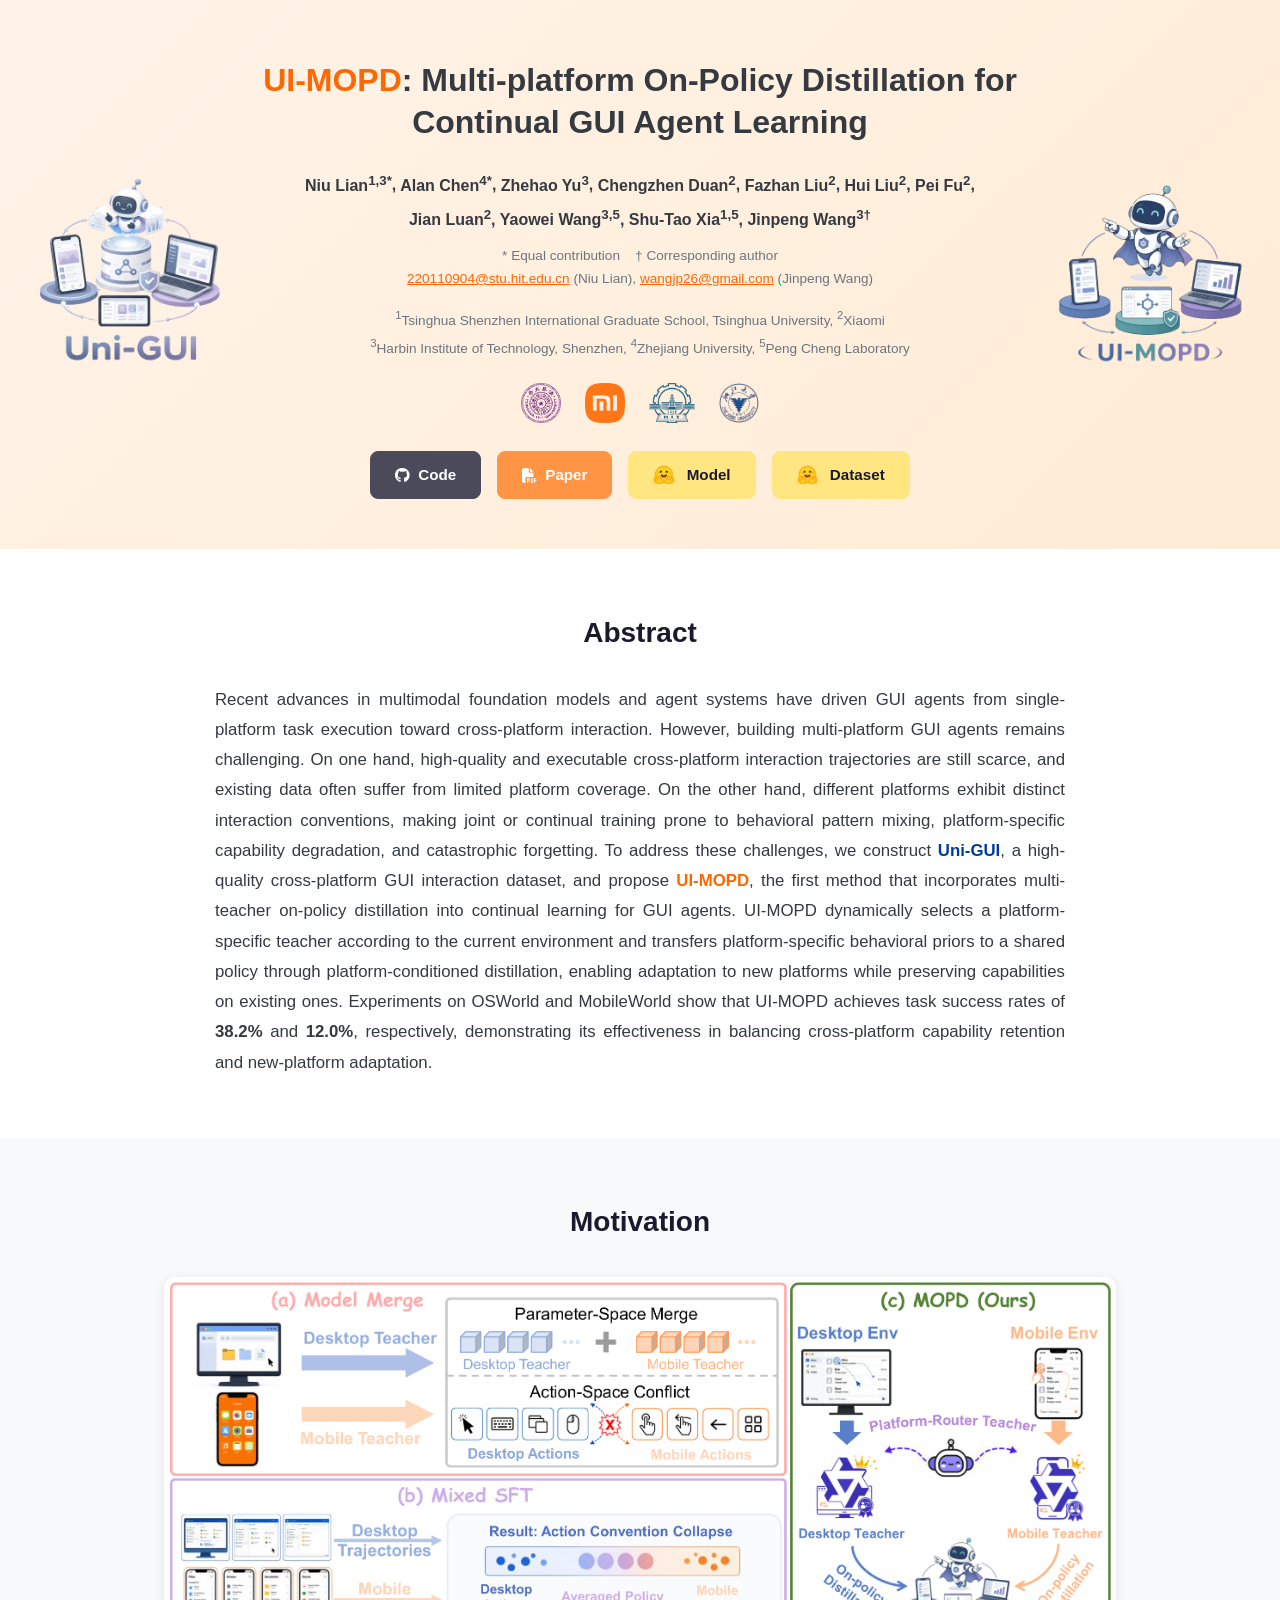
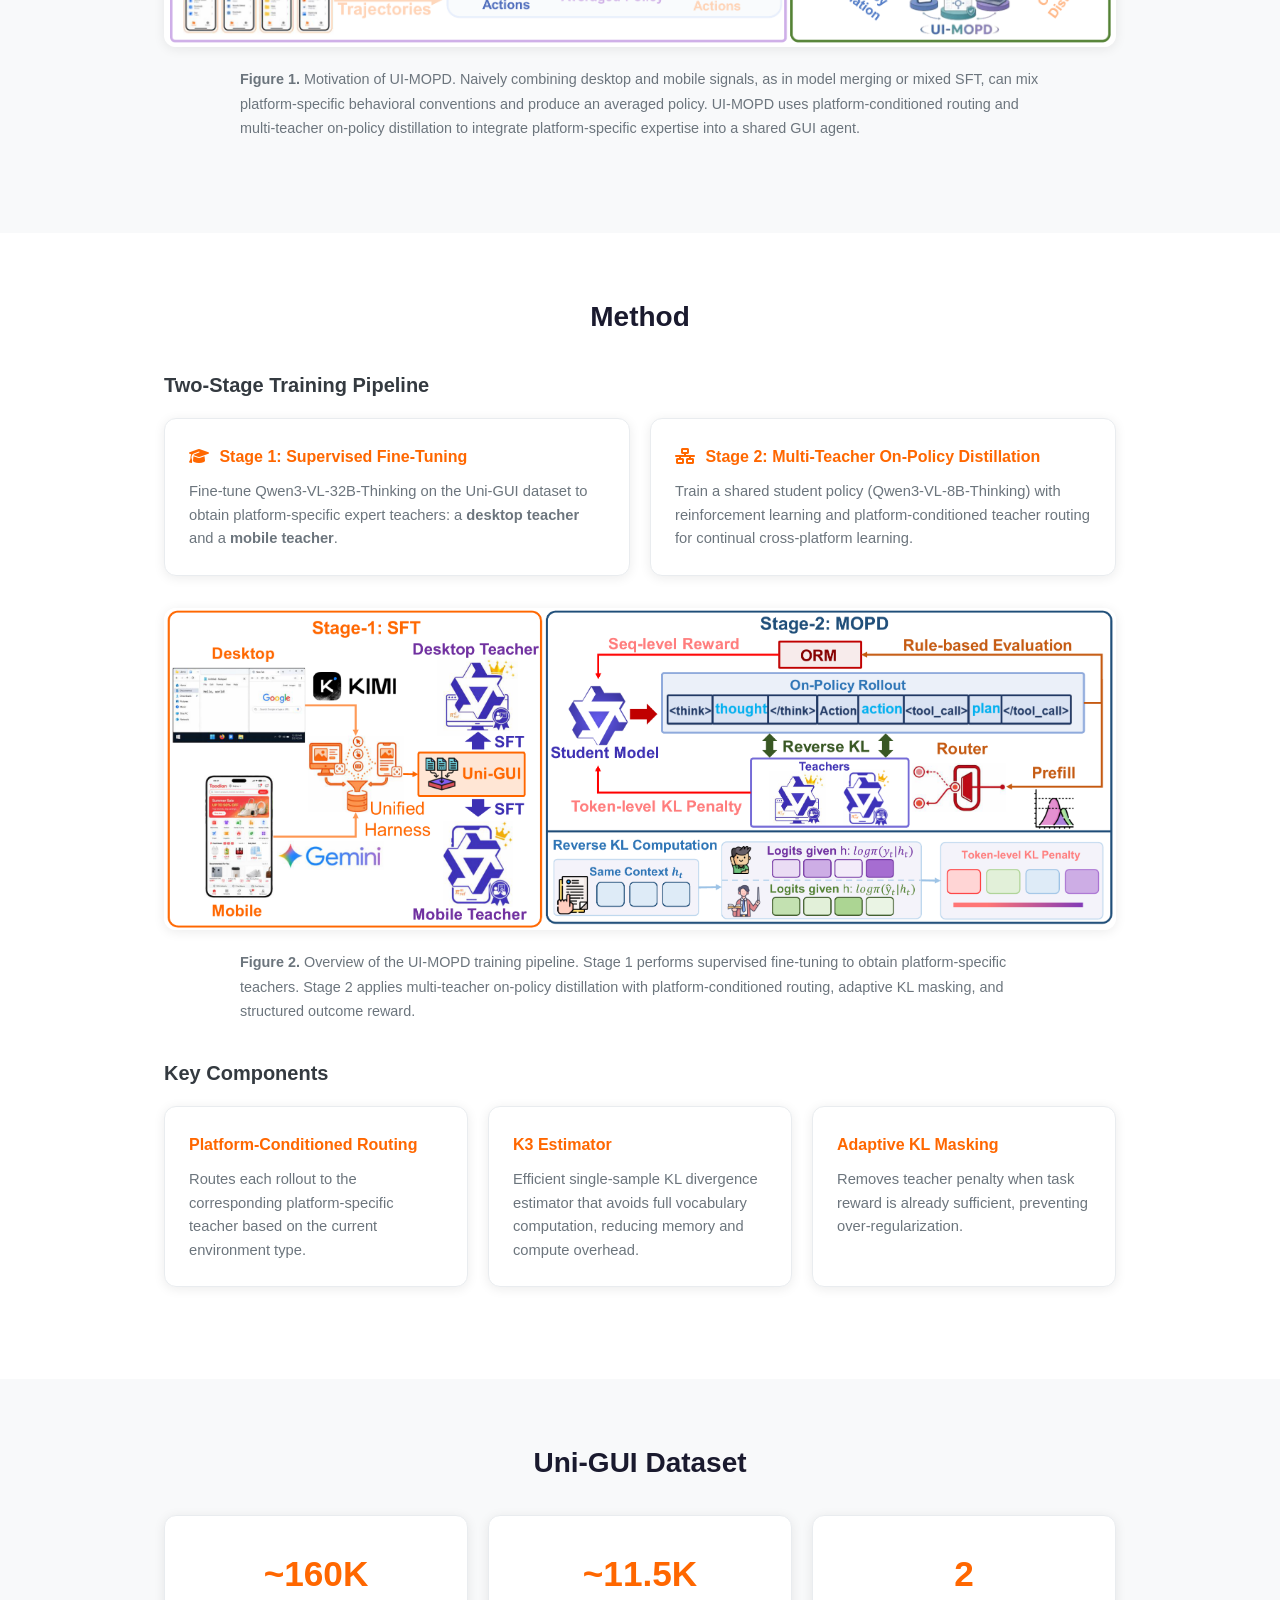
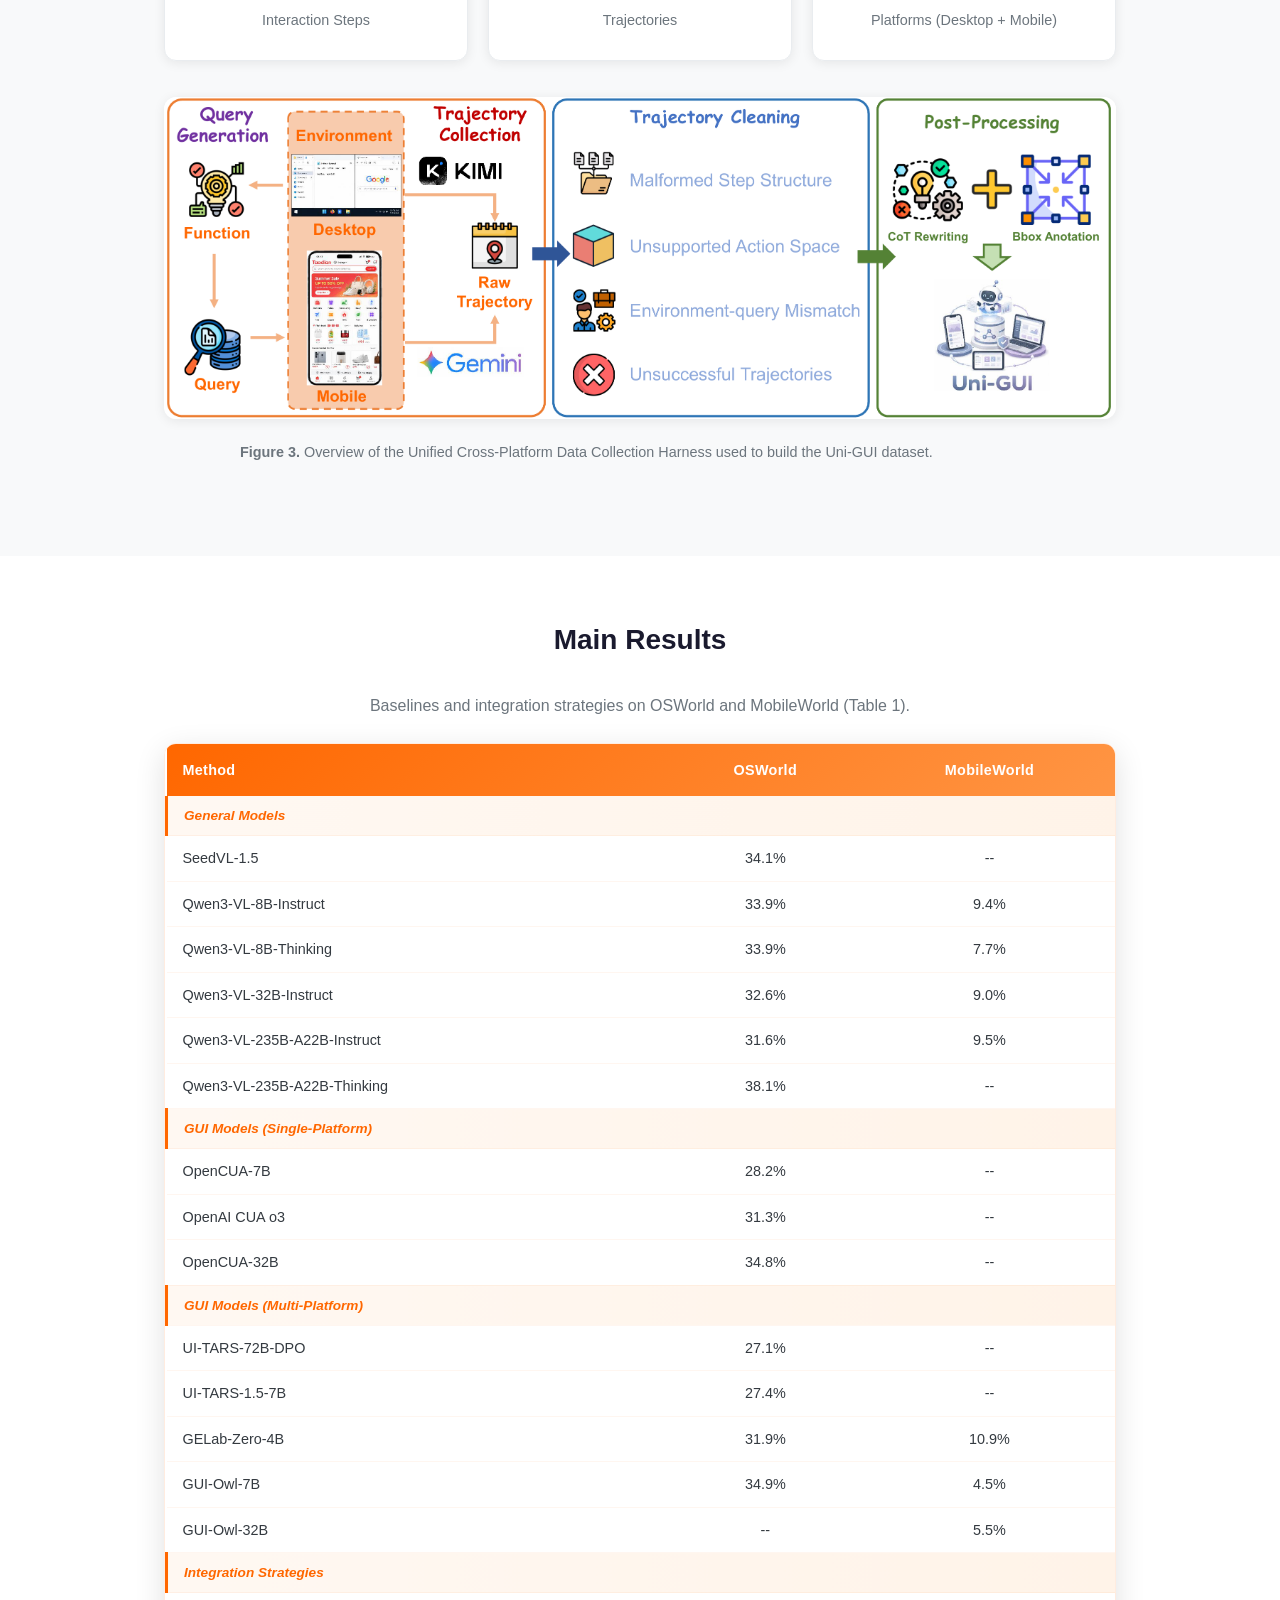
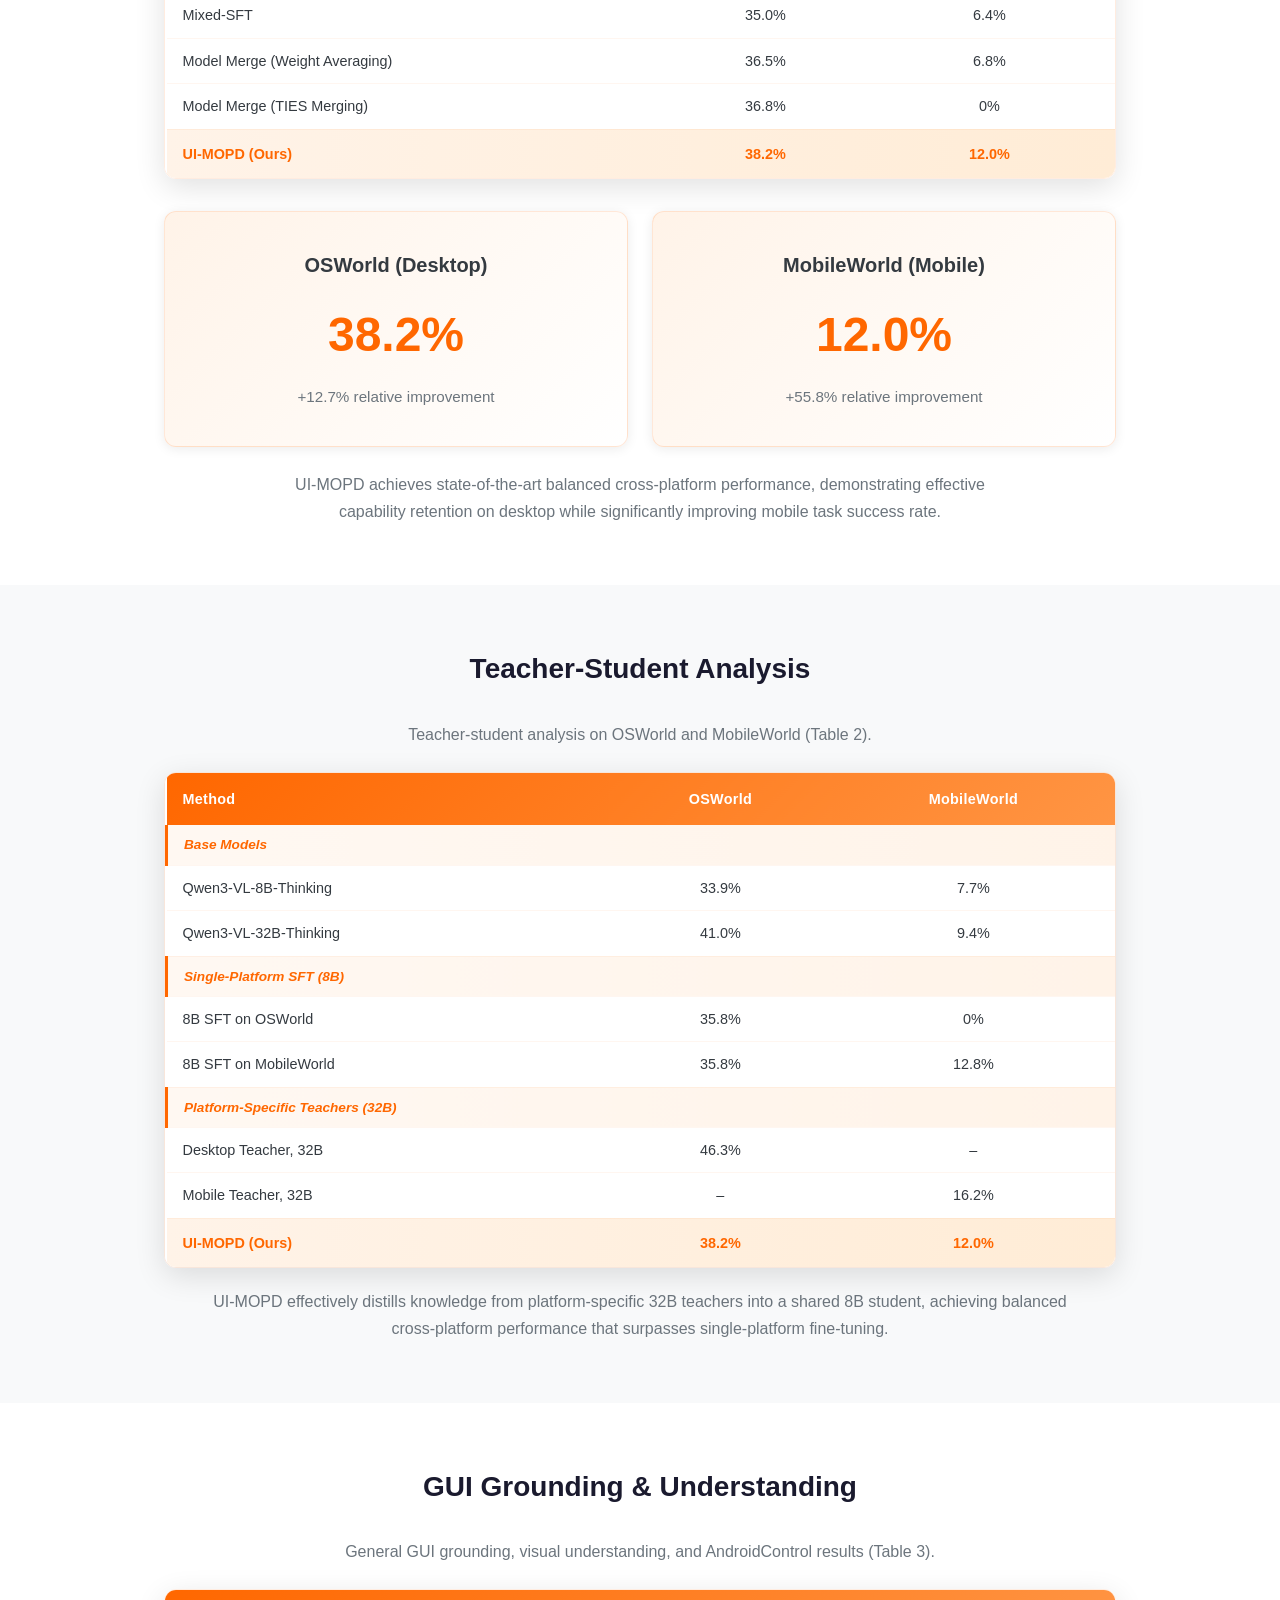
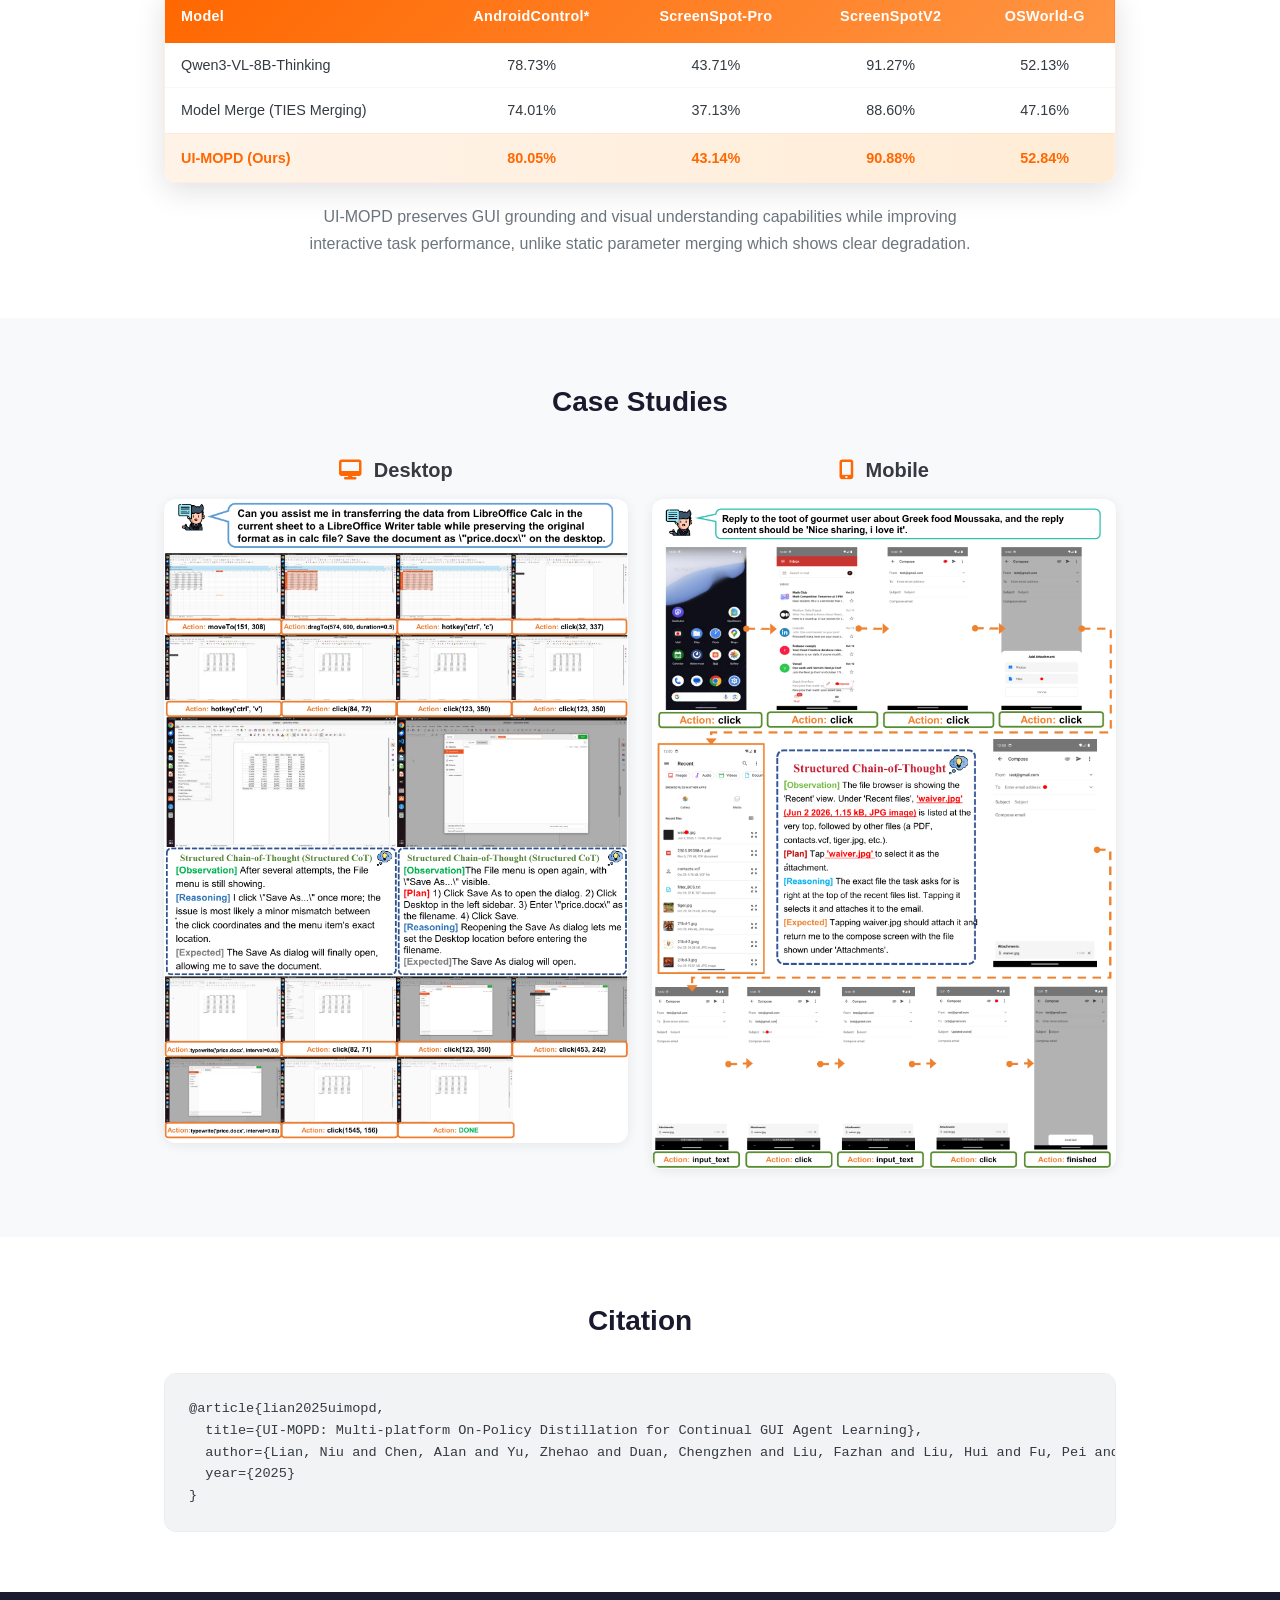
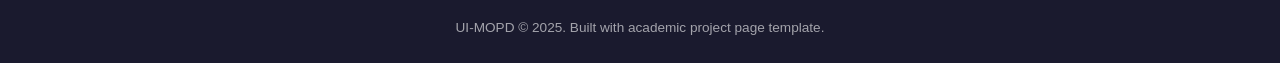
==== index.html @ 078c33fc "Update project page: orange table design, Table 2&3, animations - Redesign results table with xiaomi" ====
<!DOCTYPE html>
<html lang="en">
<head>
    <meta charset="UTF-8">
    <meta name="viewport" content="width=device-width, initial-scale=1.0">
    <title>UI-MOPD: Multi-platform On-Policy Distillation for Continual GUI Agent Learning</title>
    <link rel="stylesheet" href="https://cdnjs.cloudflare.com/ajax/libs/font-awesome/6.5.0/css/all.min.css">
    <link rel="stylesheet" href="static/style.css">
</head>
<body>
    <!-- Header -->
    <header class="hero">
        <div class="container hero-content">
            <div class="hero-side hero-left">
                <img src="static/images/Uni-GUI.png" alt="Uni-GUI">
            </div>
            <div class="hero-center">
            <h1 class="title">
                <span class="highlight-orange">UI-MOPD</span>: Multi-platform On-Policy Distillation for Continual GUI Agent Learning
            </h1>
            <div class="authors">
                <span>Niu Lian<sup>1,3*</sup></span>,
                <span>Alan Chen<sup>4*</sup></span>,
                <span>Zhehao Yu<sup>3</sup></span>,
                <span>Chengzhen Duan<sup>2</sup></span>,
                <span>Fazhan Liu<sup>2</sup></span>,
                <span>Hui Liu<sup>2</sup></span>,
                <span>Pei Fu<sup>2</sup></span>,<br>
                <span>Jian Luan<sup>2</sup></span>,
                <span>Yaowei Wang<sup>3,5</sup></span>,
                <span>Shu-Tao Xia<sup>1,5</sup></span>,
                <span>Jinpeng Wang<sup>3&dagger;</sup></span>
            </div>
            <div class="author-notes">
                <p>* Equal contribution &nbsp;&nbsp; &dagger; Corresponding author</p>
                <p><a href="mailto:220110904@stu.hit.edu.cn" style="color:var(--orange);">220110904@stu.hit.edu.cn</a> (Niu Lian), <a href="mailto:wangjp26@gmail.com" style="color:var(--orange);">wangjp26@gmail.com</a> (Jinpeng Wang)</p>
            </div>
            <div class="affiliations">
                <p><sup>1</sup>Tsinghua Shenzhen International Graduate School, Tsinghua University, <sup>2</sup>Xiaomi</p>
                <p><sup>3</sup>Harbin Institute of Technology, Shenzhen, <sup>4</sup>Zhejiang University, <sup>5</sup>Peng Cheng Laboratory</p>
            </div>
            <div class="logos">
                <img src="static/images/Tsinghua.png" alt="Tsinghua University">
                <img src="static/images/xiaomi_logo-1.png" alt="Xiaomi">
                <img src="static/images/hitsz.png" alt="HIT Shenzhen">
                <img src="static/images/zju-logo-small.png" alt="Zhejiang University">
            </div>
            <div class="links">
                <a href="https://github.com/EliSpectre/UI-MOPD" class="btn btn-dark"><i class="fab fa-github"></i> Code</a>
                <a href="https://arxiv.org" class="btn"><i class="fas fa-file-pdf"></i> Paper</a>
                <a href="https://huggingface.co/EliSpctre/UI-MOPD" class="btn btn-hf"><img src="static/images/hf_logo-1.png" alt="HF" style="height:1.3em;vertical-align:middle;margin-right:4px;"> Model</a>
                <a href="https://huggingface.co/datasets/EliSpctre/Uni-GUI" class="btn btn-hf"><img src="static/images/hf_logo-1.png" alt="HF" style="height:1.3em;vertical-align:middle;margin-right:4px;"> Dataset</a>
            </div>
            </div>
            <div class="hero-side hero-right">
                <img src="static/images/UI-MOPD.png" alt="UI-MOPD">
            </div>
        </div>
    </header>

    <!-- Abstract -->
    <section class="section" id="abstract">
        <div class="container">
            <h2>Abstract</h2>
            <p class="abstract-text">
                Recent advances in multimodal foundation models and agent systems have driven GUI agents from single-platform task execution toward cross-platform interaction. However, building multi-platform GUI agents remains challenging. On one hand, high-quality and executable cross-platform interaction trajectories are still scarce, and existing data often suffer from limited platform coverage. On the other hand, different platforms exhibit distinct interaction conventions, making joint or continual training prone to behavioral pattern mixing, platform-specific capability degradation, and catastrophic forgetting. To address these challenges, we construct <strong class="highlight-blue">Uni-GUI</strong>, a high-quality cross-platform GUI interaction dataset, and propose <strong class="highlight-orange">UI-MOPD</strong>, the first method that incorporates multi-teacher on-policy distillation into continual learning for GUI agents. UI-MOPD dynamically selects a platform-specific teacher according to the current environment and transfers platform-specific behavioral priors to a shared policy through platform-conditioned distillation, enabling adaptation to new platforms while preserving capabilities on existing ones. Experiments on OSWorld and MobileWorld show that UI-MOPD achieves task success rates of <strong>38.2%</strong> and <strong>12.0%</strong>, respectively, demonstrating its effectiveness in balancing cross-platform capability retention and new-platform adaptation.
            </p>
        </div>
    </section>

    <!-- Motivation -->
    <section class="section alt-bg" id="motivation">
        <div class="container">
            <h2>Motivation</h2>
            <div class="figure-wrapper">
                <img src="static/images/intro-1.png" alt="Motivation of UI-MOPD">
                <p class="caption"><strong>Figure 1.</strong> Motivation of UI-MOPD. Naively combining desktop and mobile signals, as in model merging or mixed SFT, can mix platform-specific behavioral conventions and produce an averaged policy. UI-MOPD uses platform-conditioned routing and multi-teacher on-policy distillation to integrate platform-specific expertise into a shared GUI agent.</p>
            </div>
        </div>
    </section>

    <!-- Method -->
    <section class="section" id="method">
        <div class="container">
            <h2>Method</h2>
            <div class="method-overview">
                <h3>Two-Stage Training Pipeline</h3>
                <div class="method-cards">
                    <div class="card">
                        <h4><i class="fas fa-graduation-cap"></i> Stage 1: Supervised Fine-Tuning</h4>
                        <p>Fine-tune Qwen3-VL-32B-Thinking on the Uni-GUI dataset to obtain platform-specific expert teachers: a <strong>desktop teacher</strong> and a <strong>mobile teacher</strong>.</p>
                    </div>
                    <div class="card">
                        <h4><i class="fas fa-network-wired"></i> Stage 2: Multi-Teacher On-Policy Distillation</h4>
                        <p>Train a shared student policy (Qwen3-VL-8B-Thinking) with reinforcement learning and platform-conditioned teacher routing for continual cross-platform learning.</p>
                    </div>
                </div>
            </div>
            <div class="figure-wrapper">
                <img src="static/images/method-1.png" alt="UI-MOPD Method Overview">
                <p class="caption"><strong>Figure 2.</strong> Overview of the UI-MOPD training pipeline. Stage 1 performs supervised fine-tuning to obtain platform-specific teachers. Stage 2 applies multi-teacher on-policy distillation with platform-conditioned routing, adaptive KL masking, and structured outcome reward.</p>
            </div>
            <div class="method-details">
                <h3>Key Components</h3>
                <div class="method-cards three-col">
                    <div class="card">
                        <h4 style="white-space:nowrap;">Platform-Conditioned Routing</h4>
                        <p>Routes each rollout to the corresponding platform-specific teacher based on the current environment type.</p>
                    </div>
                    <div class="card">
                        <h4>K3 Estimator</h4>
                        <p>Efficient single-sample KL divergence estimator that avoids full vocabulary computation, reducing memory and compute overhead.</p>
                    </div>
                    <div class="card">
                        <h4>Adaptive KL Masking</h4>
                        <p>Removes teacher penalty when task reward is already sufficient, preventing over-regularization.</p>
                    </div>
                </div>
            </div>
        </div>
    </section>

    <!-- Dataset -->
    <section class="section alt-bg" id="dataset">
        <div class="container">
            <h2>Uni-GUI Dataset</h2>
            <div class="stats-grid">
                <div class="stat-card">
                    <div class="stat-number">~160K</div>
                    <div class="stat-label">Interaction Steps</div>
                </div>
                <div class="stat-card">
                    <div class="stat-number">~11.5K</div>
                    <div class="stat-label">Trajectories</div>
                </div>
                <div class="stat-card">
                    <div class="stat-number">2</div>
                    <div class="stat-label">Platforms (Desktop + Mobile)</div>
                </div>
            </div>
            <div class="figure-wrapper">
                <img src="static/images/harness-1.png" alt="Data Collection Harness">
                <p class="caption"><strong>Figure 3.</strong> Overview of the Unified Cross-Platform Data Collection Harness used to build the Uni-GUI dataset.</p>
            </div>
        </div>
    </section>

    <!-- Results -->
    <section class="section" id="results">
        <div class="container">
            <h2>Main Results</h2>
            <p class="results-desc" style="margin-bottom:24px;">Baselines and integration strategies on OSWorld and MobileWorld (Table 1).</p>
            <div class="table-wrapper">
            <table class="results-table">
                <thead>
                    <tr>
                        <th>Method</th>
                        <th>OSWorld</th>
                        <th>MobileWorld</th>
                    </tr>
                </thead>
                <tbody>
                    <tr class="group-header"><td colspan="3">General Models</td></tr>
                    <tr><td>SeedVL-1.5</td><td>34.1%</td><td>--</td></tr>
                    <tr><td>Qwen3-VL-8B-Instruct</td><td>33.9%</td><td>9.4%</td></tr>
                    <tr><td>Qwen3-VL-8B-Thinking</td><td>33.9%</td><td>7.7%</td></tr>
                    <tr><td>Qwen3-VL-32B-Instruct</td><td>32.6%</td><td>9.0%</td></tr>
                    <tr><td>Qwen3-VL-235B-A22B-Instruct</td><td>31.6%</td><td>9.5%</td></tr>
                    <tr><td>Qwen3-VL-235B-A22B-Thinking</td><td>38.1%</td><td>--</td></tr>
                    <tr class="group-header"><td colspan="3">GUI Models (Single-Platform)</td></tr>
                    <tr><td>OpenCUA-7B</td><td>28.2%</td><td>--</td></tr>
                    <tr><td>OpenAI CUA o3</td><td>31.3%</td><td>--</td></tr>
                    <tr><td>OpenCUA-32B</td><td>34.8%</td><td>--</td></tr>
                    <tr class="group-header"><td colspan="3">GUI Models (Multi-Platform)</td></tr>
                    <tr><td>UI-TARS-72B-DPO</td><td>27.1%</td><td>--</td></tr>
                    <tr><td>UI-TARS-1.5-7B</td><td>27.4%</td><td>--</td></tr>
                    <tr><td>GELab-Zero-4B</td><td>31.9%</td><td>10.9%</td></tr>
                    <tr><td>GUI-Owl-7B</td><td>34.9%</td><td>4.5%</td></tr>
                    <tr><td>GUI-Owl-32B</td><td>--</td><td>5.5%</td></tr>
                    <tr class="group-header"><td colspan="3">Integration Strategies</td></tr>
                    <tr><td>Mixed-SFT</td><td>35.0%</td><td>6.4%</td></tr>
                    <tr><td>Model Merge (Weight Averaging)</td><td>36.5%</td><td>6.8%</td></tr>
                    <tr><td>Model Merge (TIES Merging)</td><td>36.8%</td><td>0%</td></tr>
                    <tr class="highlight-row"><td><strong>UI-MOPD (Ours)</strong></td><td><strong>38.2%</strong></td><td><strong>12.0%</strong></td></tr>
                </tbody>
            </table>
            </div>
            <div class="results-highlight" style="margin-top:32px;">
                <div class="result-box">
                    <h3>OSWorld (Desktop)</h3>
                    <div class="result-number">38.2%</div>
                    <div class="result-improvement">+12.7% relative improvement</div>
                </div>
                <div class="result-box">
                    <h3>MobileWorld (Mobile)</h3>
                    <div class="result-number">12.0%</div>
                    <div class="result-improvement">+55.8% relative improvement</div>
                </div>
            </div>
            <p class="results-desc">UI-MOPD achieves state-of-the-art balanced cross-platform performance, demonstrating effective capability retention on desktop while significantly improving mobile task success rate.</p>
        </div>
    </section>

    <!-- Teacher-Student Analysis -->
    <section class="section alt-bg" id="analysis">
        <div class="container">
            <h2>Teacher-Student Analysis</h2>
            <p class="results-desc" style="margin-bottom:24px;">Teacher-student analysis on OSWorld and MobileWorld (Table 2).</p>
            <div class="table-wrapper">
            <table class="results-table">
                <thead>
                    <tr>
                        <th>Method</th>
                        <th>OSWorld</th>
                        <th>MobileWorld</th>
                    </tr>
                </thead>
                <tbody>
                    <tr class="group-header"><td colspan="3">Base Models</td></tr>
                    <tr><td>Qwen3-VL-8B-Thinking</td><td>33.9%</td><td>7.7%</td></tr>
                    <tr><td>Qwen3-VL-32B-Thinking</td><td>41.0%</td><td>9.4%</td></tr>
                    <tr class="group-header"><td colspan="3">Single-Platform SFT (8B)</td></tr>
                    <tr><td>8B SFT on OSWorld</td><td>35.8%</td><td>0%</td></tr>
                    <tr><td>8B SFT on MobileWorld</td><td>35.8%</td><td>12.8%</td></tr>
                    <tr class="group-header"><td colspan="3">Platform-Specific Teachers (32B)</td></tr>
                    <tr><td>Desktop Teacher, 32B</td><td>46.3%</td><td>–</td></tr>
                    <tr><td>Mobile Teacher, 32B</td><td>–</td><td>16.2%</td></tr>
                    <tr class="highlight-row"><td><strong>UI-MOPD (Ours)</strong></td><td><strong>38.2%</strong></td><td><strong>12.0%</strong></td></tr>
                </tbody>
            </table>
            </div>
            <p class="results-desc" style="margin-top:20px;max-width:900px;">UI-MOPD effectively distills knowledge from platform-specific 32B teachers into a shared 8B student, achieving balanced cross-platform performance that surpasses single-platform fine-tuning.</p>
        </div>
    </section>

    <!-- Grounding Results -->
    <section class="section" id="grounding">
        <div class="container">
            <h2>GUI Grounding &amp; Understanding</h2>
            <p class="results-desc" style="margin-bottom:24px;">General GUI grounding, visual understanding, and AndroidControl results (Table 3).</p>
            <div class="table-wrapper">
            <table class="results-table">
                <thead>
                    <tr>
                        <th>Model</th>
                        <th>AndroidControl*</th>
                        <th>ScreenSpot-Pro</th>
                        <th>ScreenSpotV2</th>
                        <th>OSWorld-G</th>
                    </tr>
                </thead>
                <tbody>
                    <tr><td>Qwen3-VL-8B-Thinking</td><td>78.73%</td><td>43.71%</td><td>91.27%</td><td>52.13%</td></tr>
                    <tr><td>Model Merge (TIES Merging)</td><td>74.01%</td><td>37.13%</td><td>88.60%</td><td>47.16%</td></tr>
                    <tr class="highlight-row"><td><strong>UI-MOPD (Ours)</strong></td><td><strong>80.05%</strong></td><td>43.14%</td><td>90.88%</td><td><strong>52.84%</strong></td></tr>
                </tbody>
            </table>
            </div>
            <p class="results-desc" style="margin-top:20px;">UI-MOPD preserves GUI grounding and visual understanding capabilities while improving interactive task performance, unlike static parameter merging which shows clear degradation.</p>
        </div>
    </section>

    <!-- Case Studies -->
    <section class="section alt-bg" id="cases">
        <div class="container">
            <h2>Case Studies</h2>
            <div class="case-grid">
                <div class="case-item">
                    <h3><i class="fas fa-desktop"></i> Desktop</h3>
                    <img src="static/images/desktopcase-1.png" alt="Desktop Case Study">
                </div>
                <div class="case-item">
                    <h3><i class="fas fa-mobile-alt"></i> Mobile</h3>
                    <img src="static/images/mobilecase-1.png" alt="Mobile Case Study">
                </div>
            </div>
        </div>
    </section>

    <!-- BibTeX -->
    <section class="section" id="citation">
        <div class="container">
            <h2>Citation</h2>
            <pre class="bibtex"><code>@article{lian2025uimopd,
  title={UI-MOPD: Multi-platform On-Policy Distillation for Continual GUI Agent Learning},
  author={Lian, Niu and Chen, Alan and Yu, Zhehao and Duan, Chengzhen and Liu, Fazhan and Liu, Hui and Fu, Pei and Luan, Jian and Wang, Yaowei and Xia, Shu-Tao and Wang, Jinpeng},
  year={2025}
}</code></pre>
        </div>
    </section>

    <!-- Footer -->
    <footer>
        <div class="container">
            <p>UI-MOPD &copy; 2025. Built with academic project page template.</p>
        </div>
    </footer>
    <script>
    document.addEventListener('DOMContentLoaded', function() {
        const elements = document.querySelectorAll('.card, .stat-card, .table-wrapper, .figure-wrapper, .result-box, .case-item');
        elements.forEach(el => el.classList.add('animate-on-scroll'));

        const observer = new IntersectionObserver((entries) => {
            entries.forEach(entry => {
                if (entry.isIntersecting) {
                    entry.target.classList.add('visible');
                }
            });
        }, { threshold: 0.1 });

        elements.forEach(el => observer.observe(el));
    });
    </script>
</body>
</html>
---- static/style.css ----
:root {
    --orange: #FF6700;
    --orange-light: #FFF3E8;
    --blue: #003D99;
    --blue-light: #EBF2FF;
    --dark: #1a1a2e;
    --gray-50: #f8f9fa;
    --gray-100: #f1f3f5;
    --gray-200: #e9ecef;
    --gray-600: #6c757d;
    --gray-800: #343a40;
    --white: #ffffff;
    --shadow: 0 2px 12px rgba(0, 0, 0, 0.08);
    --shadow-lg: 0 8px 30px rgba(0, 0, 0, 0.12);
    --radius: 12px;
    --max-width: 1000px;
}

* {
    margin: 0;
    padding: 0;
    box-sizing: border-box;
}

body {
    font-family: -apple-system, BlinkMacSystemFont, 'Segoe UI', Roboto, 'Helvetica Neue', Arial, sans-serif;
    line-height: 1.7;
    color: var(--gray-800);
    background: var(--white);
}

.container {
    max-width: var(--max-width);
    margin: 0 auto;
    padding: 0 24px;
}

/* Hero / Header */
.hero {
    background: linear-gradient(135deg, #FFF3E8 0%, #FFECD6 100%);
    color: var(--gray-800);
    padding: 60px 0 50px;
    text-align: center;
}

.title {
    font-size: 2rem;
    font-weight: 700;
    line-height: 1.3;
    margin-bottom: 24px;
    max-width: 800px;
    margin-left: auto;
    margin-right: auto;
}

.highlight-orange {
    color: var(--orange);
    font-weight: 800;
}

.highlight-blue {
    color: var(--blue);
}

.authors {
    font-size: 1rem;
    margin-bottom: 8px;
    color: var(--gray-800);
    line-height: 2;
    font-weight: 600;
}

.author-notes {
    font-size: 0.85rem;
    color: var(--gray-600);
    margin-bottom: 16px;
}

.authors span {
    white-space: nowrap;
}

.affiliations {
    font-size: 0.85rem;
    color: var(--gray-600);
    margin-bottom: 24px;
}

.affiliations p {
    margin: 2px 0;
}

.logos {
    display: flex;
    justify-content: center;
    align-items: center;
    gap: 24px;
    margin-bottom: 28px;
    flex-wrap: wrap;
}

.logos img {
    height: 40px;
    opacity: 0.9;
}

.links {
    display: flex;
    justify-content: center;
    gap: 16px;
    flex-wrap: wrap;
}

.btn {
    display: inline-flex;
    align-items: center;
    gap: 8px;
    padding: 10px 24px;
    border-radius: 8px;
    text-decoration: none;
    font-weight: 600;
    font-size: 0.95rem;
    transition: all 0.2s ease;
    background: #FF9544;
    color: var(--white);
    border: 1px solid #FF9544;
}

.btn:hover {
    background: #e55d00;
    transform: translateY(-1px);
    box-shadow: 0 4px 12px rgba(255, 103, 0, 0.3);
}

.btn-dark {
    background: #4a4a5a;
    border-color: #4a4a5a;
}

.btn-dark:hover {
    background: #3a3a4a;
}

.btn-hf {
    background: #FFE680;
    border-color: #FFE680;
    color: #1a1a2e;
}

.btn-hf:hover {
    background: #FFD21E;
}

/* Hero layout with side images */
.hero-content {
    position: relative;
}

.hero-side {
    position: absolute;
    top: 50%;
    transform: translateY(-50%);
    width: 220px;
}

.hero-left {
    left: -120px;
}

.hero-right {
    right: -120px;
}

.hero-side img {
    width: 100%;
    border-radius: 12px;
}

.hero-center {
    width: 100%;
}

@media (max-width: 1200px) {
    .hero-side {
        display: none;
    }
}

/* Sections */
.section {
    padding: 60px 0;
}

.section.alt-bg {
    background: var(--gray-50);
}

.section h2 {
    font-size: 1.75rem;
    font-weight: 700;
    margin-bottom: 28px;
    color: var(--dark);
    text-align: center;
}

.section h3 {
    font-size: 1.25rem;
    font-weight: 600;
    margin-bottom: 16px;
    color: var(--gray-800);
}

/* Abstract */
.abstract-text {
    font-size: 1.05rem;
    line-height: 1.8;
    color: var(--gray-800);
    text-align: justify;
    max-width: 850px;
    margin: 0 auto;
}

/* Figures */
.figure-wrapper {
    margin: 32px 0;
    text-align: center;
}

.figure-wrapper img {
    max-width: 100%;
    border-radius: var(--radius);
    box-shadow: var(--shadow);
}

.caption {
    margin-top: 12px;
    font-size: 0.9rem;
    color: var(--gray-600);
    max-width: 800px;
    margin-left: auto;
    margin-right: auto;
    text-align: left;
}

/* Method Cards */
.method-cards {
    display: grid;
    grid-template-columns: 1fr 1fr;
    gap: 20px;
    margin-bottom: 32px;
}

.method-cards.three-col {
    grid-template-columns: repeat(3, 1fr);
}

.card {
    background: var(--white);
    padding: 24px;
    border-radius: var(--radius);
    box-shadow: var(--shadow);
    border: 1px solid var(--gray-200);
}

.card h4 {
    font-size: 1rem;
    font-weight: 600;
    margin-bottom: 10px;
    color: var(--orange);
}

.card h4 i {
    margin-right: 6px;
}

.card p {
    font-size: 0.92rem;
    color: var(--gray-600);
    line-height: 1.6;
}

/* Stats Grid */
.stats-grid {
    display: grid;
    grid-template-columns: repeat(3, 1fr);
    gap: 20px;
    margin-bottom: 36px;
}

.stat-card {
    text-align: center;
    padding: 28px 16px;
    background: var(--white);
    border-radius: var(--radius);
    box-shadow: var(--shadow);
    border: 1px solid var(--gray-200);
}

.stat-number {
    font-size: 2.2rem;
    font-weight: 800;
    color: var(--orange);
}

.stat-label {
    font-size: 0.9rem;
    color: var(--gray-600);
    margin-top: 4px;
}

/* Results */
.results-highlight {
    display: grid;
    grid-template-columns: 1fr 1fr;
    gap: 24px;
    margin-bottom: 24px;
}

.result-box {
    text-align: center;
    padding: 36px 24px;
    background: linear-gradient(135deg, var(--orange-light) 0%, var(--white) 100%);
    border-radius: var(--radius);
    box-shadow: var(--shadow);
    border: 1px solid rgba(255, 103, 0, 0.15);
}

.result-box h3 {
    margin-bottom: 12px;
    color: var(--gray-800);
}

.result-number {
    font-size: 3rem;
    font-weight: 800;
    color: var(--orange);
}

.result-improvement {
    font-size: 0.95rem;
    color: var(--gray-600);
    margin-top: 8px;
    font-weight: 500;
}

.results-desc {
    text-align: center;
    font-size: 1rem;
    color: var(--gray-600);
    max-width: 700px;
    margin: 0 auto;
}

/* Case Studies */
.case-grid {
    display: grid;
    grid-template-columns: 1fr 1fr;
    gap: 24px;
}

.case-item {
    text-align: center;
}

.case-item h3 {
    margin-bottom: 12px;
    color: var(--gray-800);
}

.case-item h3 i {
    margin-right: 6px;
    color: var(--orange);
}

.case-item img {
    width: 100%;
    border-radius: var(--radius);
    box-shadow: var(--shadow);
}

/* Results Table */
.table-wrapper {
    overflow-x: auto;
    margin-bottom: 8px;
    border-radius: var(--radius);
    box-shadow: var(--shadow-lg);
    border: 1px solid rgba(255, 103, 0, 0.12);
}

.results-table {
    width: 100%;
    border-collapse: collapse;
    font-size: 0.9rem;
    background: var(--white);
}

.results-table thead {
    background: linear-gradient(135deg, #FF6700 0%, #FF9544 100%);
    color: var(--white);
}

.results-table th {
    padding: 14px 16px;
    text-align: center;
    font-weight: 600;
    letter-spacing: 0.3px;
}

.results-table th:first-child {
    text-align: left;
}

.results-table td {
    padding: 10px 16px;
    text-align: center;
    border-bottom: 1px solid rgba(255, 103, 0, 0.06);
}

.results-table td:first-child {
    text-align: left;
}

.results-table tbody tr:hover {
    background: rgba(255, 103, 0, 0.03);
}

.results-table .group-header td {
    background: linear-gradient(90deg, #FFF8F2 0%, #FFF3E8 100%);
    font-weight: 600;
    font-style: italic;
    color: var(--orange);
    font-size: 0.85rem;
    padding: 8px 16px;
    border-left: 3px solid var(--orange);
}

.results-table .highlight-row {
    background: linear-gradient(90deg, #FFF3E8 0%, #FFECD6 100%);
}

.results-table .highlight-row td {
    color: var(--orange);
    font-weight: 700;
    border-bottom: none;
    padding: 12px 16px;
}

/* Citation */
.bibtex {
    background: var(--gray-100);
    padding: 24px;
    border-radius: var(--radius);
    overflow-x: auto;
    font-size: 0.85rem;
    line-height: 1.6;
    border: 1px solid var(--gray-200);
}

.bibtex code {
    font-family: 'SF Mono', 'Fira Code', 'Cascadia Code', monospace;
}

/* Footer */
footer {
    background: var(--dark);
    color: rgba(255, 255, 255, 0.6);
    padding: 24px 0;
    text-align: center;
    font-size: 0.85rem;
}

/* Responsive */
@media (max-width: 768px) {
    .title {
        font-size: 1.5rem;
    }

    .method-cards,
    .method-cards.three-col,
    .stats-grid,
    .results-highlight,
    .case-grid {
        grid-template-columns: 1fr;
    }

    .hero {
        padding: 40px 0 36px;
    }

    .section {
        padding: 40px 0;
    }

    .logos img {
        height: 30px;
    }
}

/* Animations */
@keyframes fadeInUp {
    from {
        opacity: 0;
        transform: translateY(30px);
    }
    to {
        opacity: 1;
        transform: translateY(0);
    }
}

@keyframes fadeIn {
    from { opacity: 0; }
    to { opacity: 1; }
}

.animate-on-scroll {
    opacity: 0;
    transform: translateY(30px);
    transition: opacity 0.6s ease, transform 0.6s ease;
}

.animate-on-scroll.visible {
    opacity: 1;
    transform: translateY(0);
}

.animate-on-scroll:nth-child(2) { transition-delay: 0.1s; }
.animate-on-scroll:nth-child(3) { transition-delay: 0.2s; }
.animate-on-scroll:nth-child(4) { transition-delay: 0.3s; }

/* Hero entrance */
.hero .title {
    animation: fadeInUp 0.8s ease forwards;
}

.hero .authors {
    animation: fadeInUp 0.8s ease 0.15s forwards;
    opacity: 0;
}

.hero .logos {
    animation: fadeInUp 0.8s ease 0.3s forwards;
    opacity: 0;
}

.hero .links {
    animation: fadeInUp 0.8s ease 0.45s forwards;
    opacity: 0;
}

/* Card hover effects */
.card {
    transition: transform 0.3s ease, box-shadow 0.3s ease;
}

.card:hover {
    transform: translateY(-4px);
    box-shadow: 0 12px 32px rgba(255, 103, 0, 0.12);
}

/* Stat card hover */
.stat-card {
    transition: transform 0.3s ease, box-shadow 0.3s ease;
}

.stat-card:hover {
    transform: translateY(-4px);
    box-shadow: 0 12px 32px rgba(255, 103, 0, 0.15);
}

/* Figure hover zoom */
.figure-wrapper img {
    transition: transform 0.4s ease, box-shadow 0.4s ease;
}

.figure-wrapper img:hover {
    transform: scale(1.02);
    box-shadow: 0 12px 40px rgba(0, 0, 0, 0.15);
}

/* Table wrapper entrance */
.table-wrapper {
    transition: transform 0.3s ease, box-shadow 0.3s ease;
}

.table-wrapper:hover {
    box-shadow: 0 12px 40px rgba(255, 103, 0, 0.15);
}

/* Result box pulse on hover */
.result-box {
    transition: transform 0.3s ease, box-shadow 0.3s ease;
}

.result-box:hover {
    transform: translateY(-4px) scale(1.02);
    box-shadow: 0 16px 40px rgba(255, 103, 0, 0.18);
}

/* Hero side images float animation */
@keyframes float {
    0%, 100% { transform: translateY(-50%) translateX(0); }
    50% { transform: translateY(calc(-50% - 8px)) translateX(0); }
}

.hero-side {
    animation: float 4s ease-in-out infinite;
}

.hero-right {
    animation-delay: 1s;
}

/* Case study image hover */
.case-item img {
    transition: transform 0.4s ease, box-shadow 0.4s ease;
}

.case-item img:hover {
    transform: scale(1.03);
    box-shadow: 0 16px 48px rgba(0, 0, 0, 0.18);
}

@media (max-width: 480px) {
    .title {
        font-size: 1.3rem;
    }

    .authors {
        font-size: 0.9rem;
    }

    .btn {
        padding: 8px 16px;
        font-size: 0.85rem;
    }
}
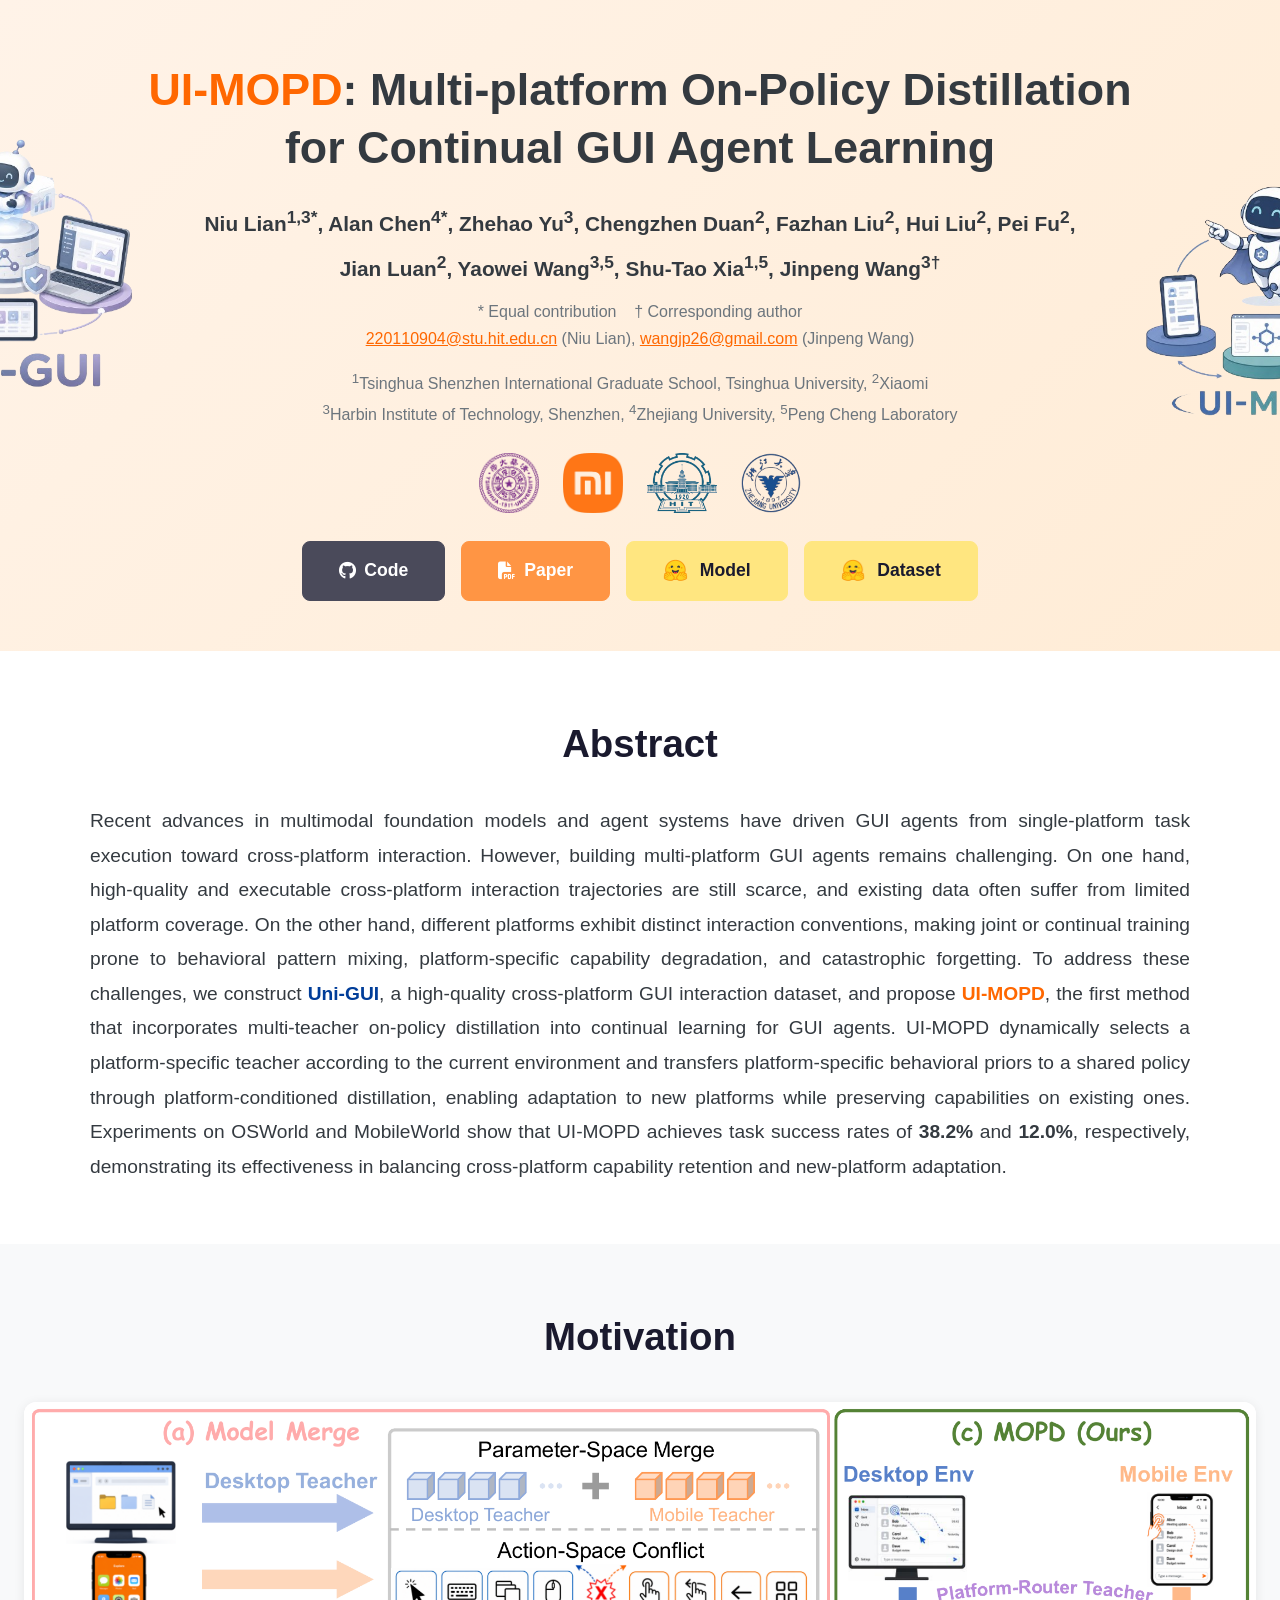
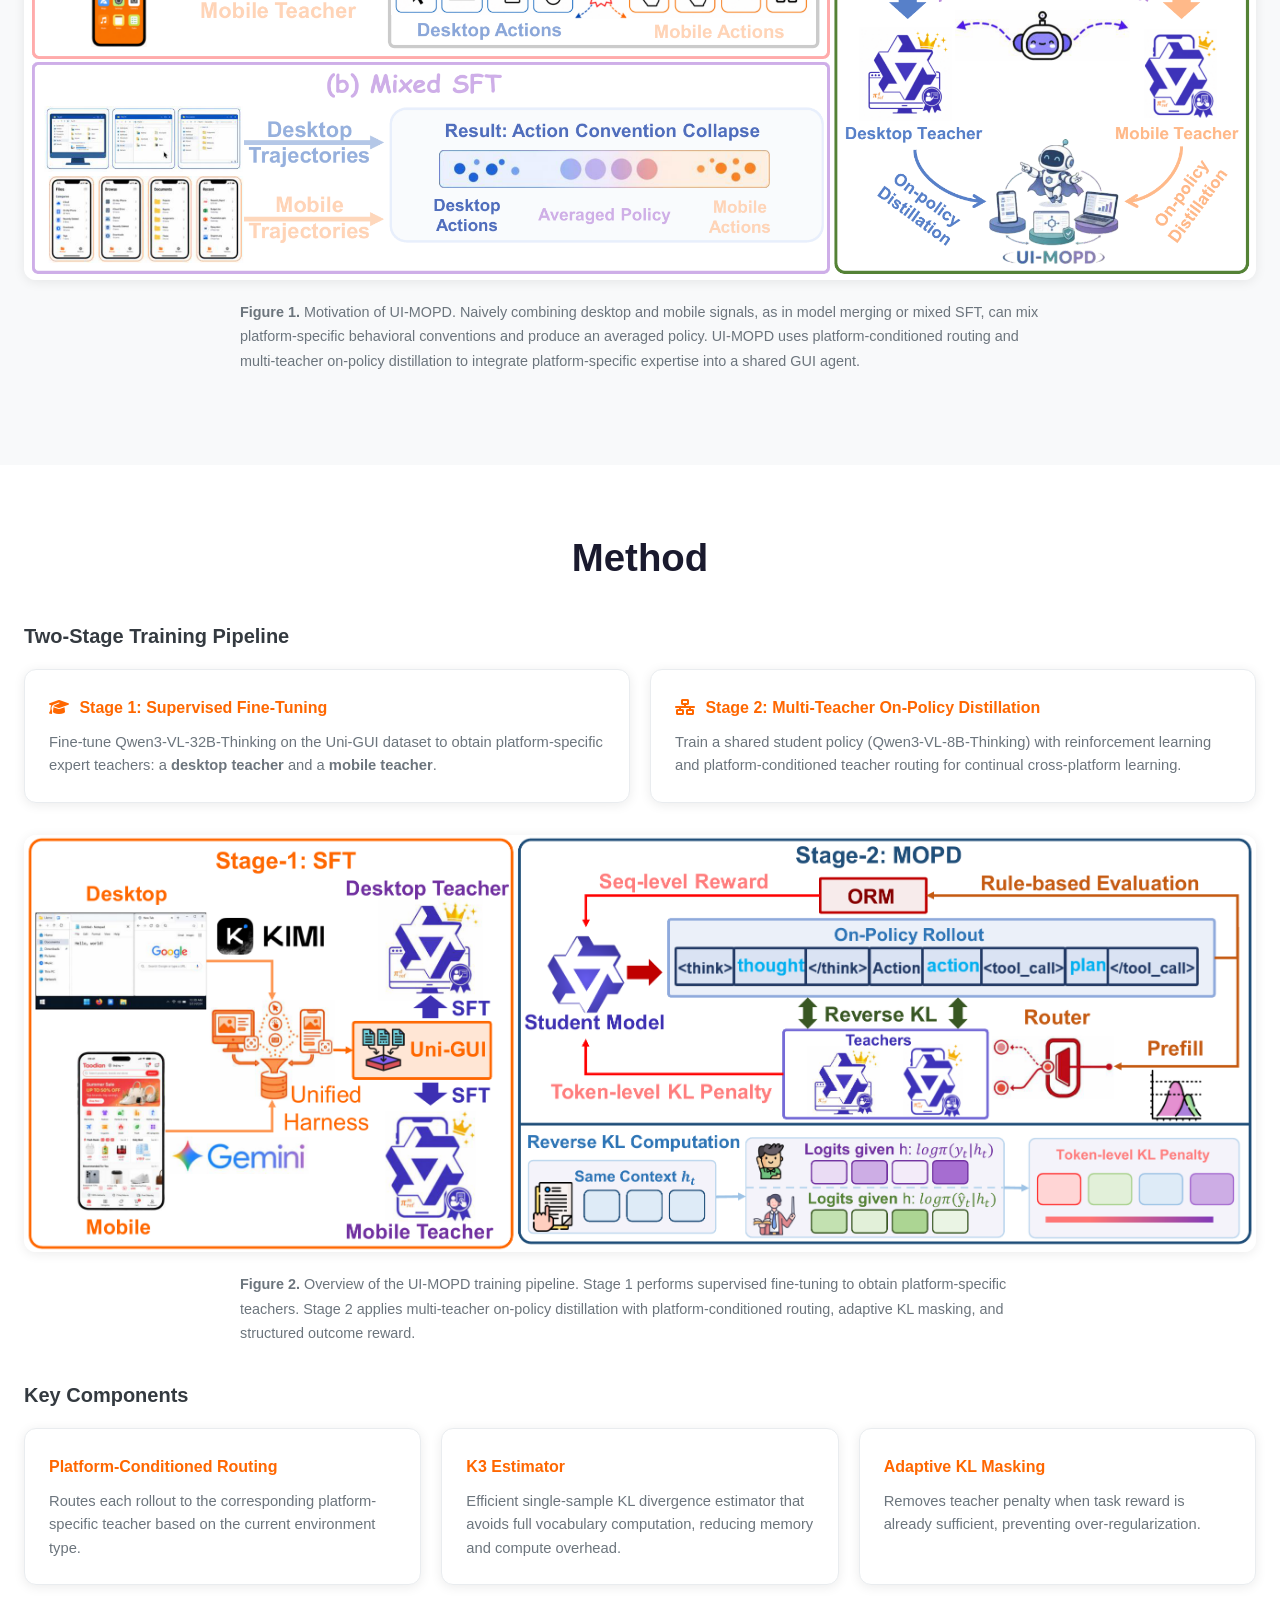
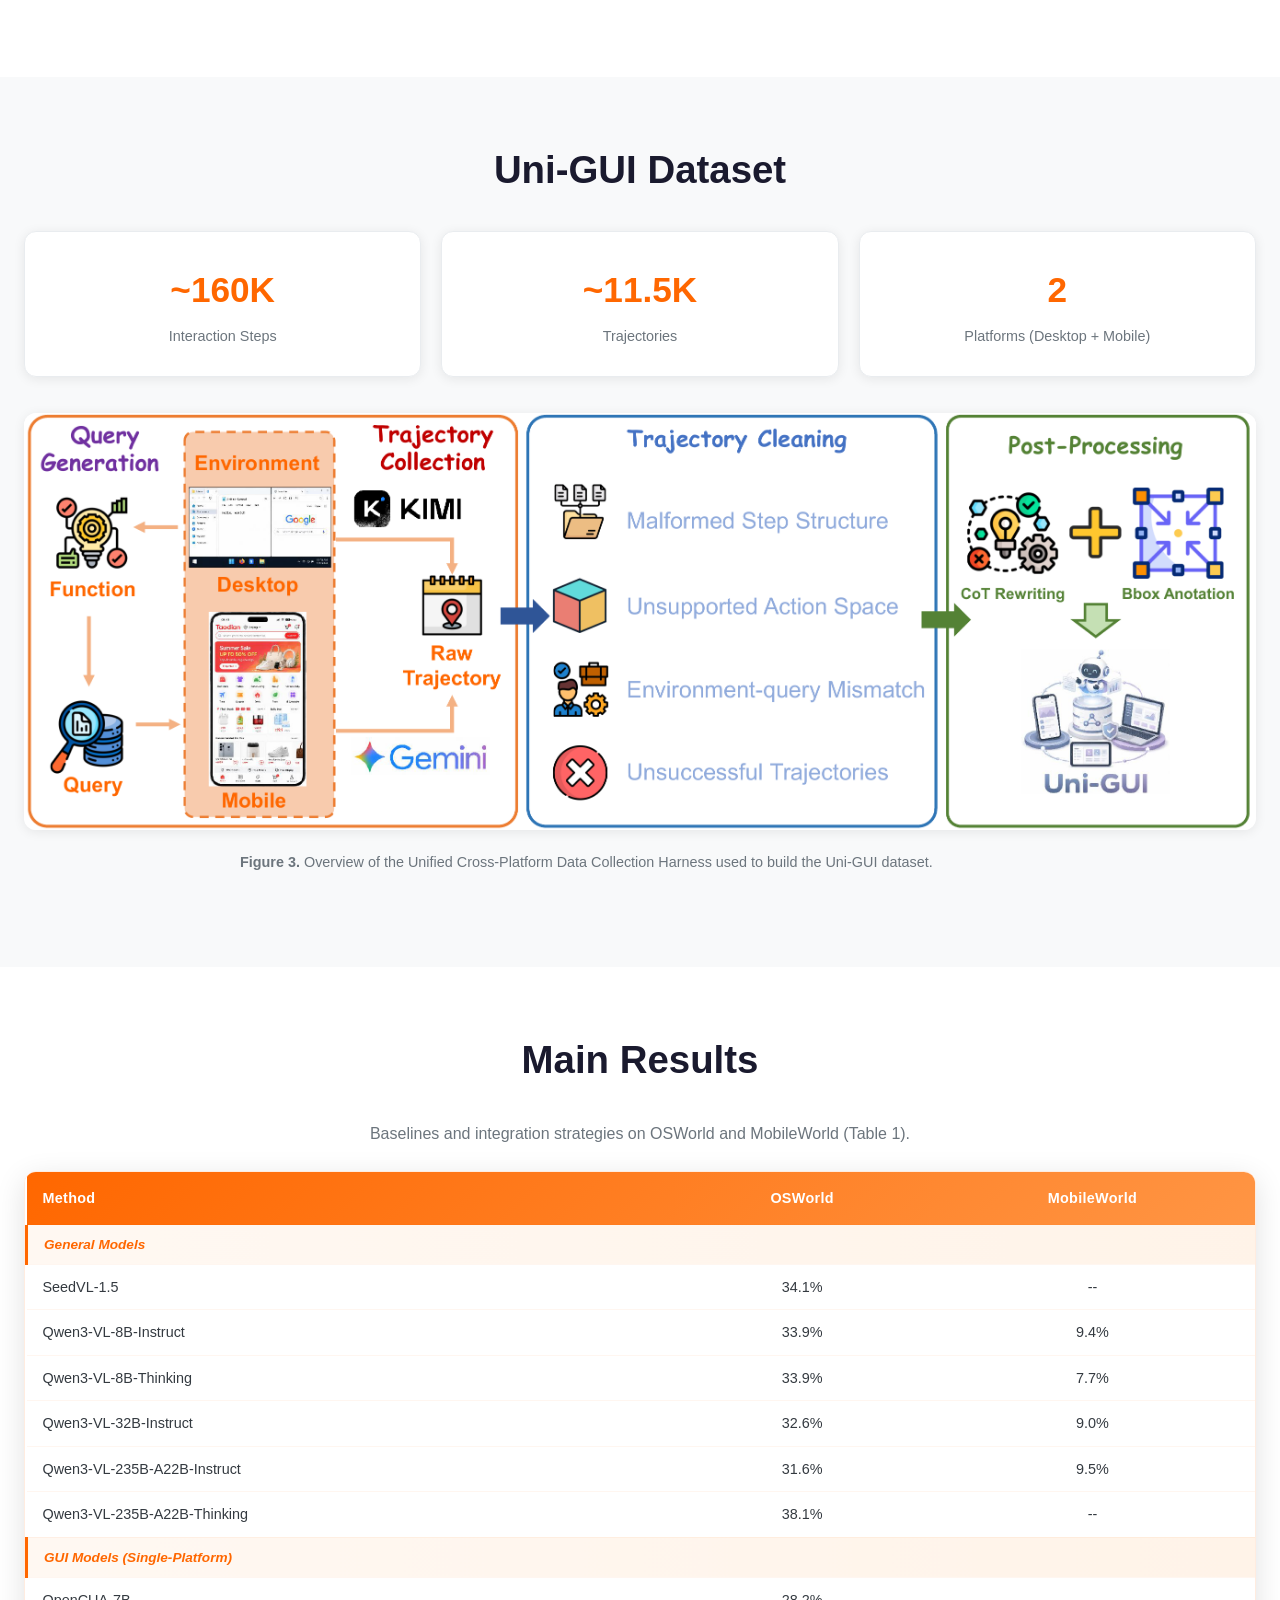
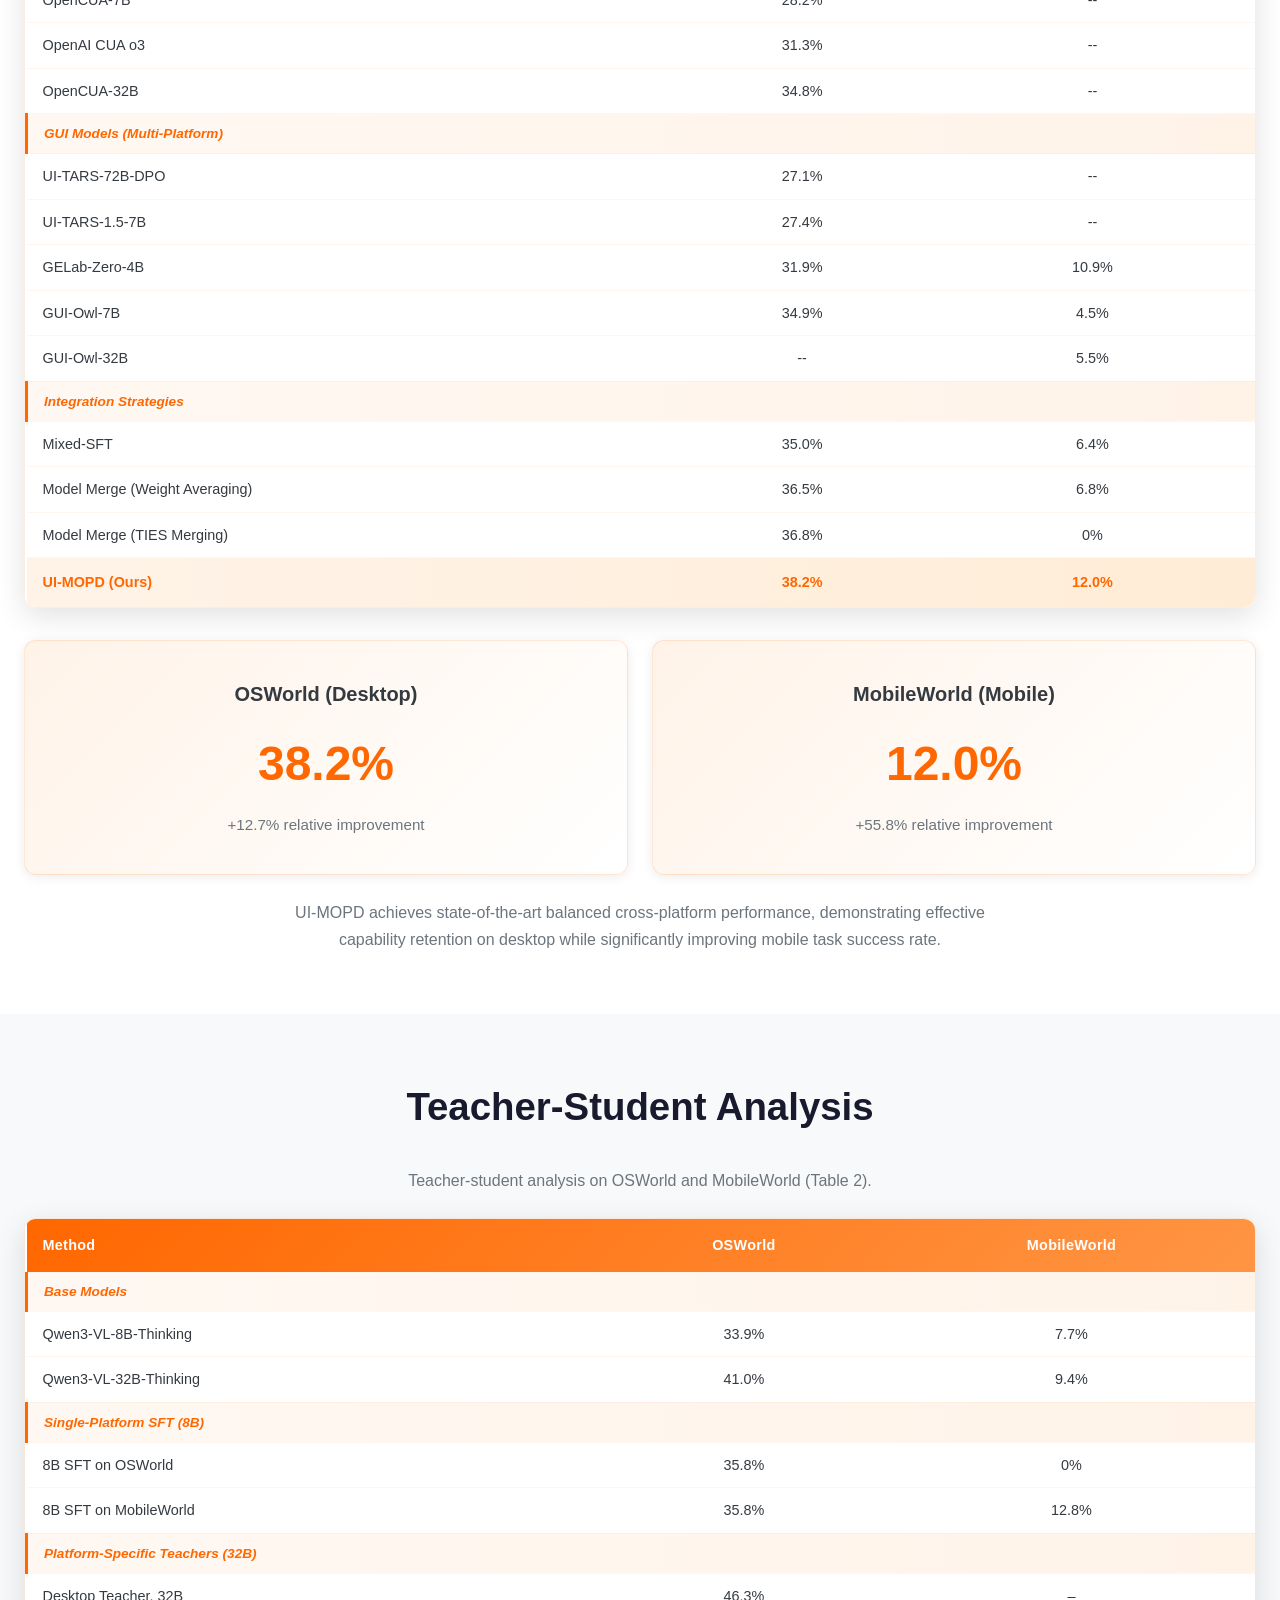
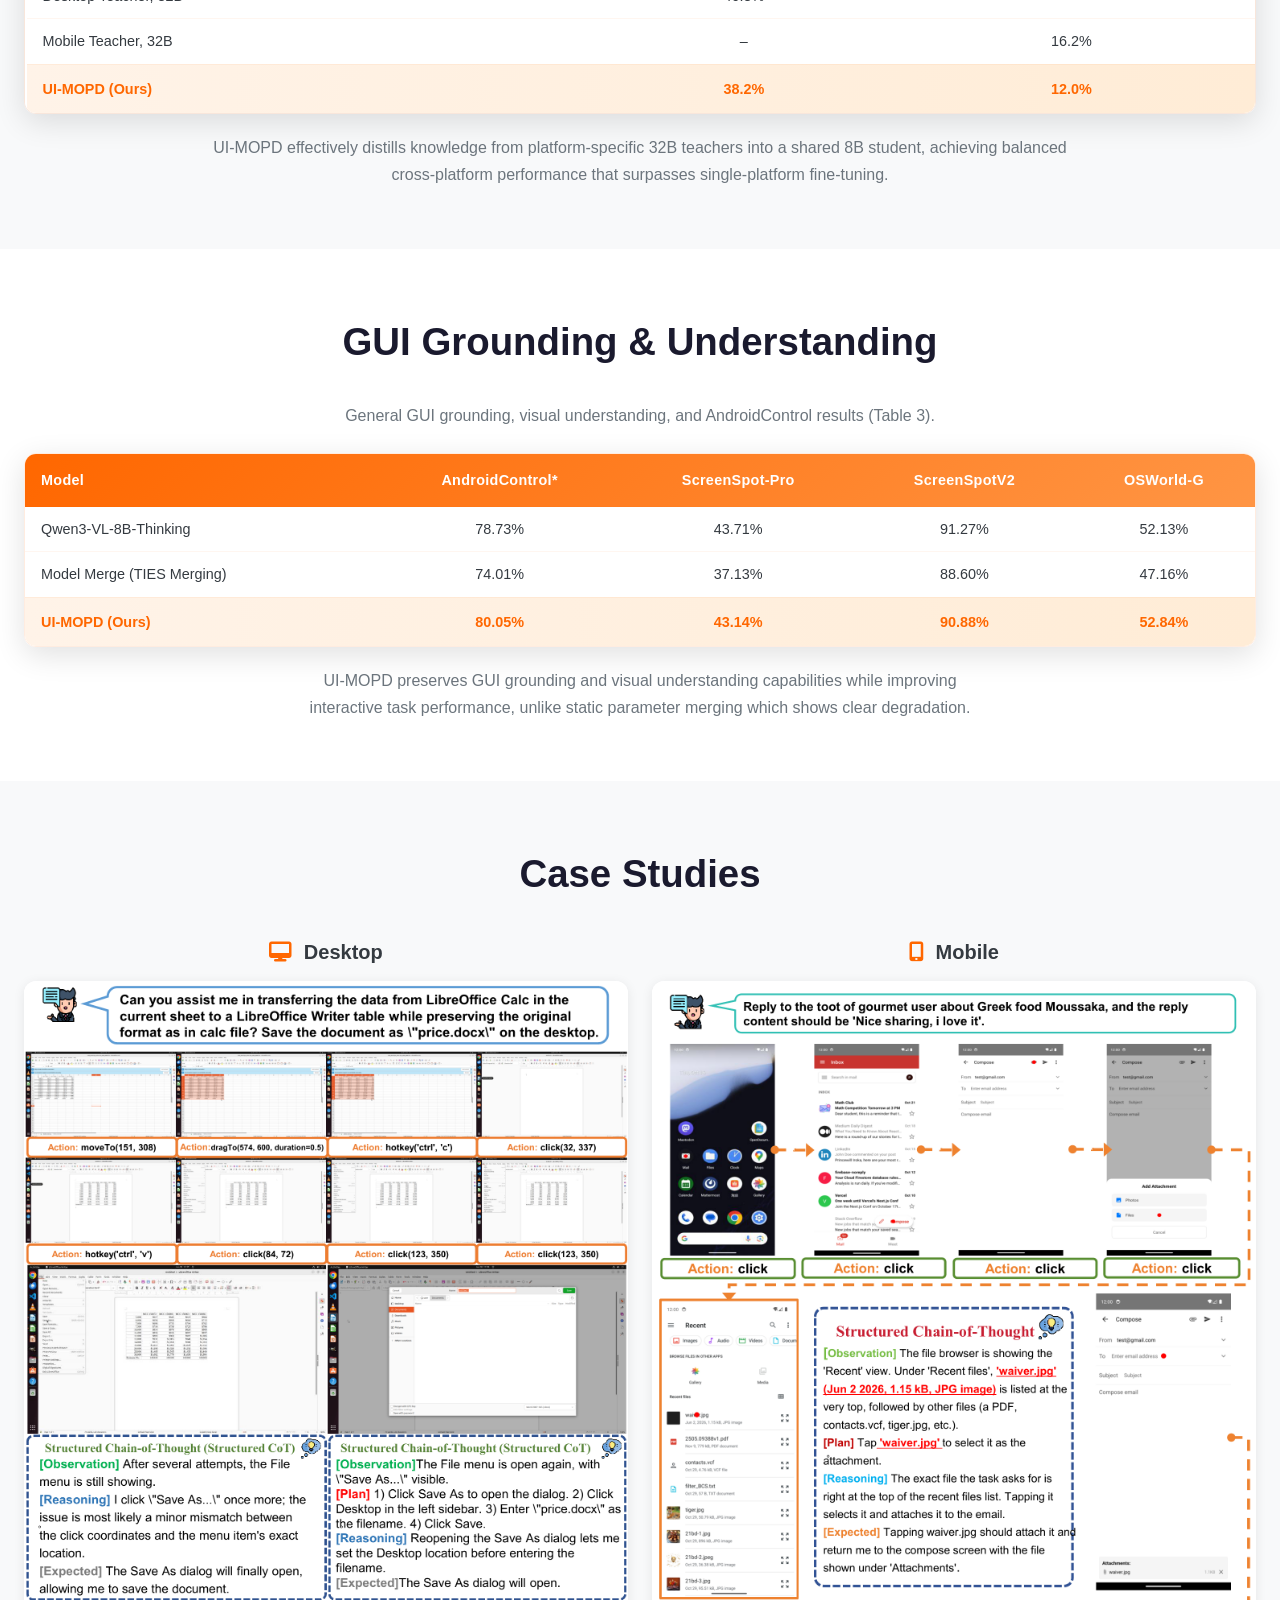
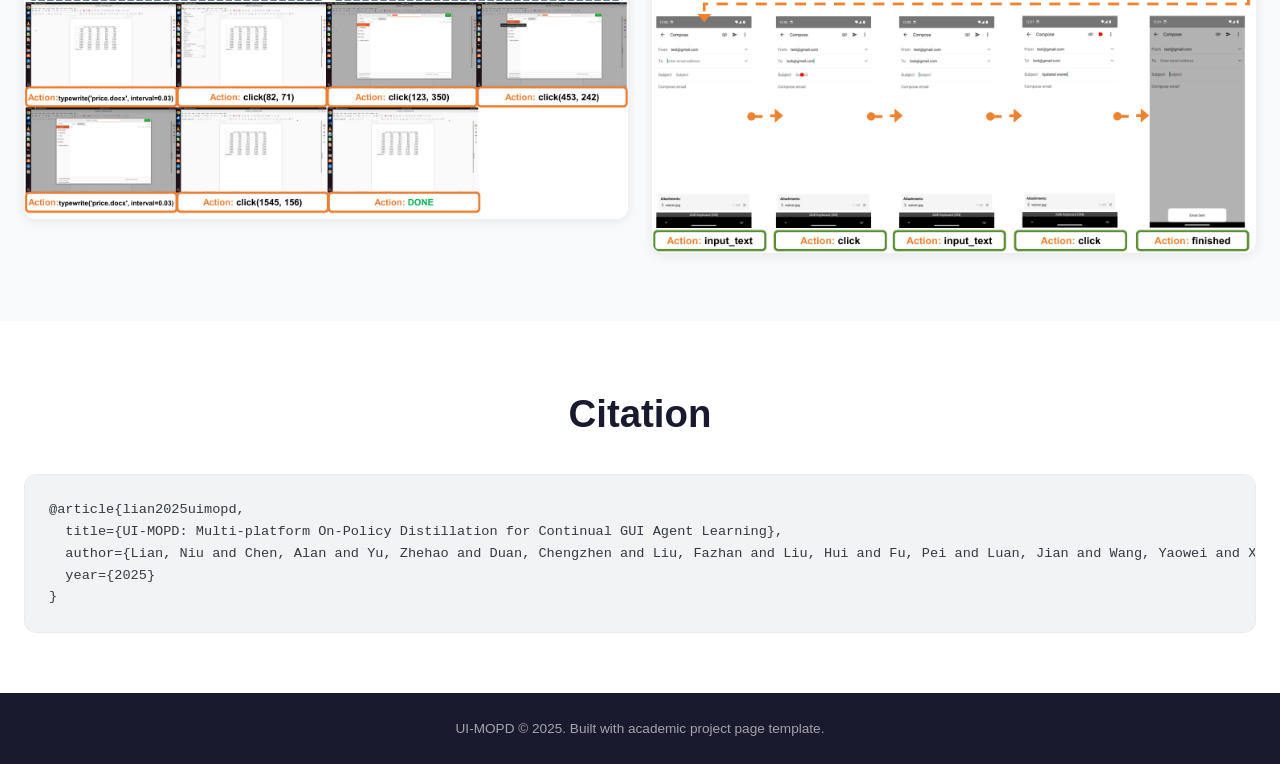
==== commit d19d9ad2: "Update Paper button link to GitHub PDF Co-Authored-By: Claude Opus 4.6 <noreply@anthropic.com>" ====
--- a/index.html
+++ b/index.html
@@ -47,7 +47,7 @@
             </div>
             <div class="links">
                 <a href="https://github.com/EliSpectre/UI-MOPD" class="btn btn-dark"><i class="fab fa-github"></i> Code</a>
-                <a href="https://arxiv.org" class="btn"><i class="fas fa-file-pdf"></i> Paper</a>
+                <a href="https://github.com/EliSpectre/UI-MOPD/blob/main/UI_MOPD.pdf" class="btn"><i class="fas fa-file-pdf"></i> Paper</a>
                 <a href="https://huggingface.co/EliSpctre/UI-MOPD" class="btn btn-hf"><img src="static/images/hf_logo-1.png" alt="HF" style="height:1.3em;vertical-align:middle;margin-right:4px;"> Model</a>
                 <a href="https://huggingface.co/datasets/EliSpctre/Uni-GUI" class="btn btn-hf"><img src="static/images/hf_logo-1.png" alt="HF" style="height:1.3em;vertical-align:middle;margin-right:4px;"> Dataset</a>
             </div>
@@ -304,6 +304,8 @@
             entries.forEach(entry => {
                 if (entry.isIntersecting) {
                     entry.target.classList.add('visible');
+                } else {
+                    entry.target.classList.remove('visible');
                 }
             });
         }, { threshold: 0.1 });
--- a/static/style.css
+++ b/static/style.css
@@ -13,7 +13,7 @@
     --shadow: 0 2px 12px rgba(0, 0, 0, 0.08);
     --shadow-lg: 0 8px 30px rgba(0, 0, 0, 0.12);
     --radius: 12px;
-    --max-width: 1000px;
+    --max-width: 1300px;
 }
 
 * {
@@ -44,11 +44,11 @@
 }
 
 .title {
-    font-size: 2rem;
+    font-size: 2.8rem;
     font-weight: 700;
     line-height: 1.3;
     margin-bottom: 24px;
-    max-width: 800px;
+    max-width: 1000px;
     margin-left: auto;
     margin-right: auto;
 }
@@ -63,7 +63,7 @@
 }
 
 .authors {
-    font-size: 1rem;
+    font-size: 1.3rem;
     margin-bottom: 8px;
     color: var(--gray-800);
     line-height: 2;
@@ -71,7 +71,7 @@
 }
 
 .author-notes {
-    font-size: 0.85rem;
+    font-size: 1rem;
     color: var(--gray-600);
     margin-bottom: 16px;
 }
@@ -81,7 +81,7 @@
 }
 
 .affiliations {
-    font-size: 0.85rem;
+    font-size: 1rem;
     color: var(--gray-600);
     margin-bottom: 24px;
 }
@@ -100,7 +100,7 @@
 }
 
 .logos img {
-    height: 40px;
+    height: 60px;
     opacity: 0.9;
 }
 
@@ -115,11 +115,11 @@
     display: inline-flex;
     align-items: center;
     gap: 8px;
-    padding: 10px 24px;
+    padding: 14px 36px;
     border-radius: 8px;
     text-decoration: none;
     font-weight: 600;
-    font-size: 0.95rem;
+    font-size: 1.1rem;
     transition: all 0.2s ease;
     background: #FF9544;
     color: var(--white);
@@ -158,17 +158,18 @@
 
 .hero-side {
     position: absolute;
-    top: 50%;
+    top: 45%;
     transform: translateY(-50%);
-    width: 220px;
+    width: 300px;
 }
 
 .hero-left {
-    left: -120px;
+    left: -140px;
+    top: 40%;
 }
 
 .hero-right {
-    right: -120px;
+    right: -140px;
 }
 
 .hero-side img {
@@ -196,7 +197,7 @@
 }
 
 .section h2 {
-    font-size: 1.75rem;
+    font-size: 2.4rem;
     font-weight: 700;
     margin-bottom: 28px;
     color: var(--dark);
@@ -212,11 +213,11 @@
 
 /* Abstract */
 .abstract-text {
-    font-size: 1.05rem;
+    font-size: 1.2rem;
     line-height: 1.8;
     color: var(--gray-800);
     text-align: justify;
-    max-width: 850px;
+    max-width: 1100px;
     margin: 0 auto;
 }
 
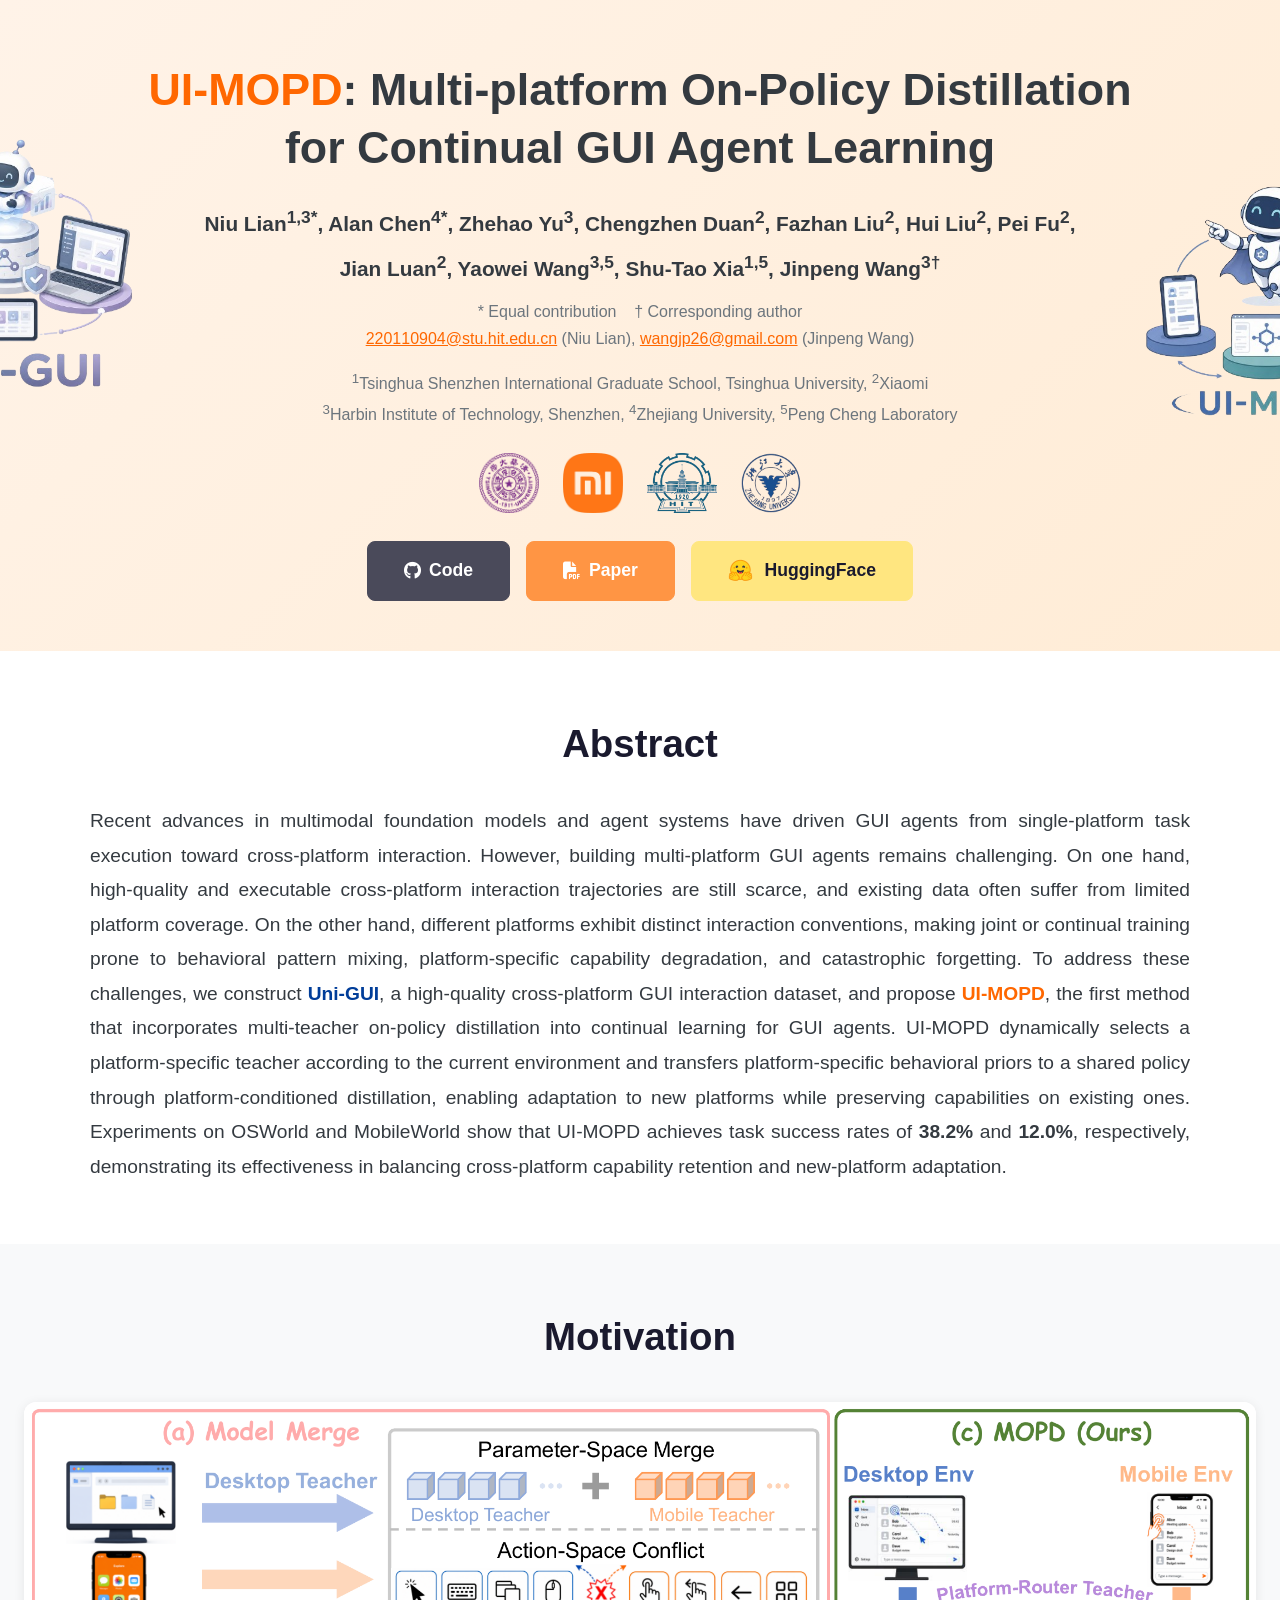
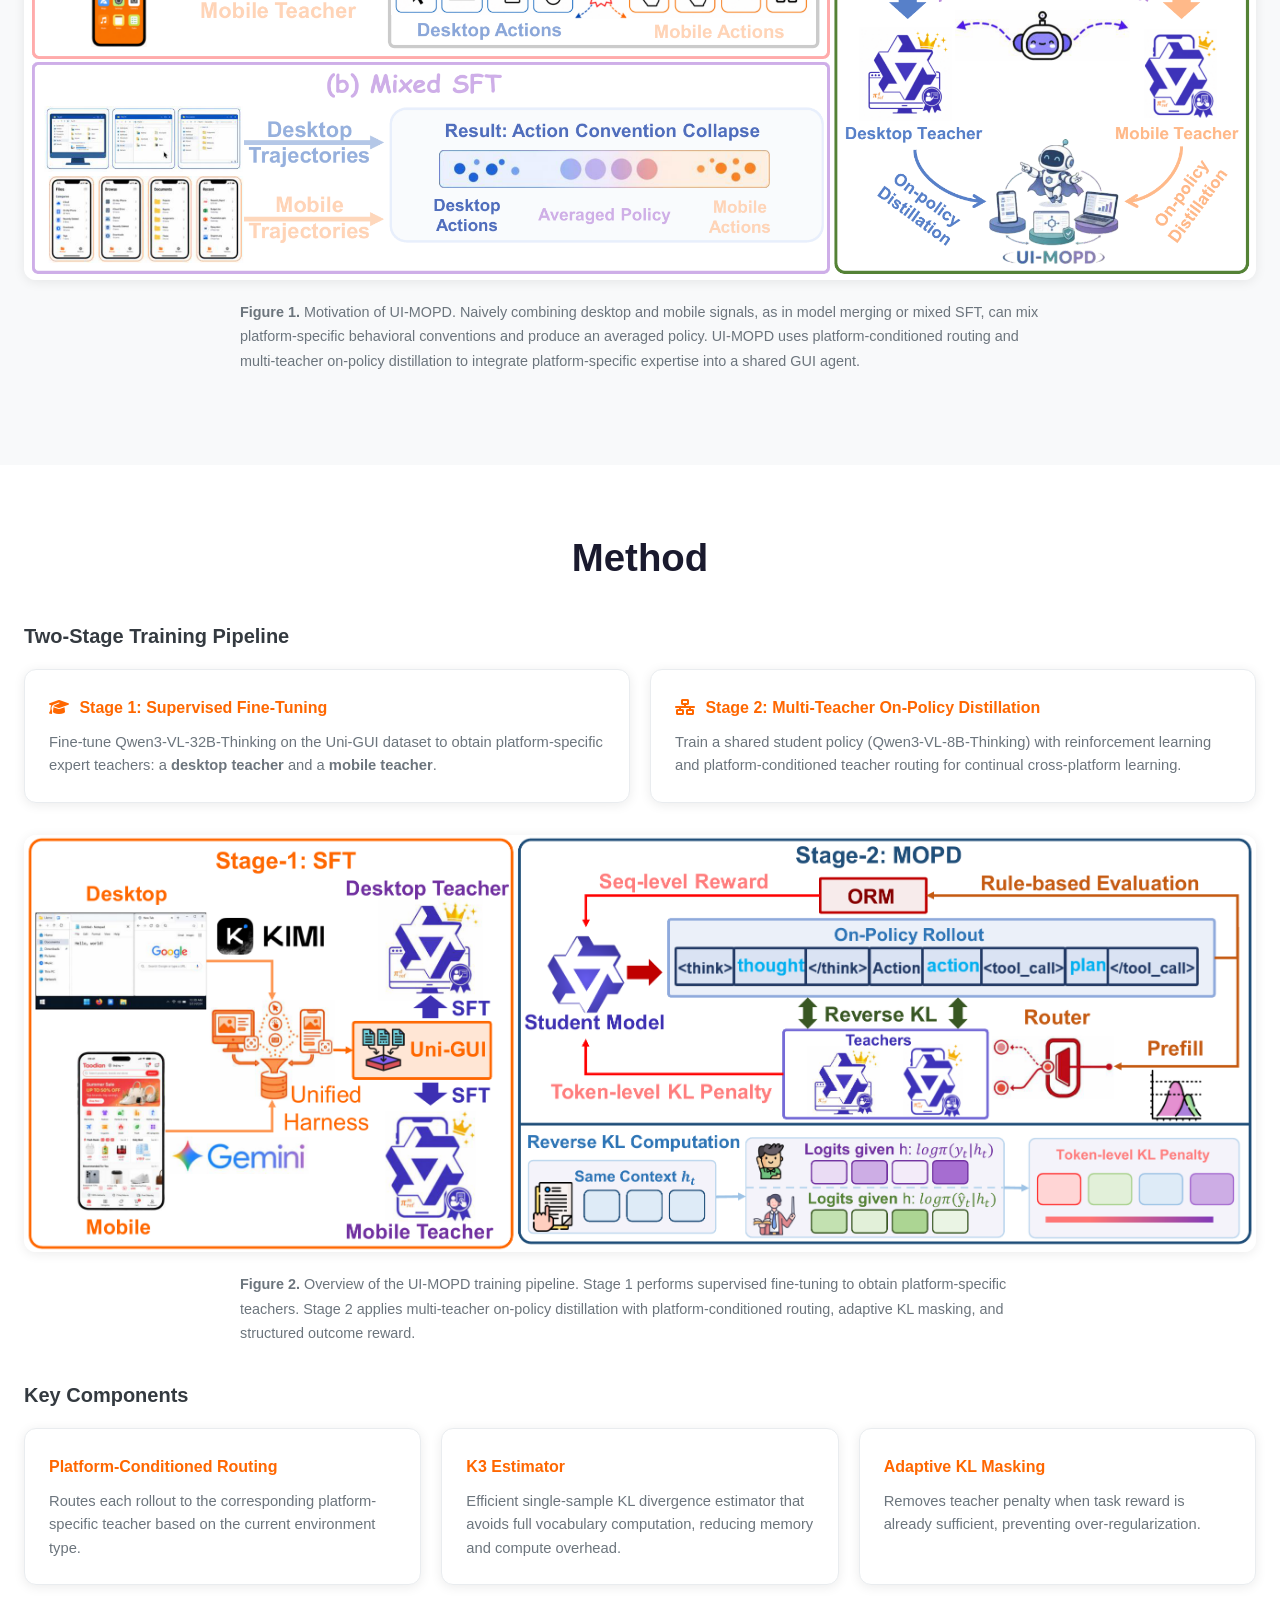
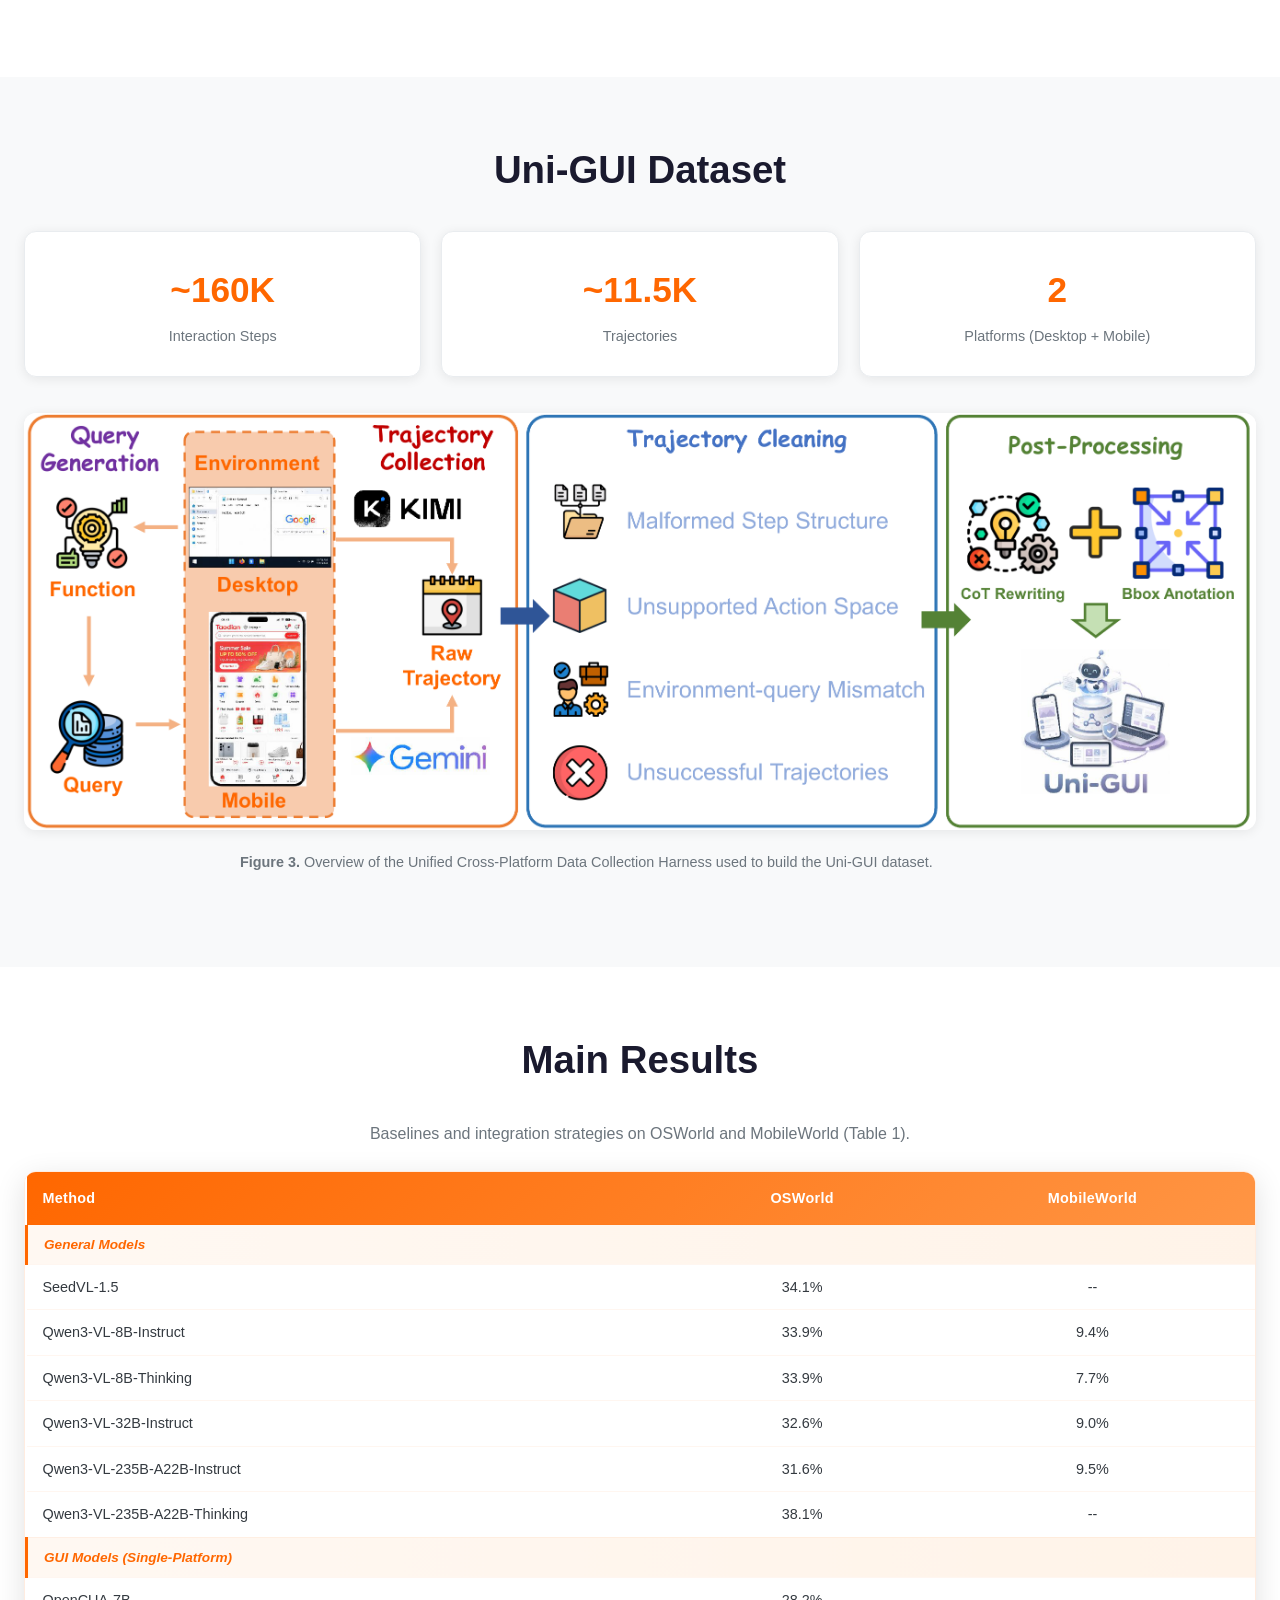
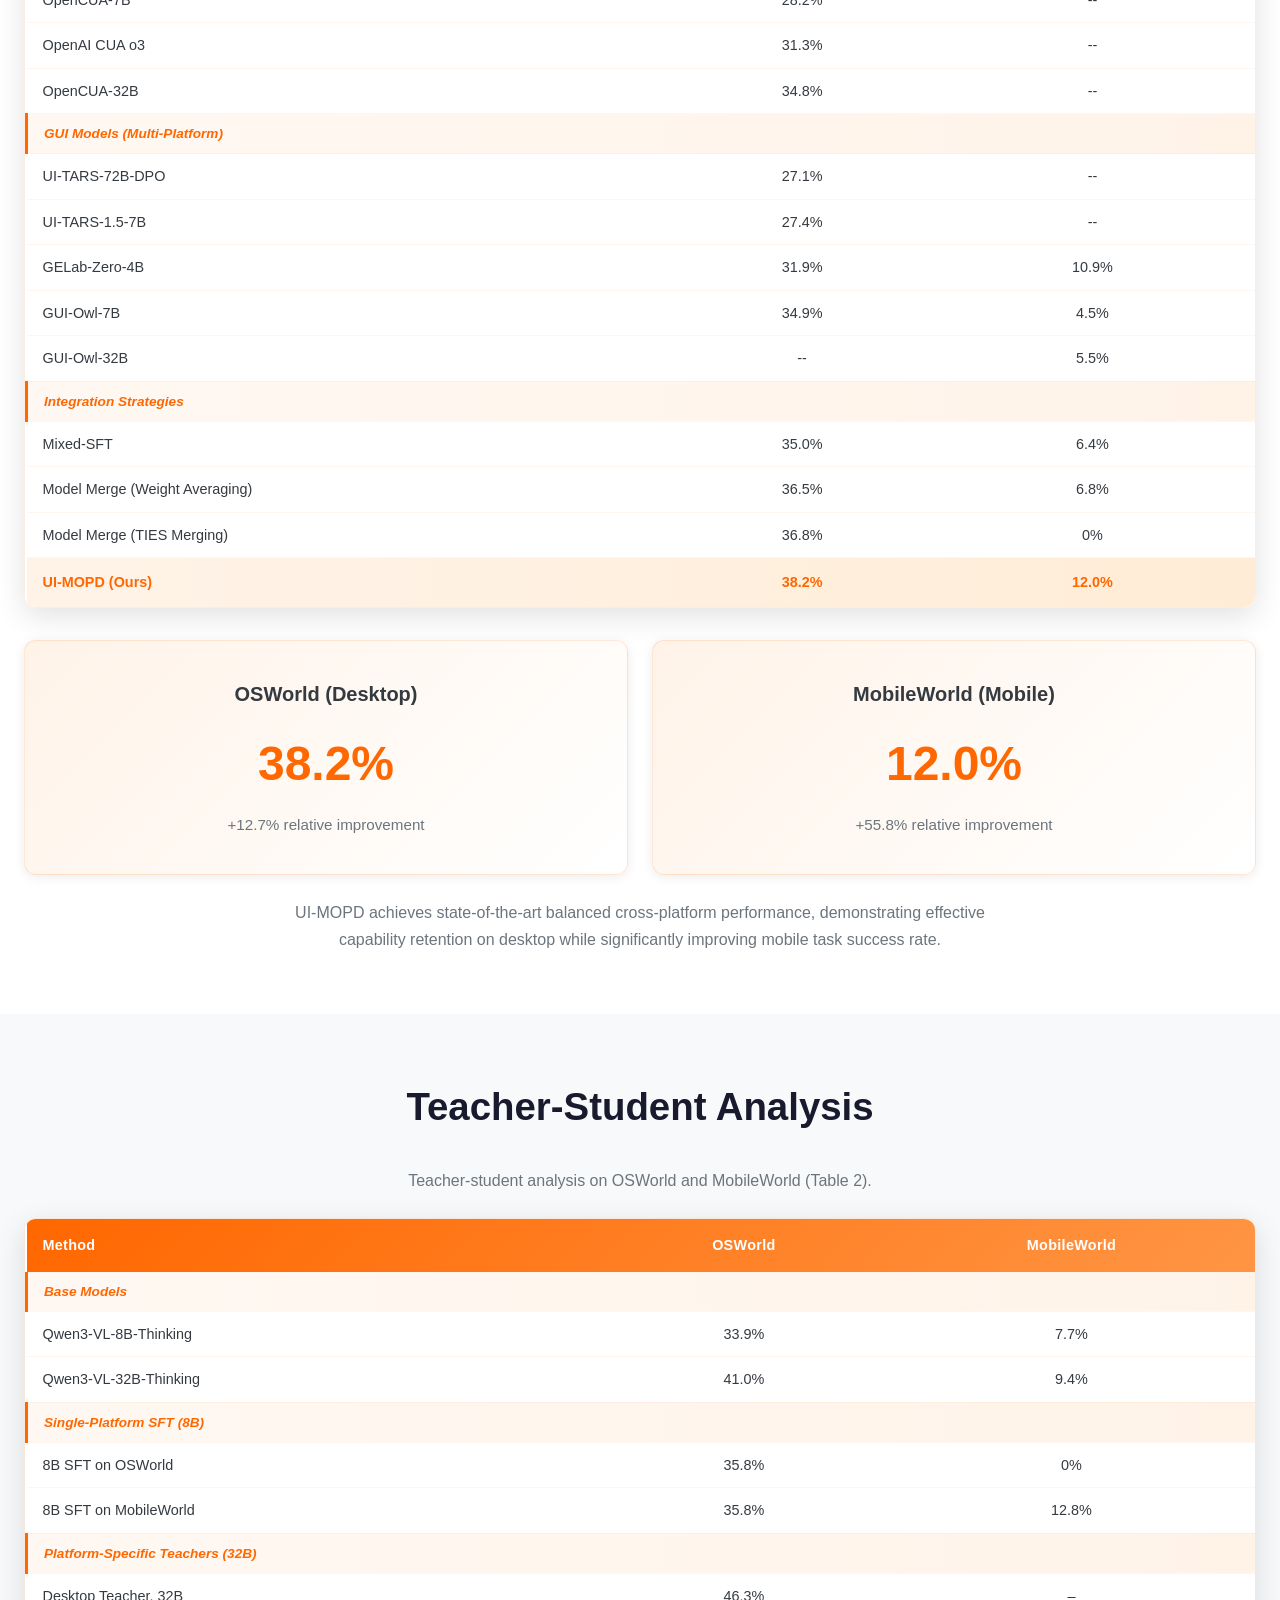
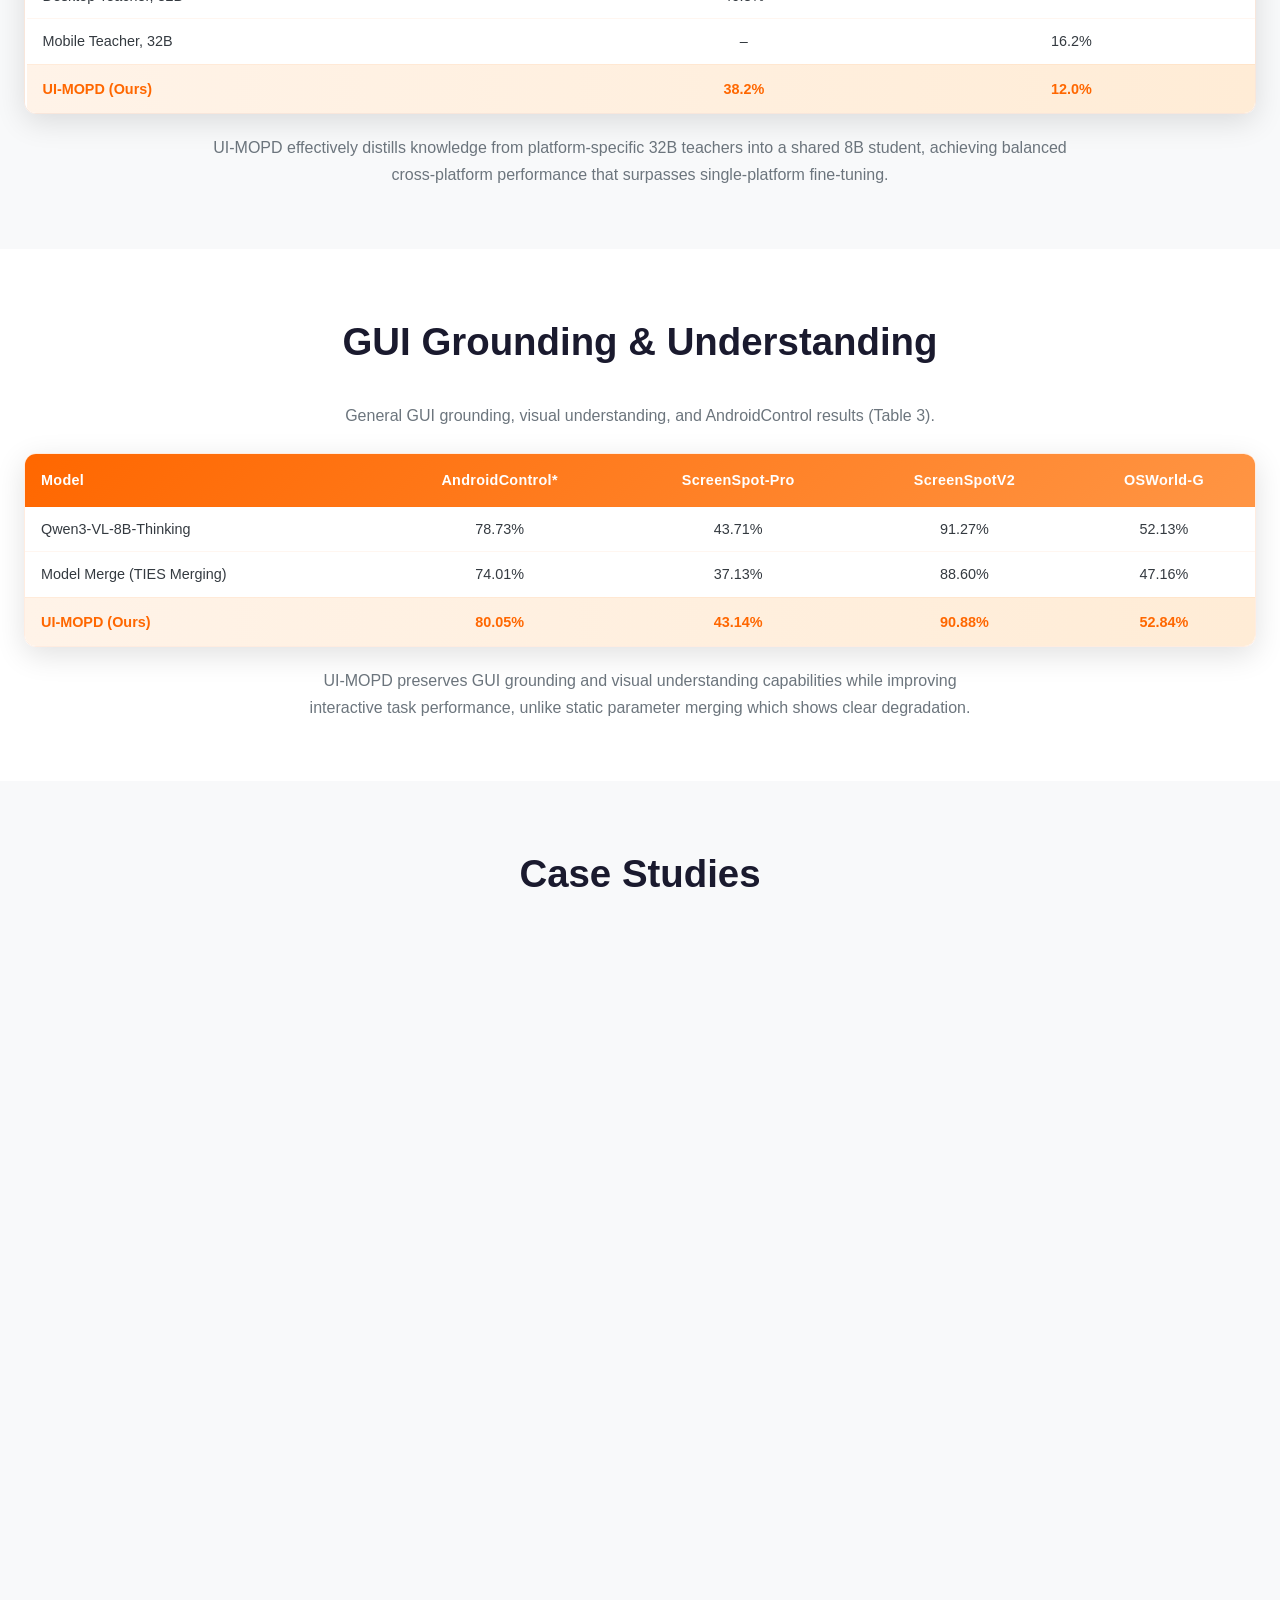
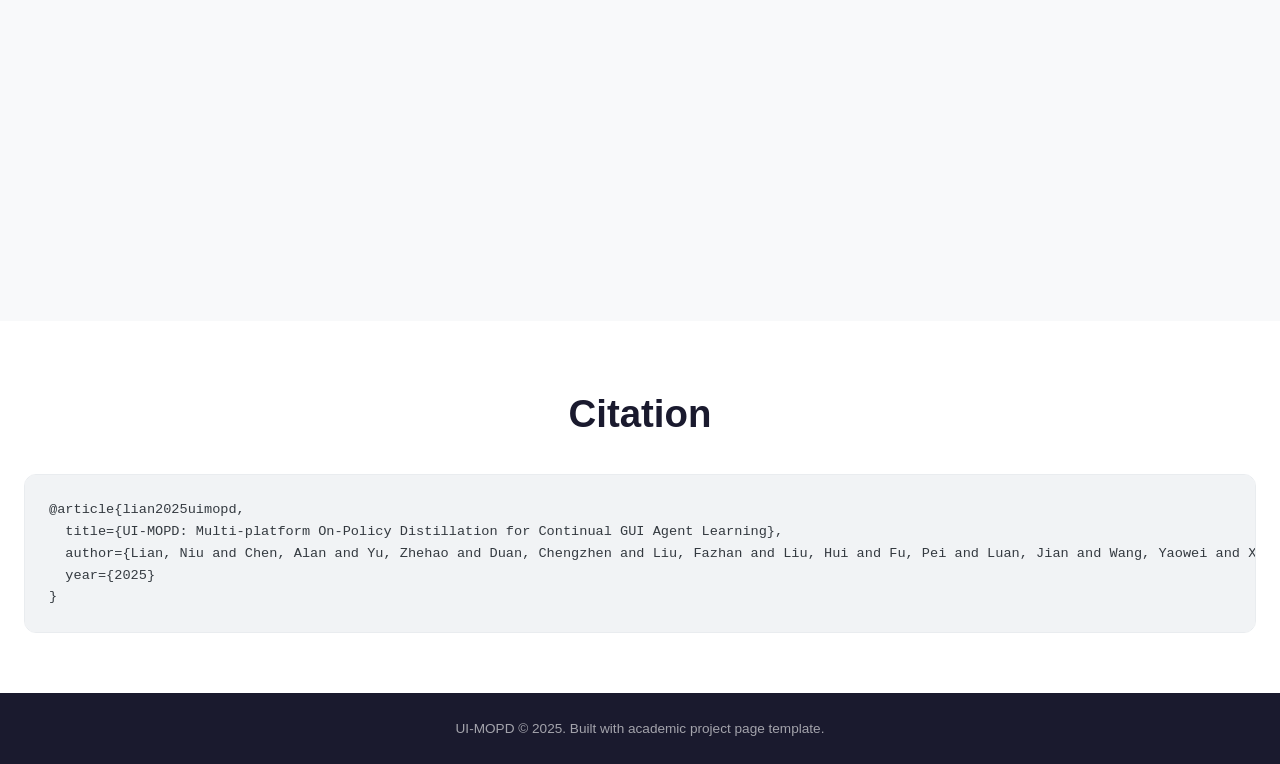
==== commit 93947615: "Merge Model and Dataset buttons into single HuggingFace button Link updated to https://huggingface.c" ====
--- a/index.html
+++ b/index.html
@@ -48,8 +48,7 @@
             <div class="links">
                 <a href="https://github.com/EliSpectre/UI-MOPD" class="btn btn-dark"><i class="fab fa-github"></i> Code</a>
                 <a href="https://github.com/EliSpectre/UI-MOPD/blob/main/UI_MOPD.pdf" class="btn"><i class="fas fa-file-pdf"></i> Paper</a>
-                <a href="https://huggingface.co/EliSpctre/UI-MOPD" class="btn btn-hf"><img src="static/images/hf_logo-1.png" alt="HF" style="height:1.3em;vertical-align:middle;margin-right:4px;"> Model</a>
-                <a href="https://huggingface.co/datasets/EliSpctre/Uni-GUI" class="btn btn-hf"><img src="static/images/hf_logo-1.png" alt="HF" style="height:1.3em;vertical-align:middle;margin-right:4px;"> Dataset</a>
+                <a href="https://huggingface.co/UI-MOPD" class="btn btn-hf"><img src="static/images/hf_logo-1.png" alt="HF" style="height:1.3em;vertical-align:middle;margin-right:4px;"> HuggingFace</a>
             </div>
             </div>
             <div class="hero-side hero-right">
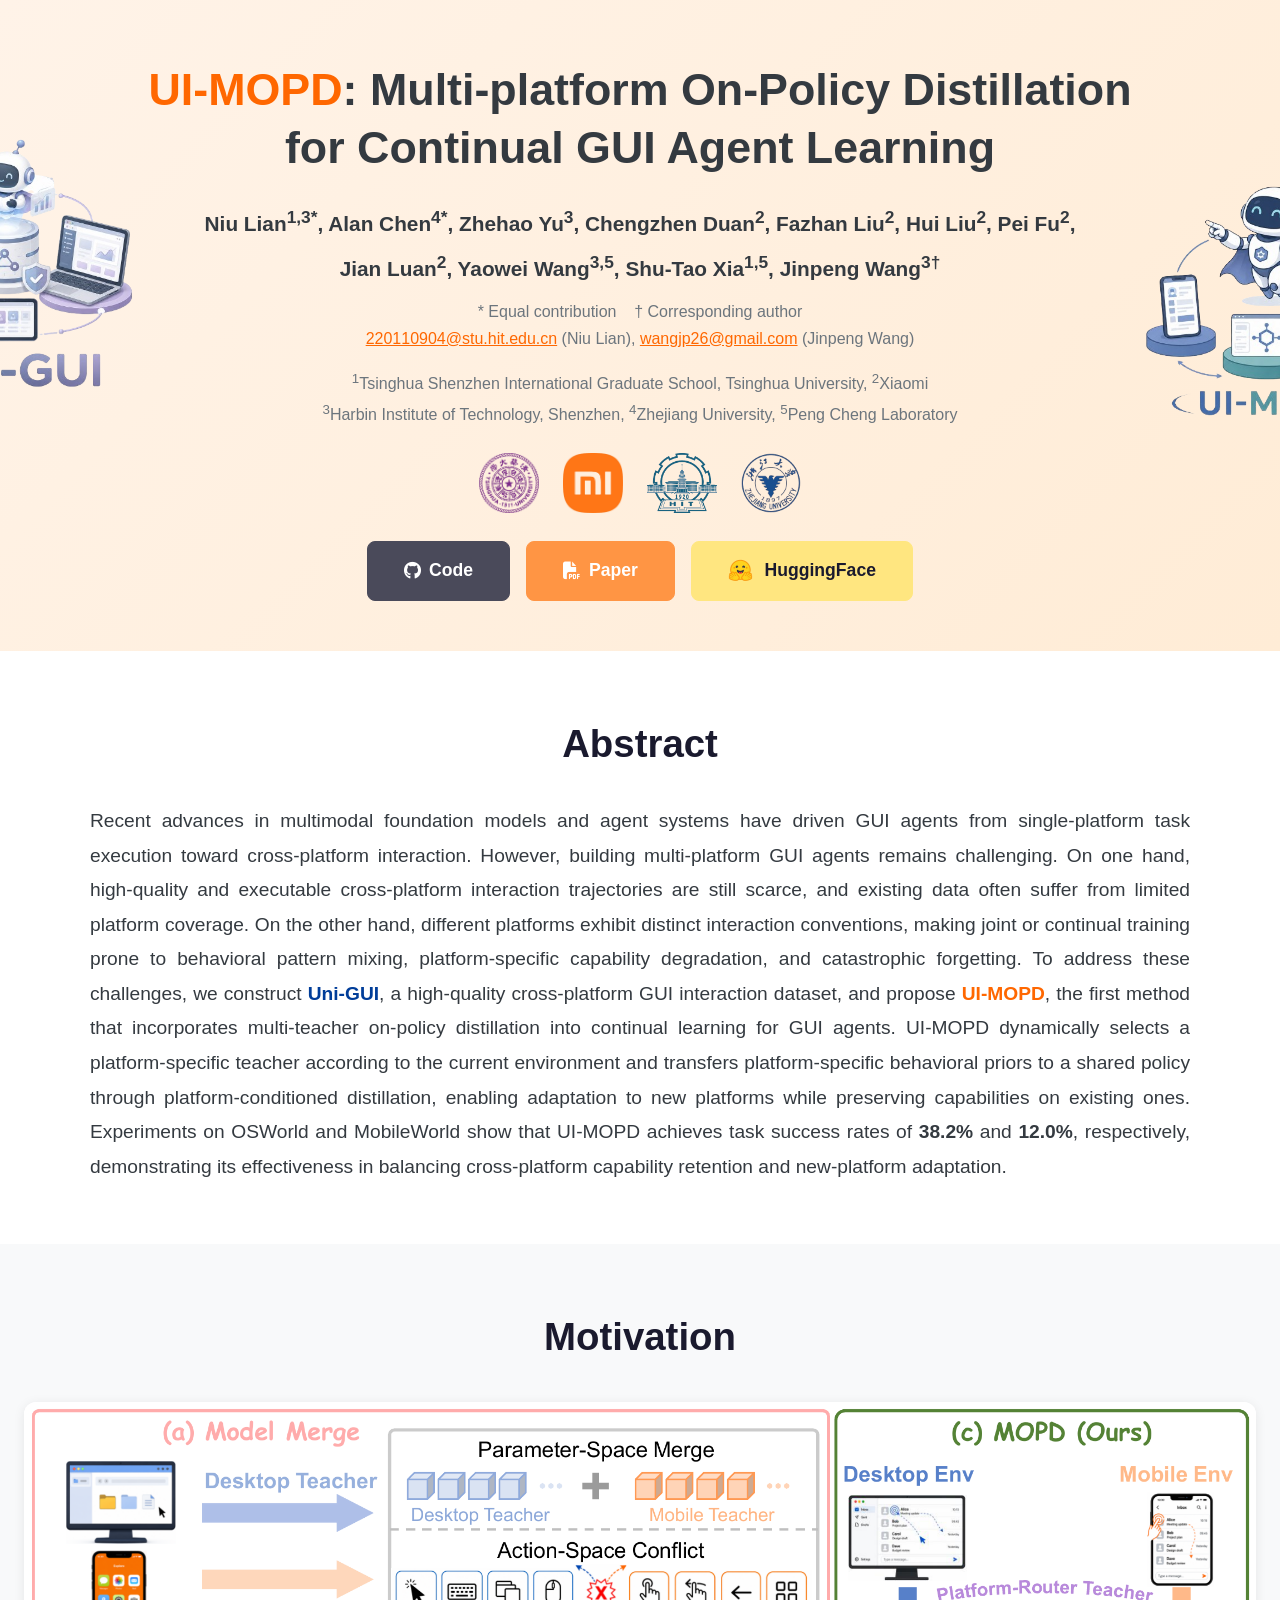
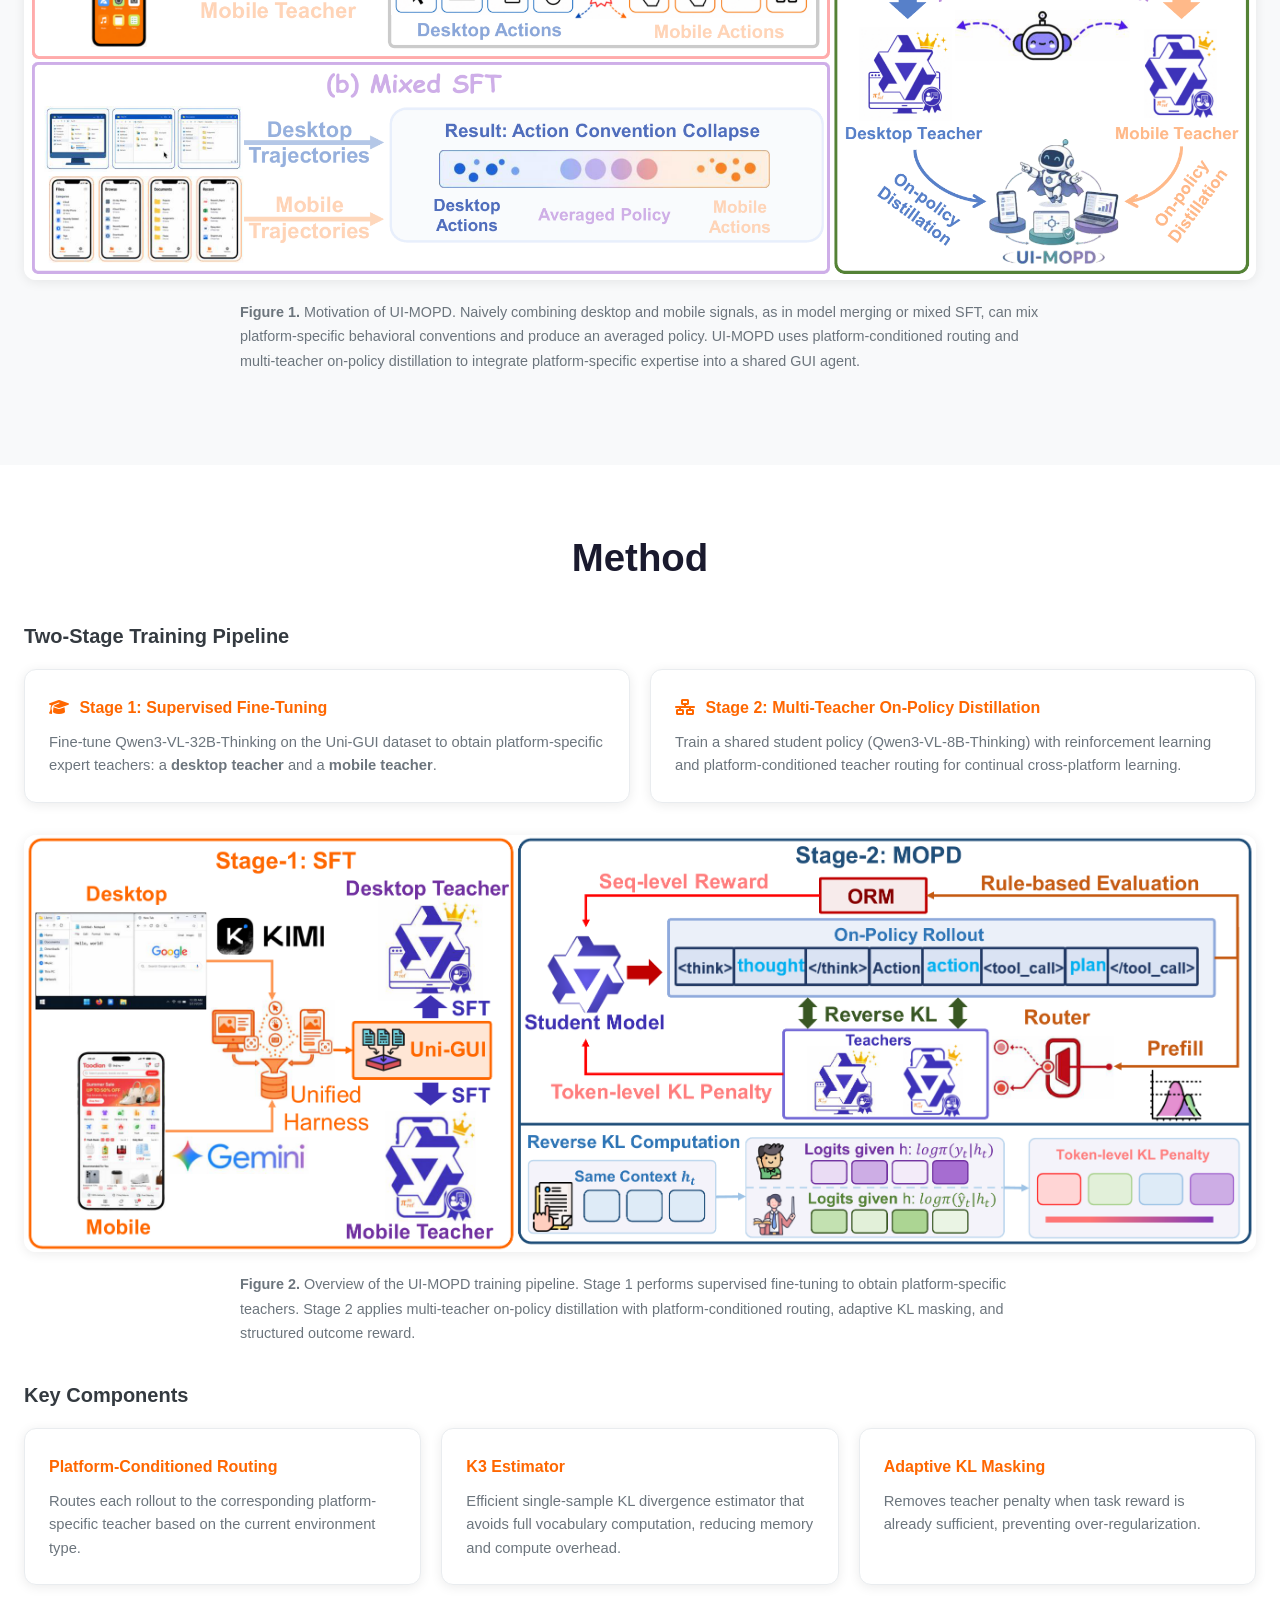
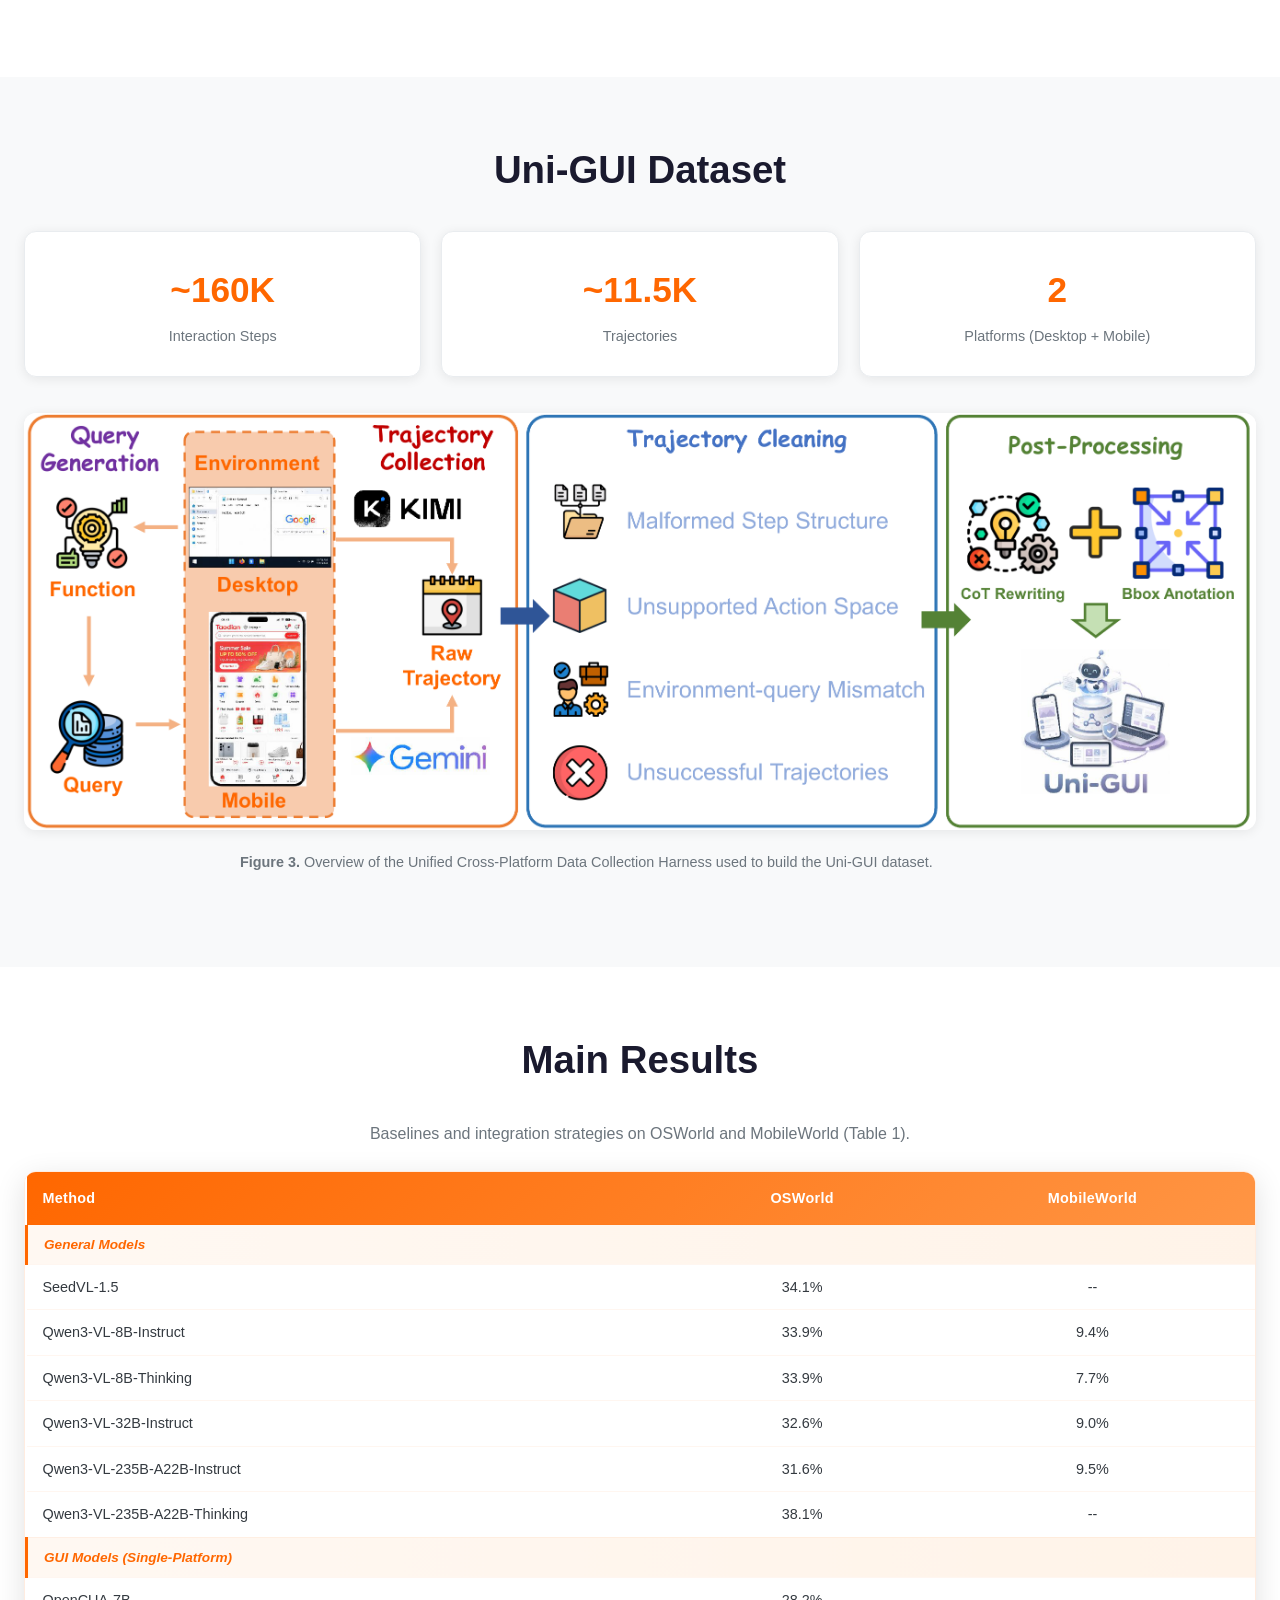
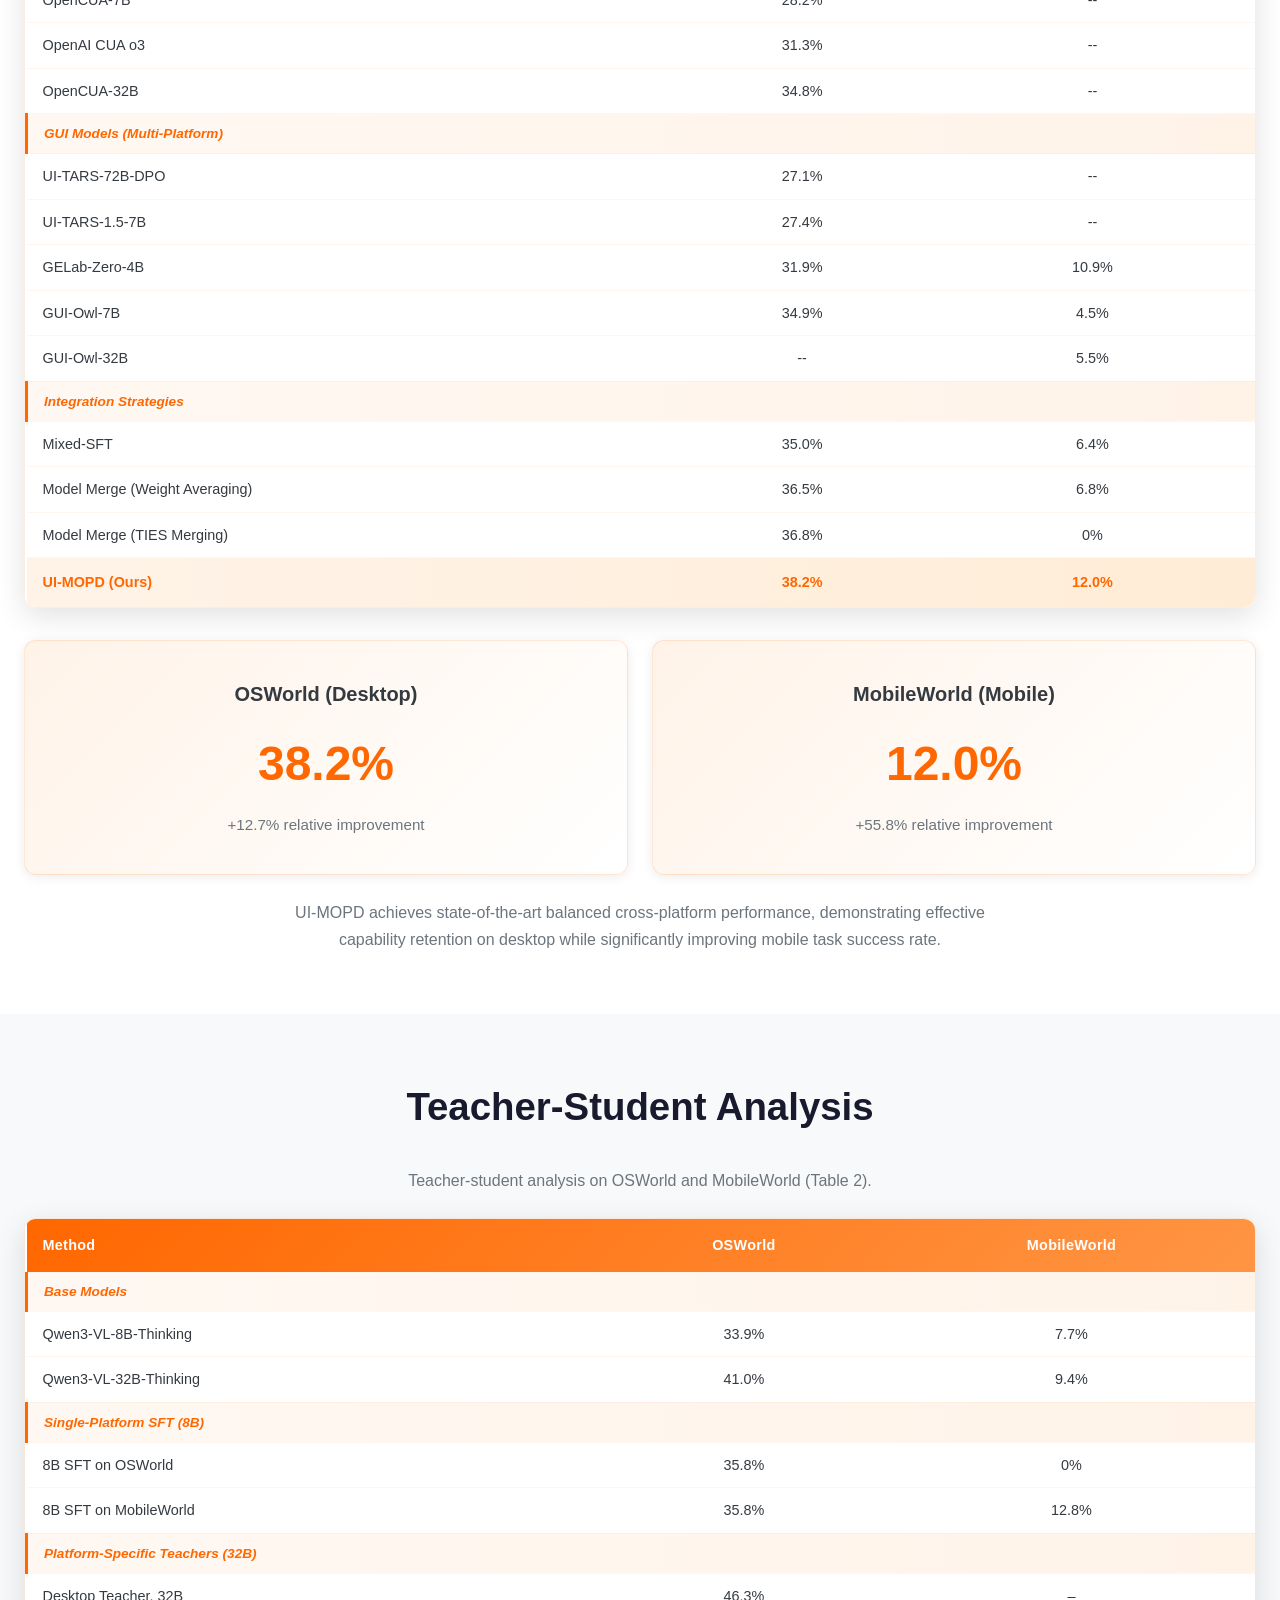
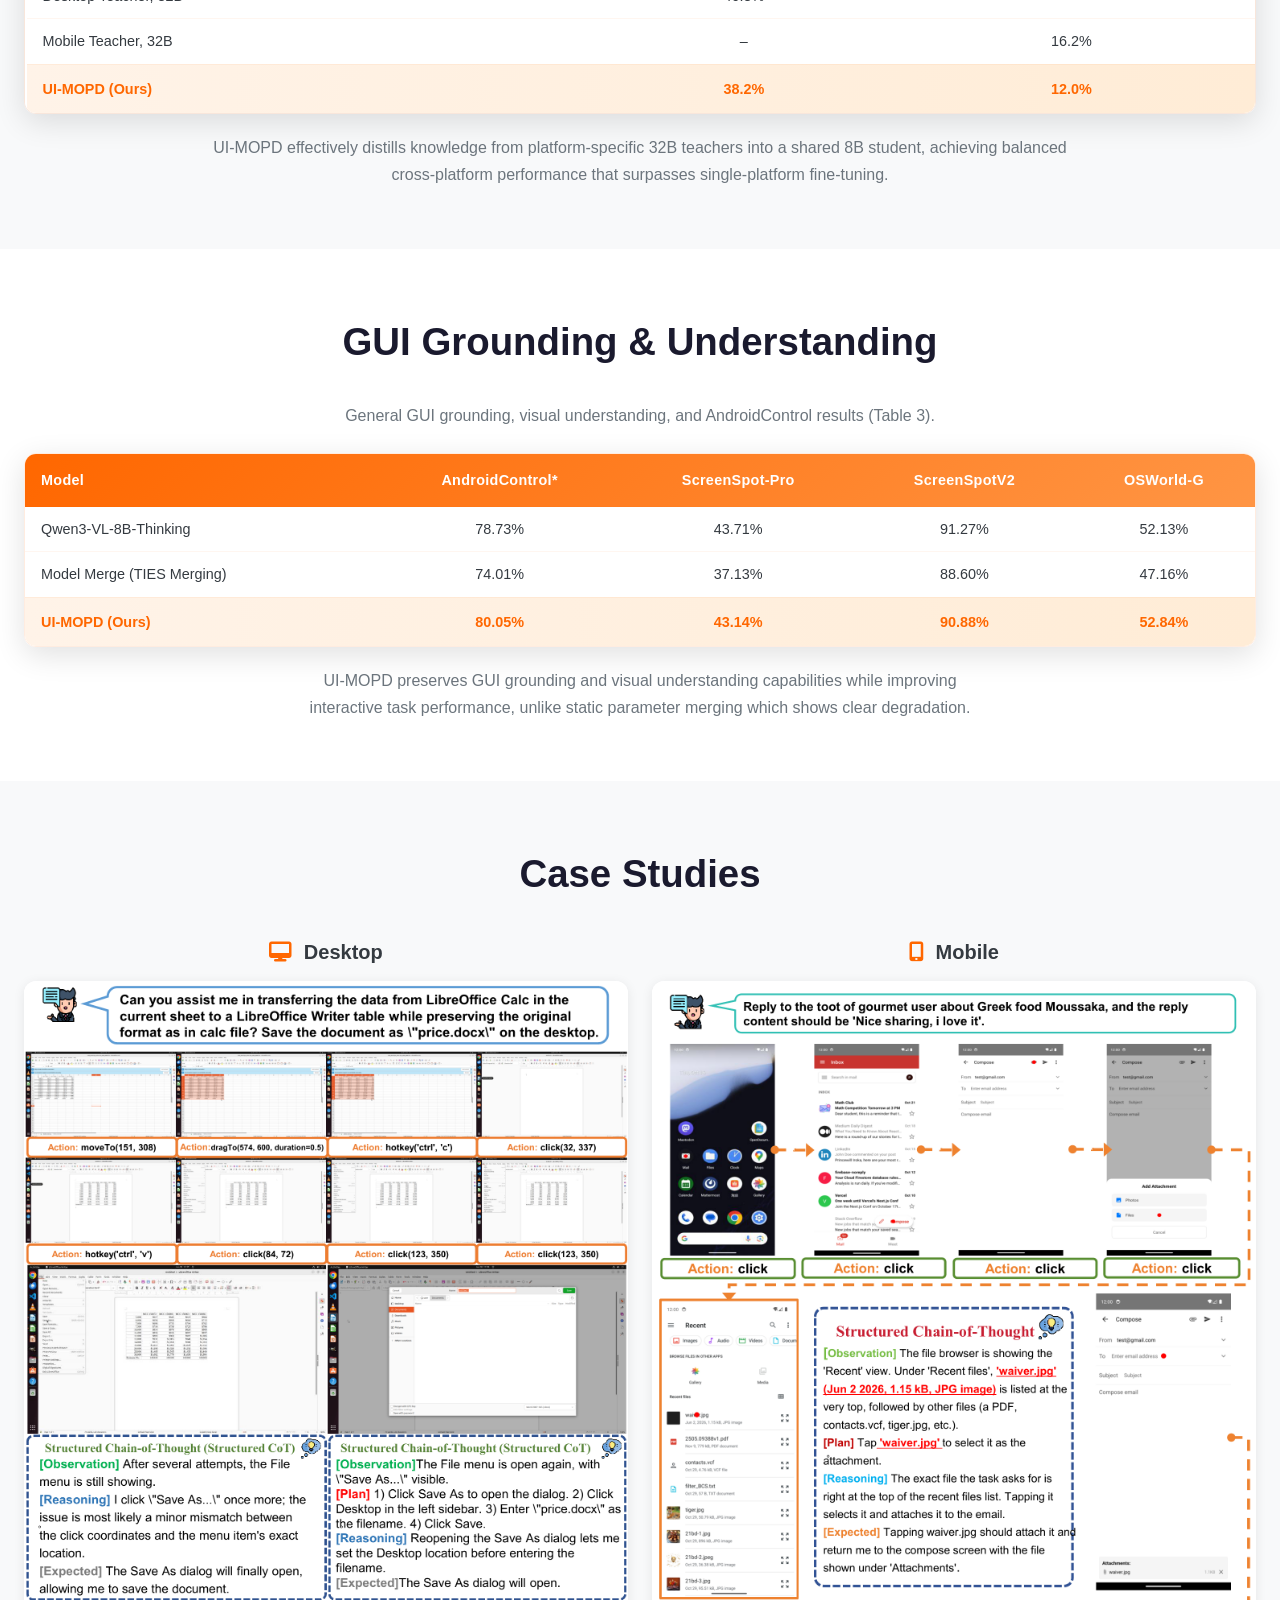
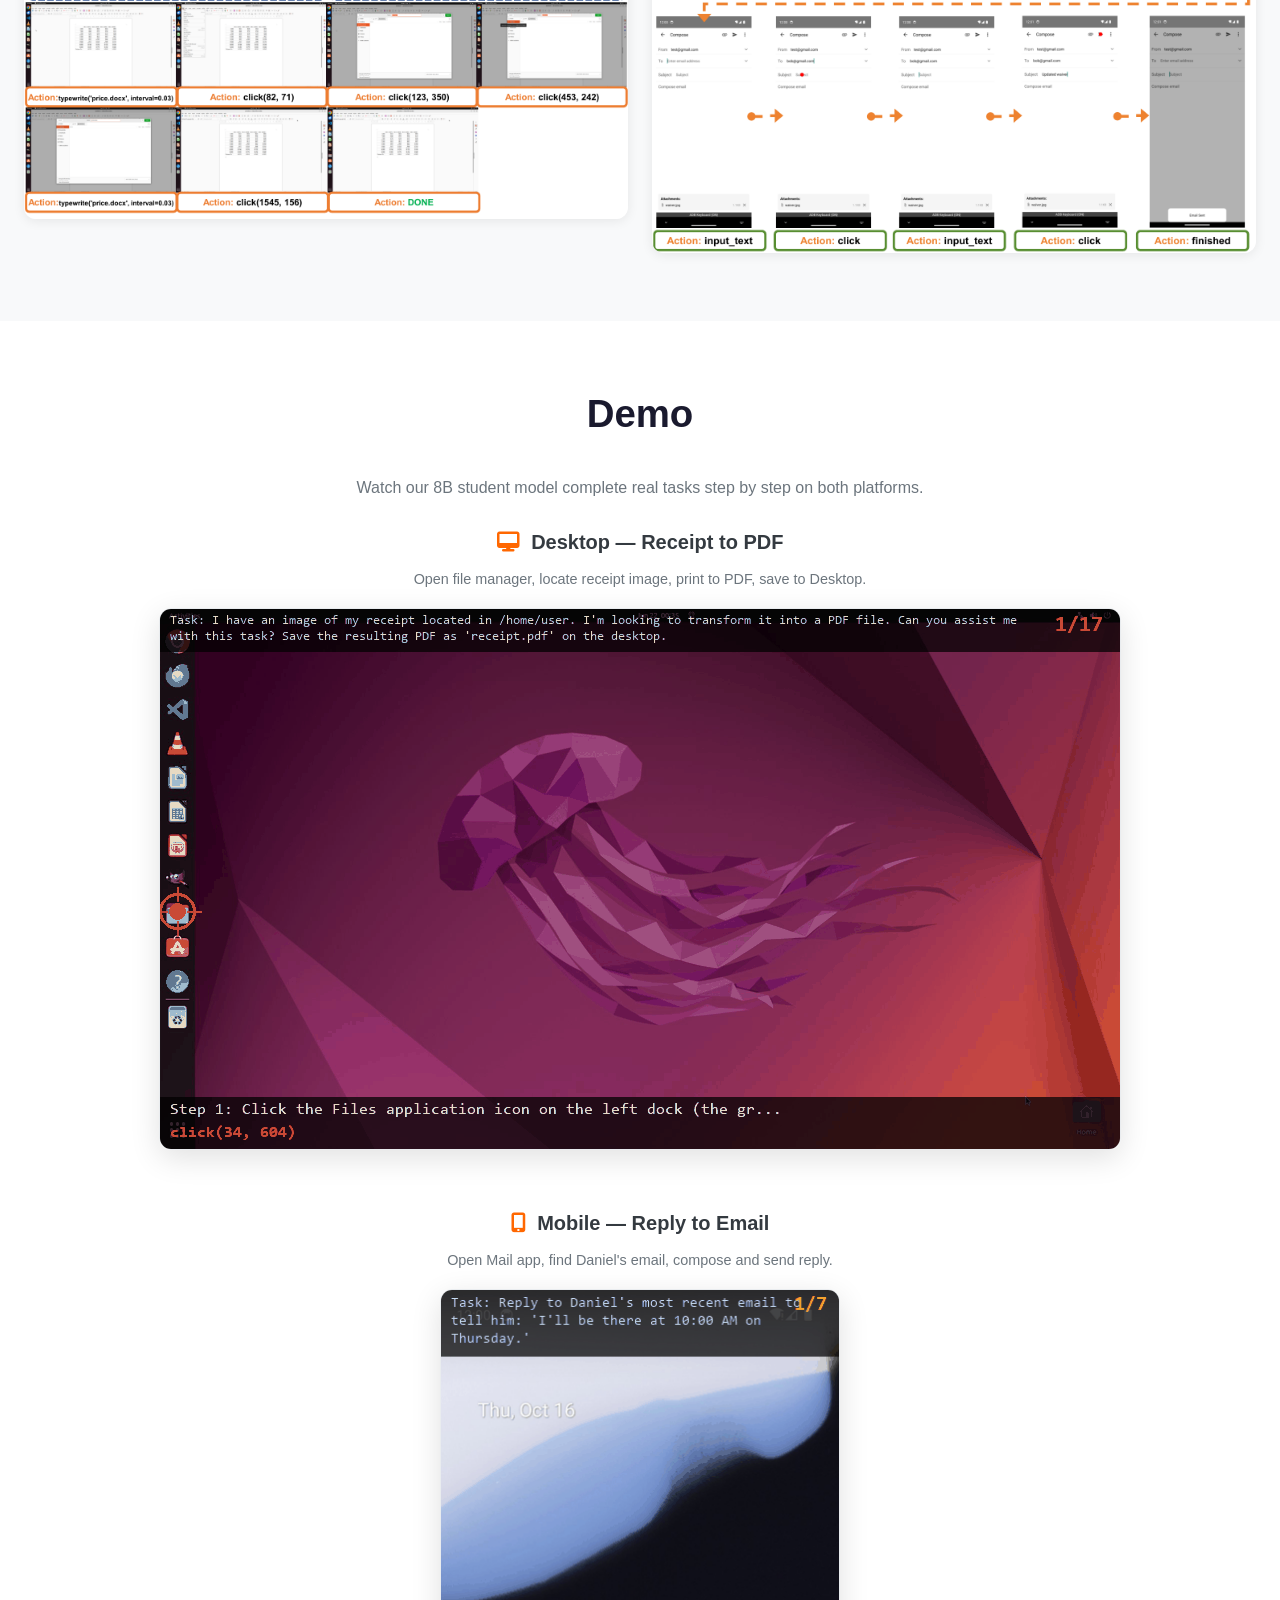
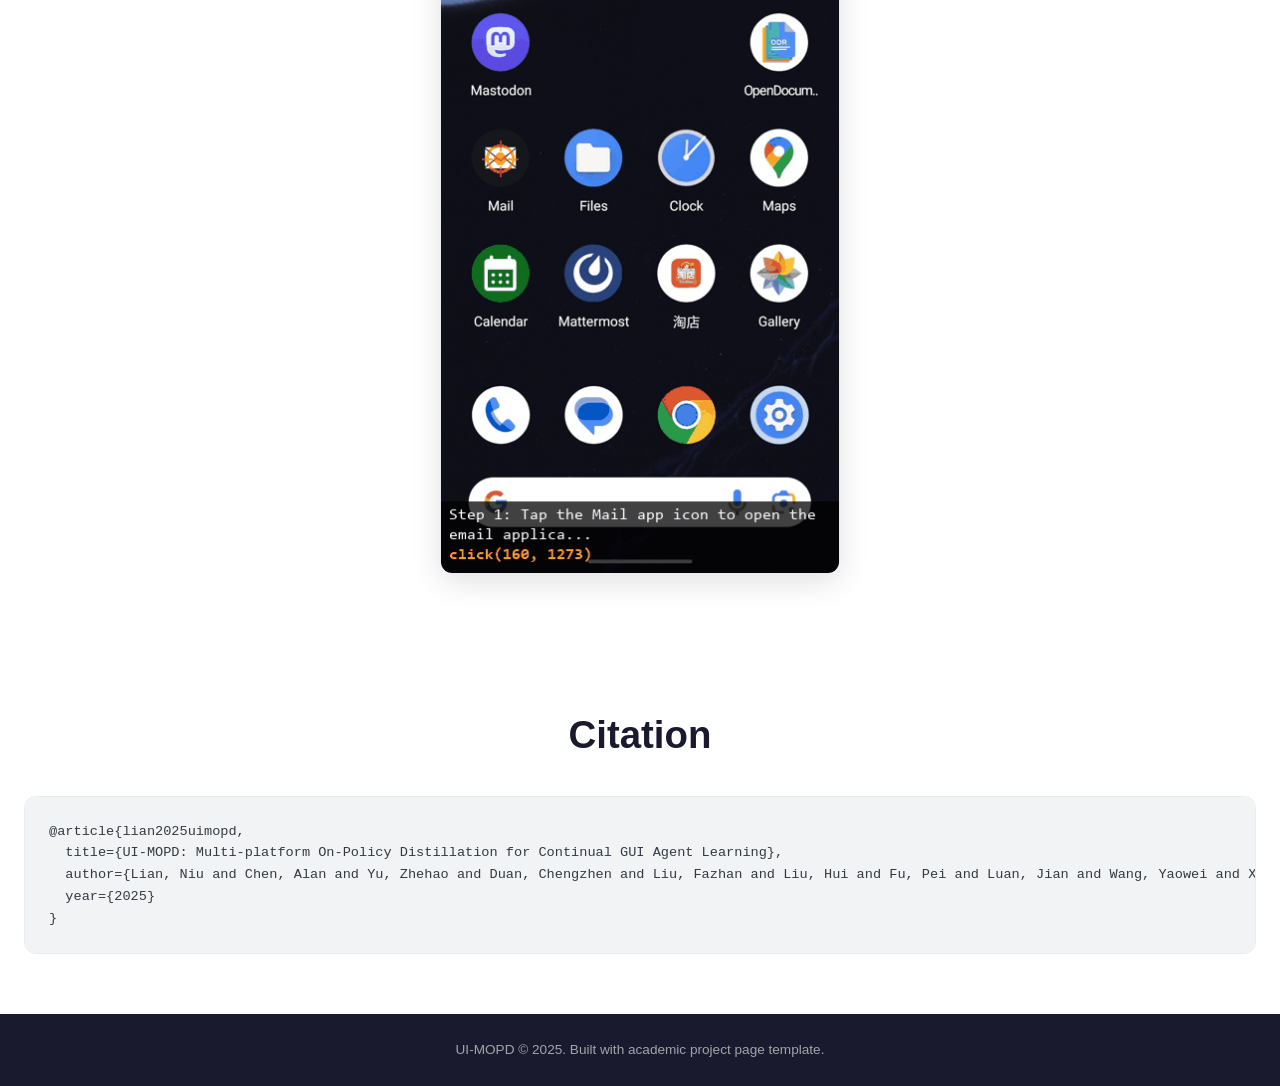
==== commit 1e9bf5fb: "Add Demo section with animated GIF demos (Desktop + Mobile) Co-Authored-By: Claude Opus 4.6 <noreply" ====
--- a/index.html
+++ b/index.html
@@ -276,6 +276,26 @@
         </div>
     </section>
 
+    <!-- Demo -->
+    <section class="section" id="demo">
+        <div class="container">
+            <h2>Demo</h2>
+            <p class="results-desc" style="margin-bottom:24px;">Watch our 8B student model complete real tasks step by step on both platforms.</p>
+            <div class="demo-vertical">
+                <div class="demo-item">
+                    <h3><i class="fas fa-desktop"></i> Desktop — Receipt to PDF</h3>
+                    <p class="demo-desc">Open file manager, locate receipt image, print to PDF, save to Desktop.</p>
+                    <img src="static/demo/OSWorld.gif" alt="OSWorld Desktop Demo">
+                </div>
+                <div class="demo-item">
+                    <h3><i class="fas fa-mobile-alt"></i> Mobile — Reply to Email</h3>
+                    <p class="demo-desc">Open Mail app, find Daniel's email, compose and send reply.</p>
+                    <img src="static/demo/MobileWorld.gif" alt="MobileWorld Mobile Demo" style="max-width:400px;">
+                </div>
+            </div>
+        </div>
+    </section>
+
     <!-- BibTeX -->
     <section class="section" id="citation">
         <div class="container">
--- a/static/style.css
+++ b/static/style.css
@@ -470,6 +470,41 @@
     font-size: 0.85rem;
 }
 
+/* Demo */
+.demo-vertical {
+    display: flex;
+    flex-direction: column;
+    align-items: center;
+    gap: 48px;
+}
+
+.demo-item {
+    text-align: center;
+}
+
+.demo-item h3 {
+    margin-bottom: 8px;
+    color: var(--gray-800);
+}
+
+.demo-item h3 i {
+    margin-right: 6px;
+    color: var(--orange);
+}
+
+.demo-desc {
+    font-size: 0.9rem;
+    color: var(--gray-600);
+    margin-bottom: 16px;
+}
+
+.demo-item img {
+    max-width: 100%;
+    border-radius: var(--radius);
+    box-shadow: var(--shadow-lg);
+    border: 1px solid var(--gray-200);
+}
+
 /* Responsive */
 @media (max-width: 768px) {
     .title {
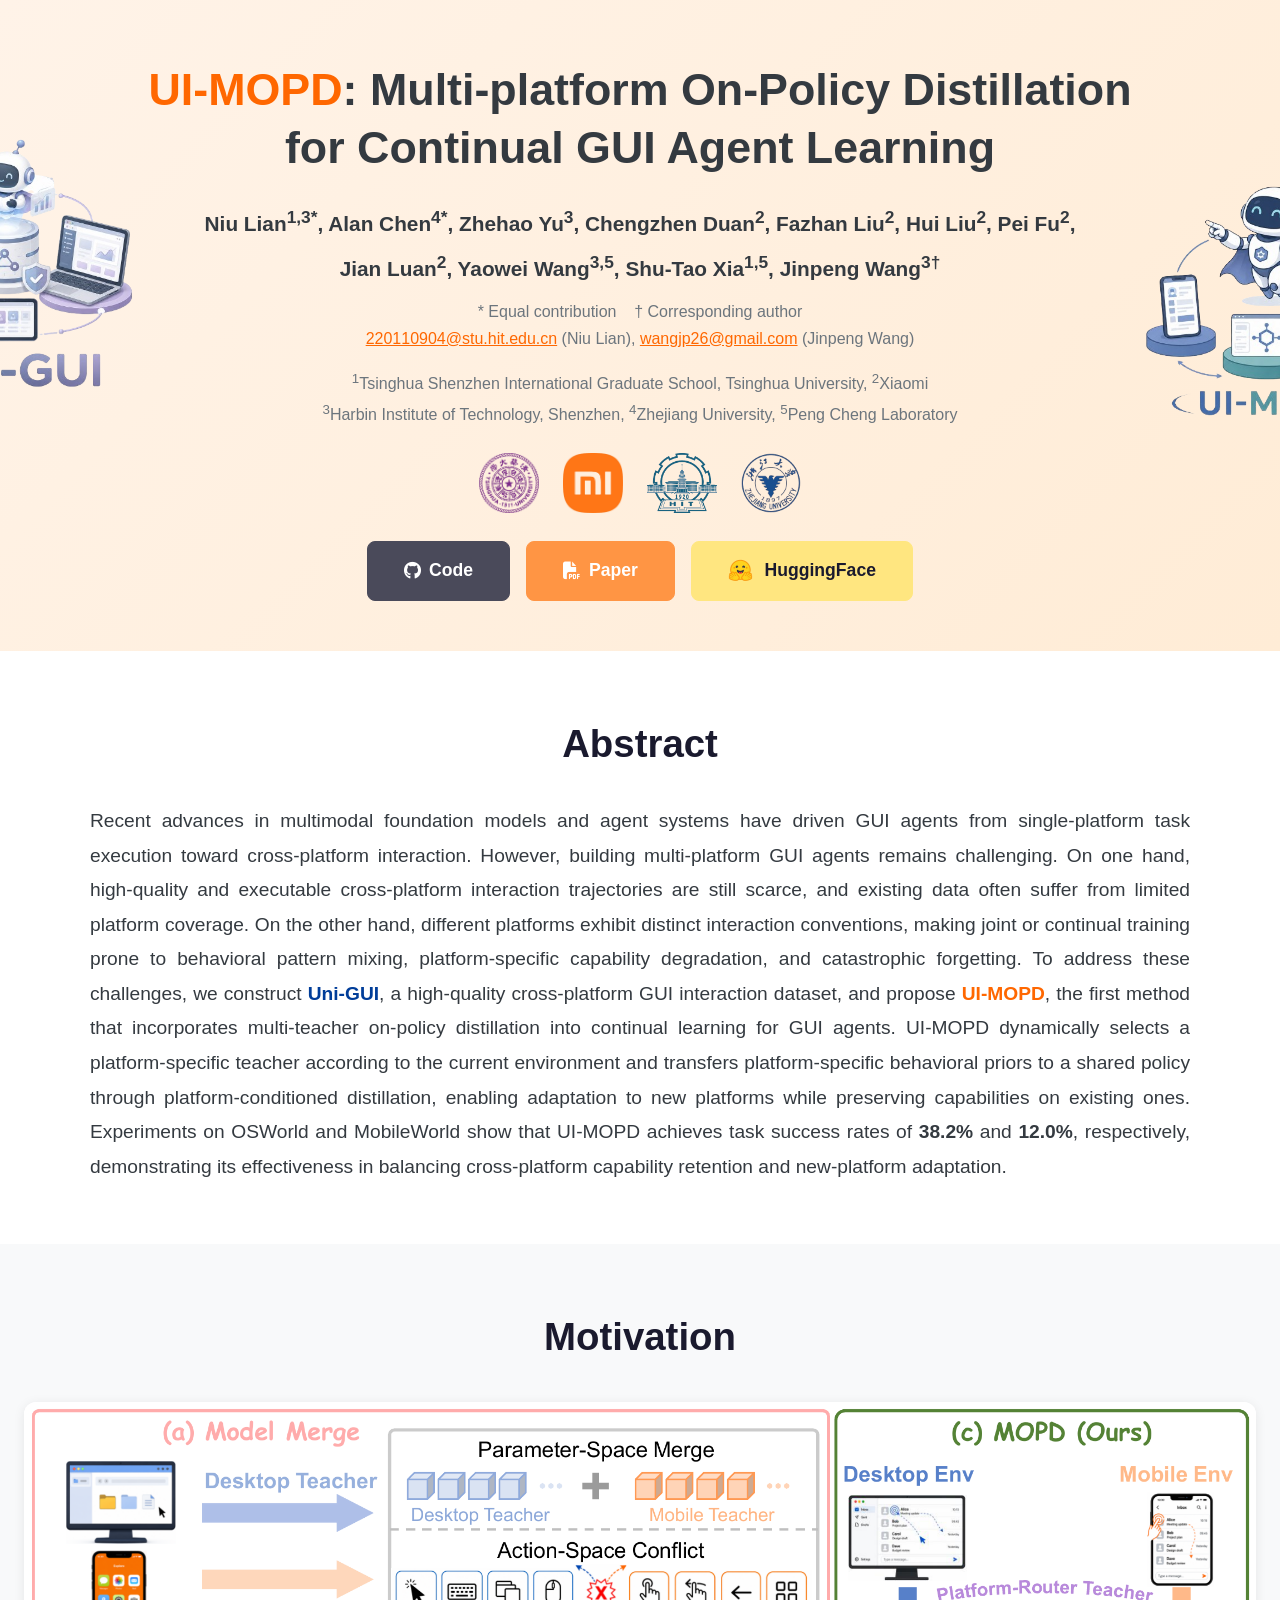
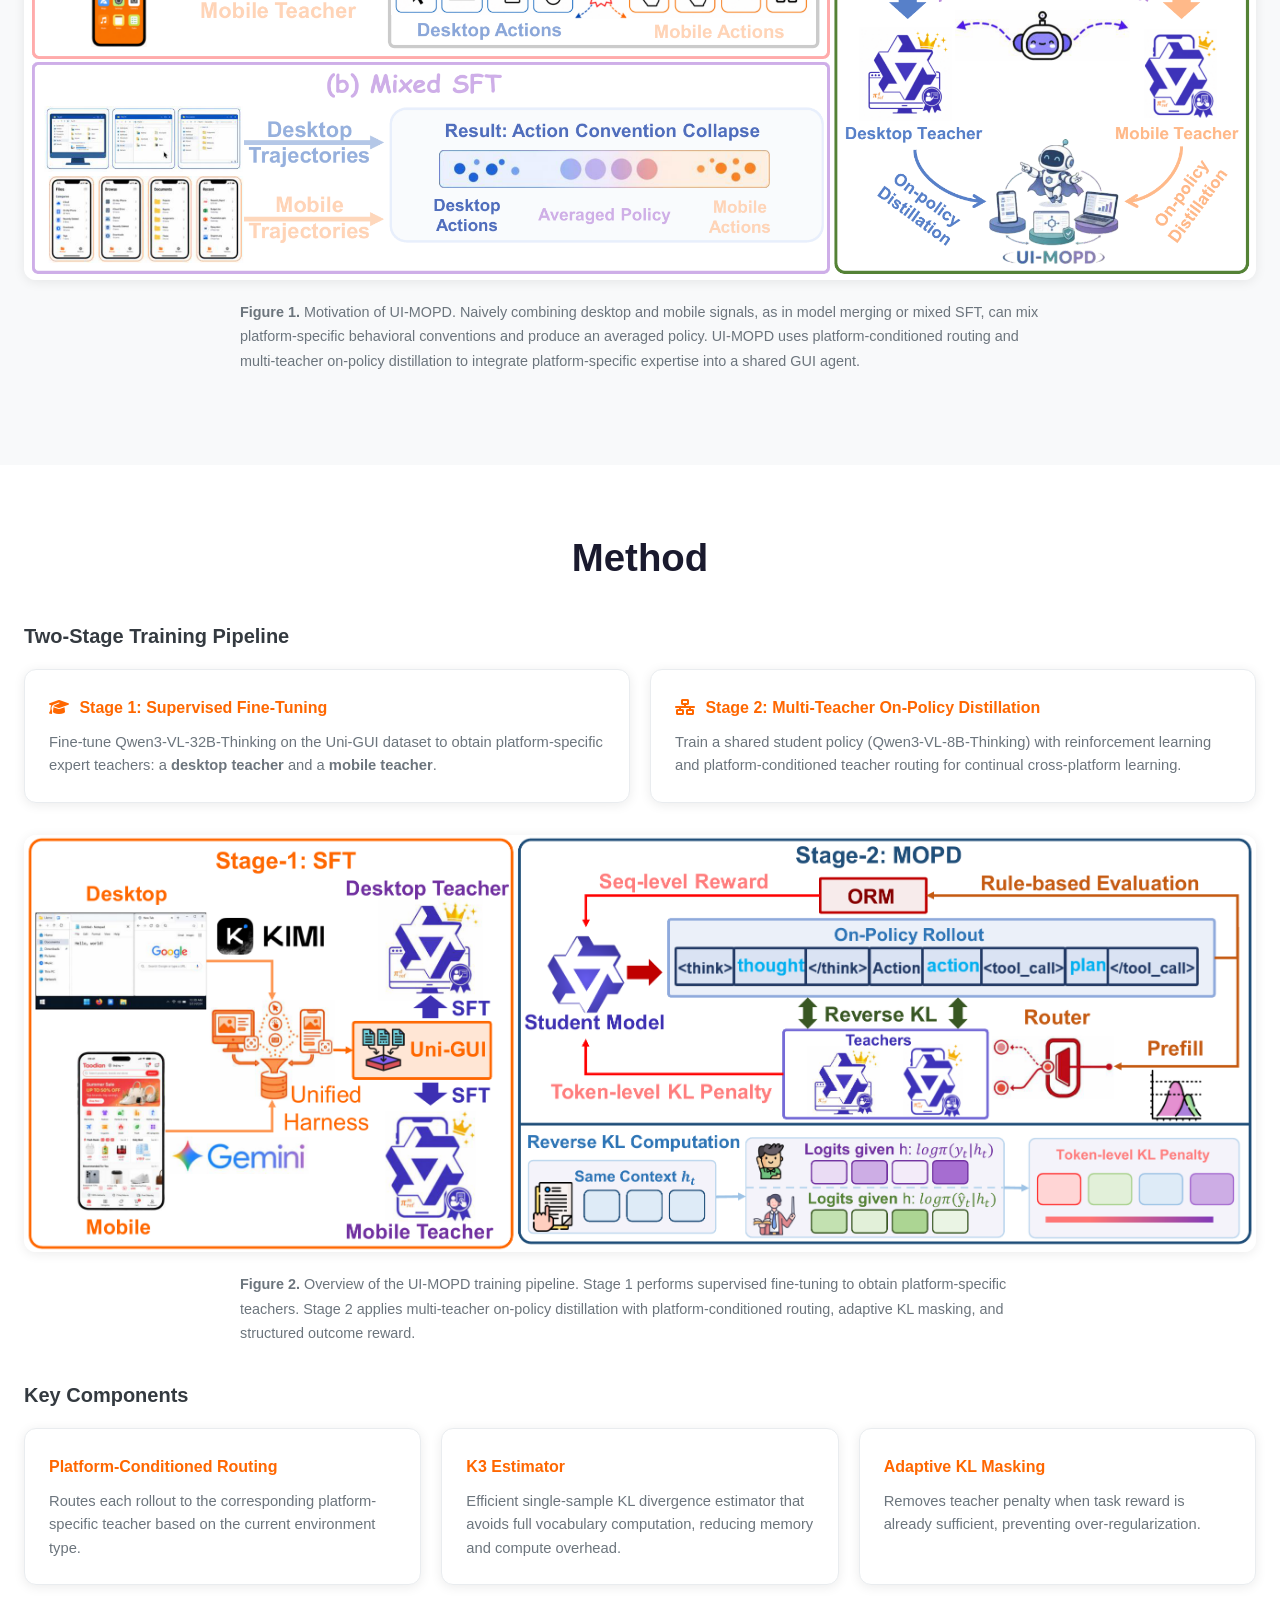
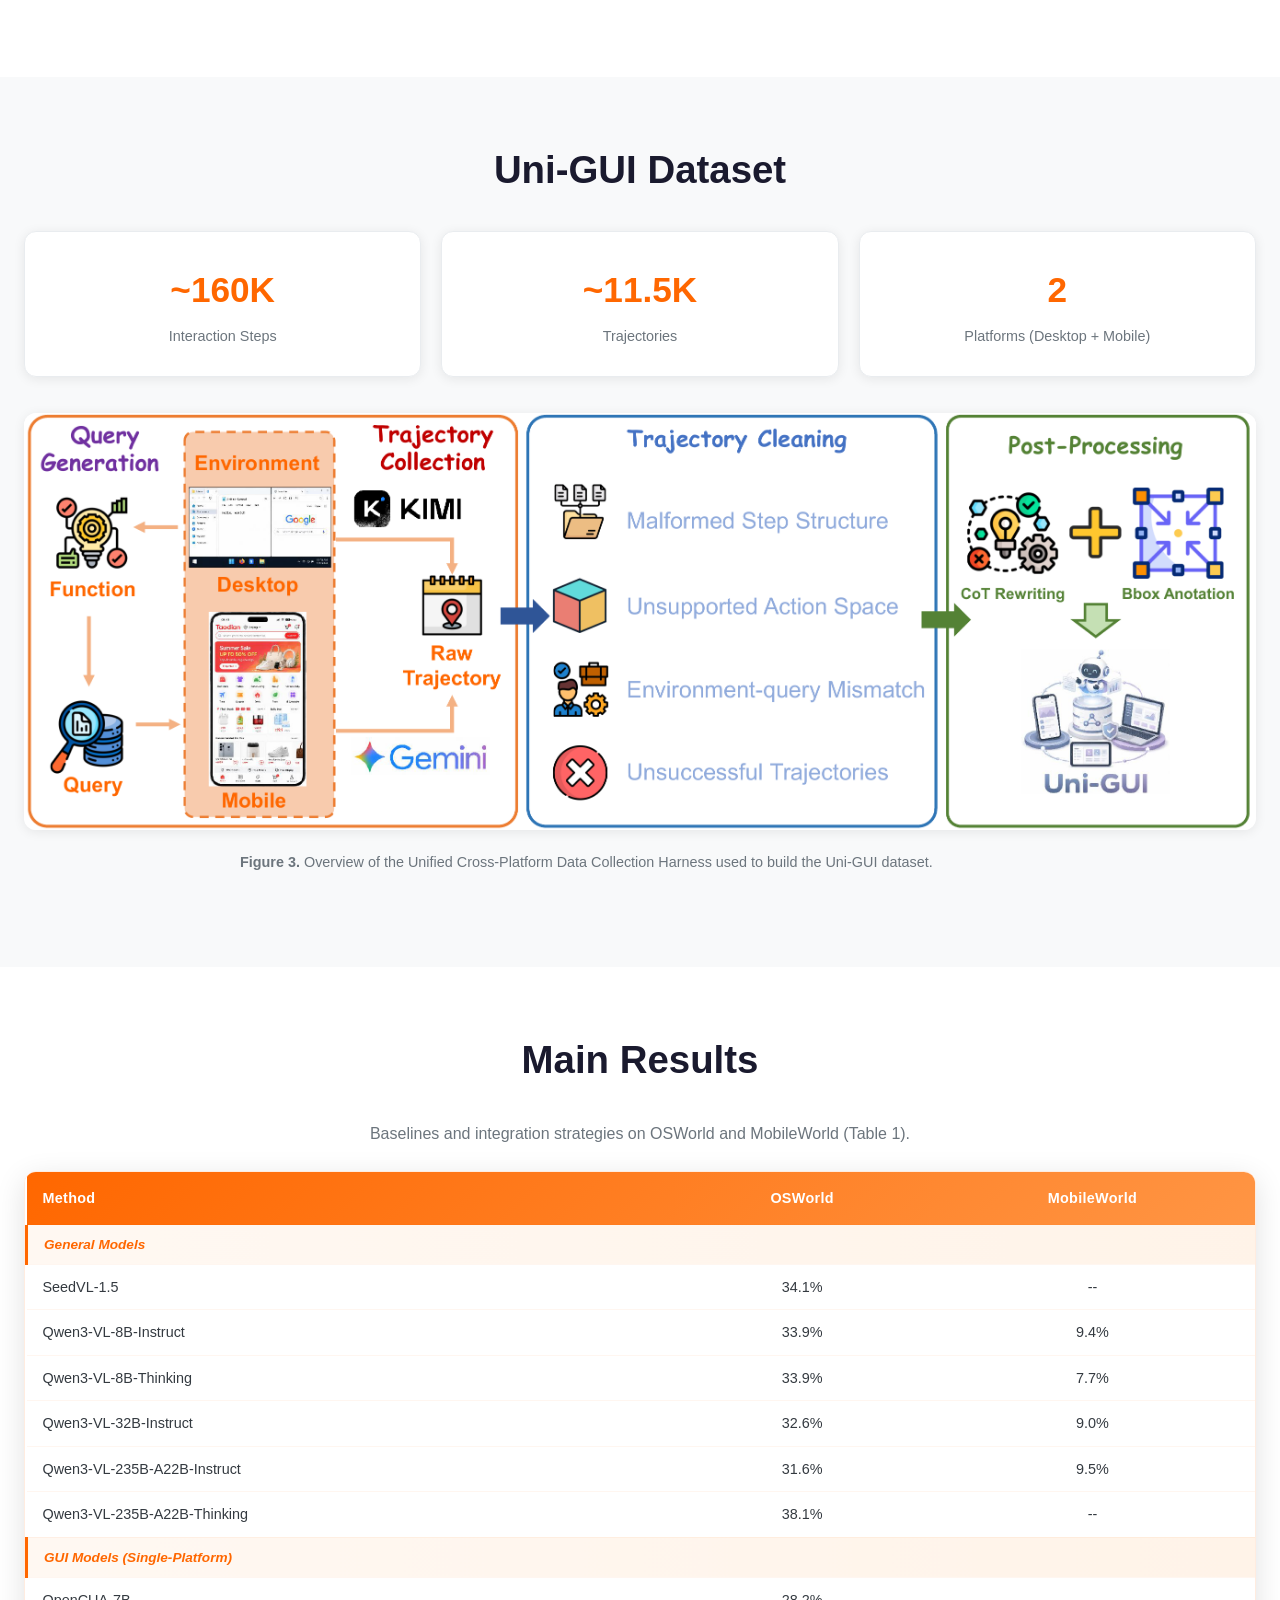
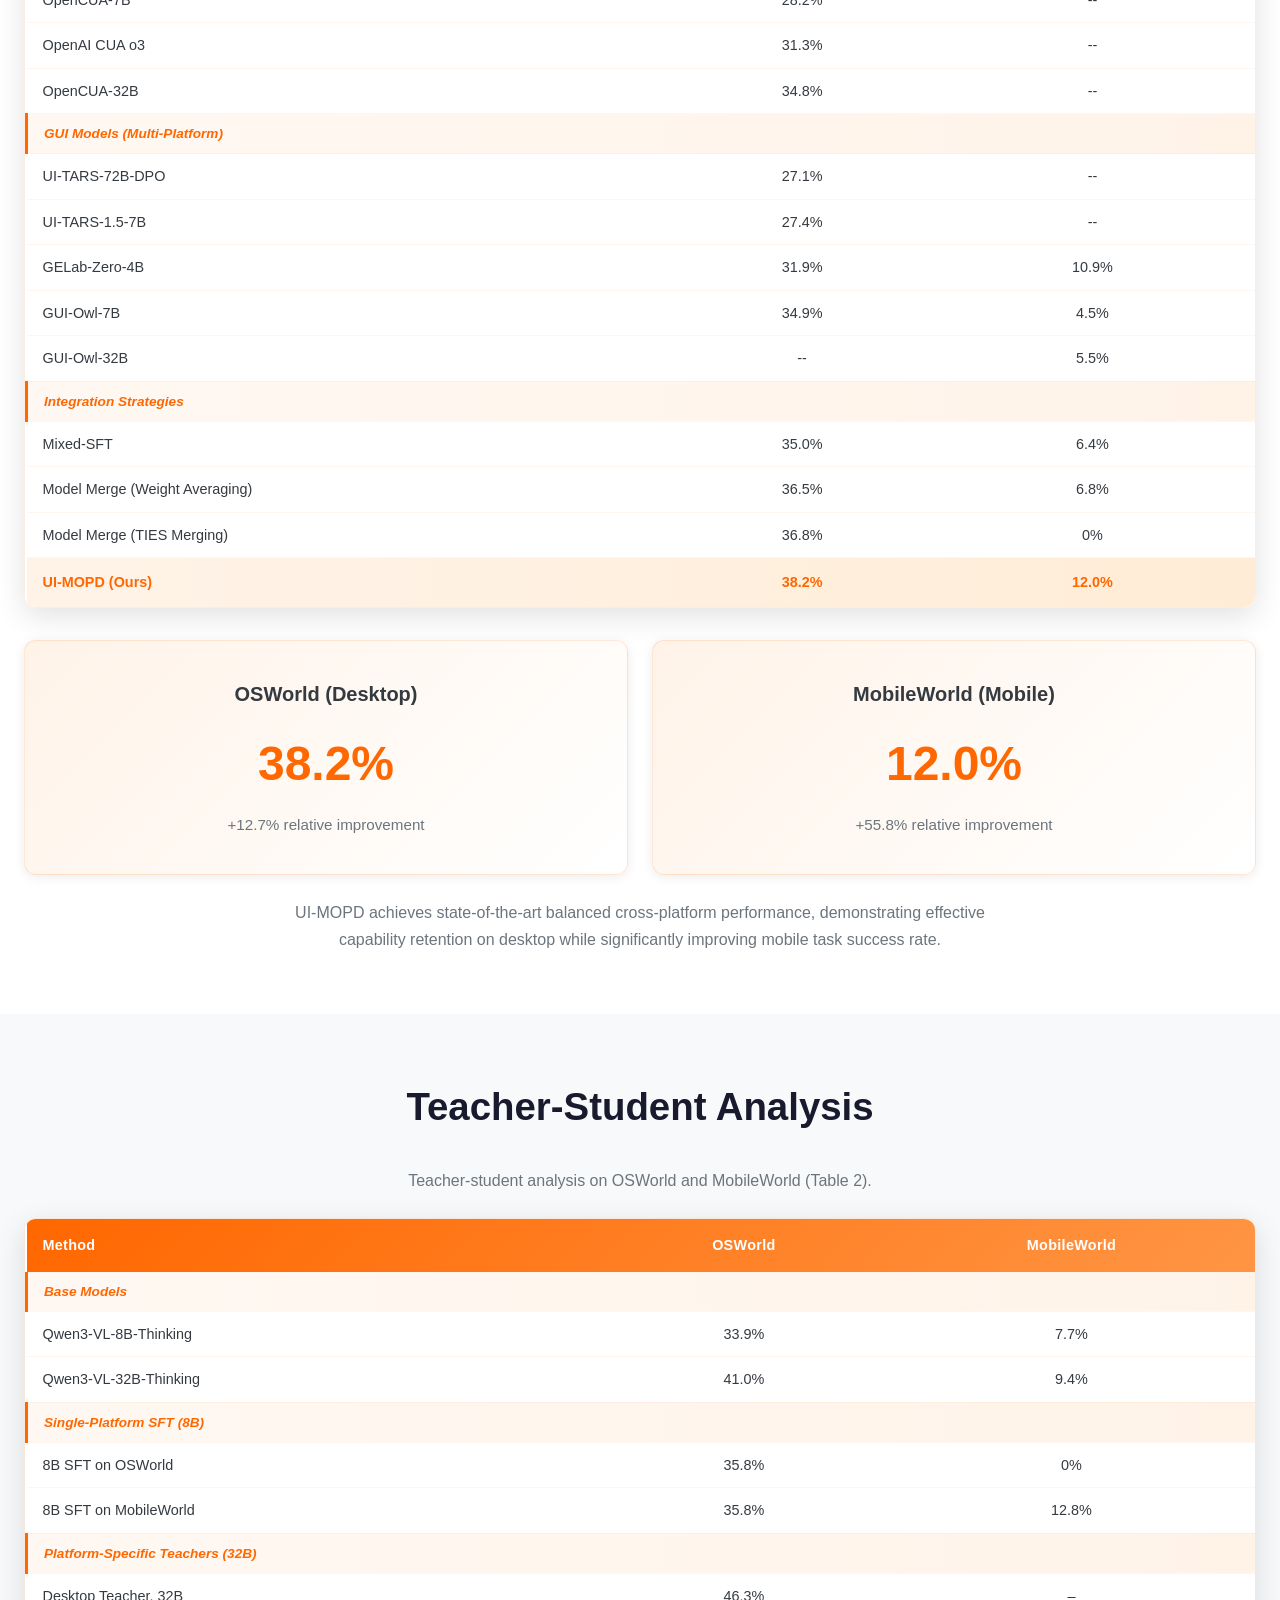
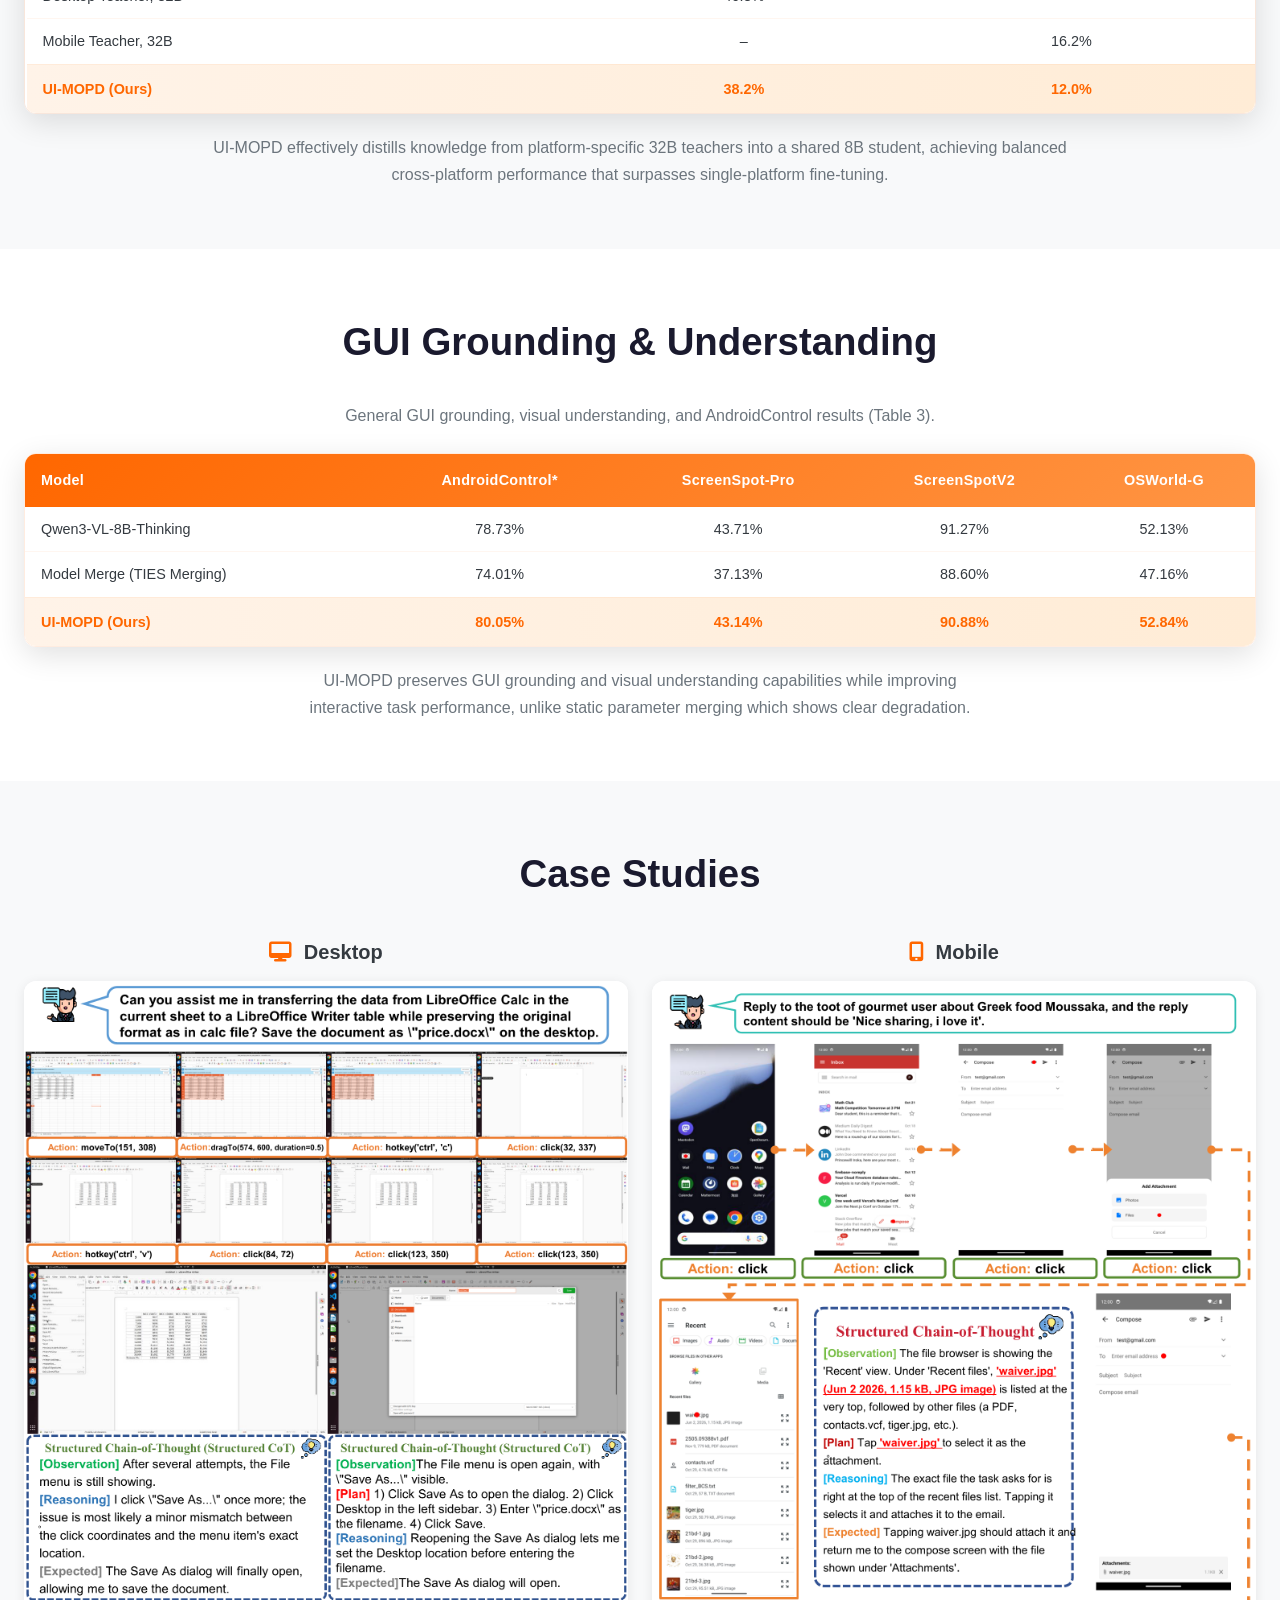
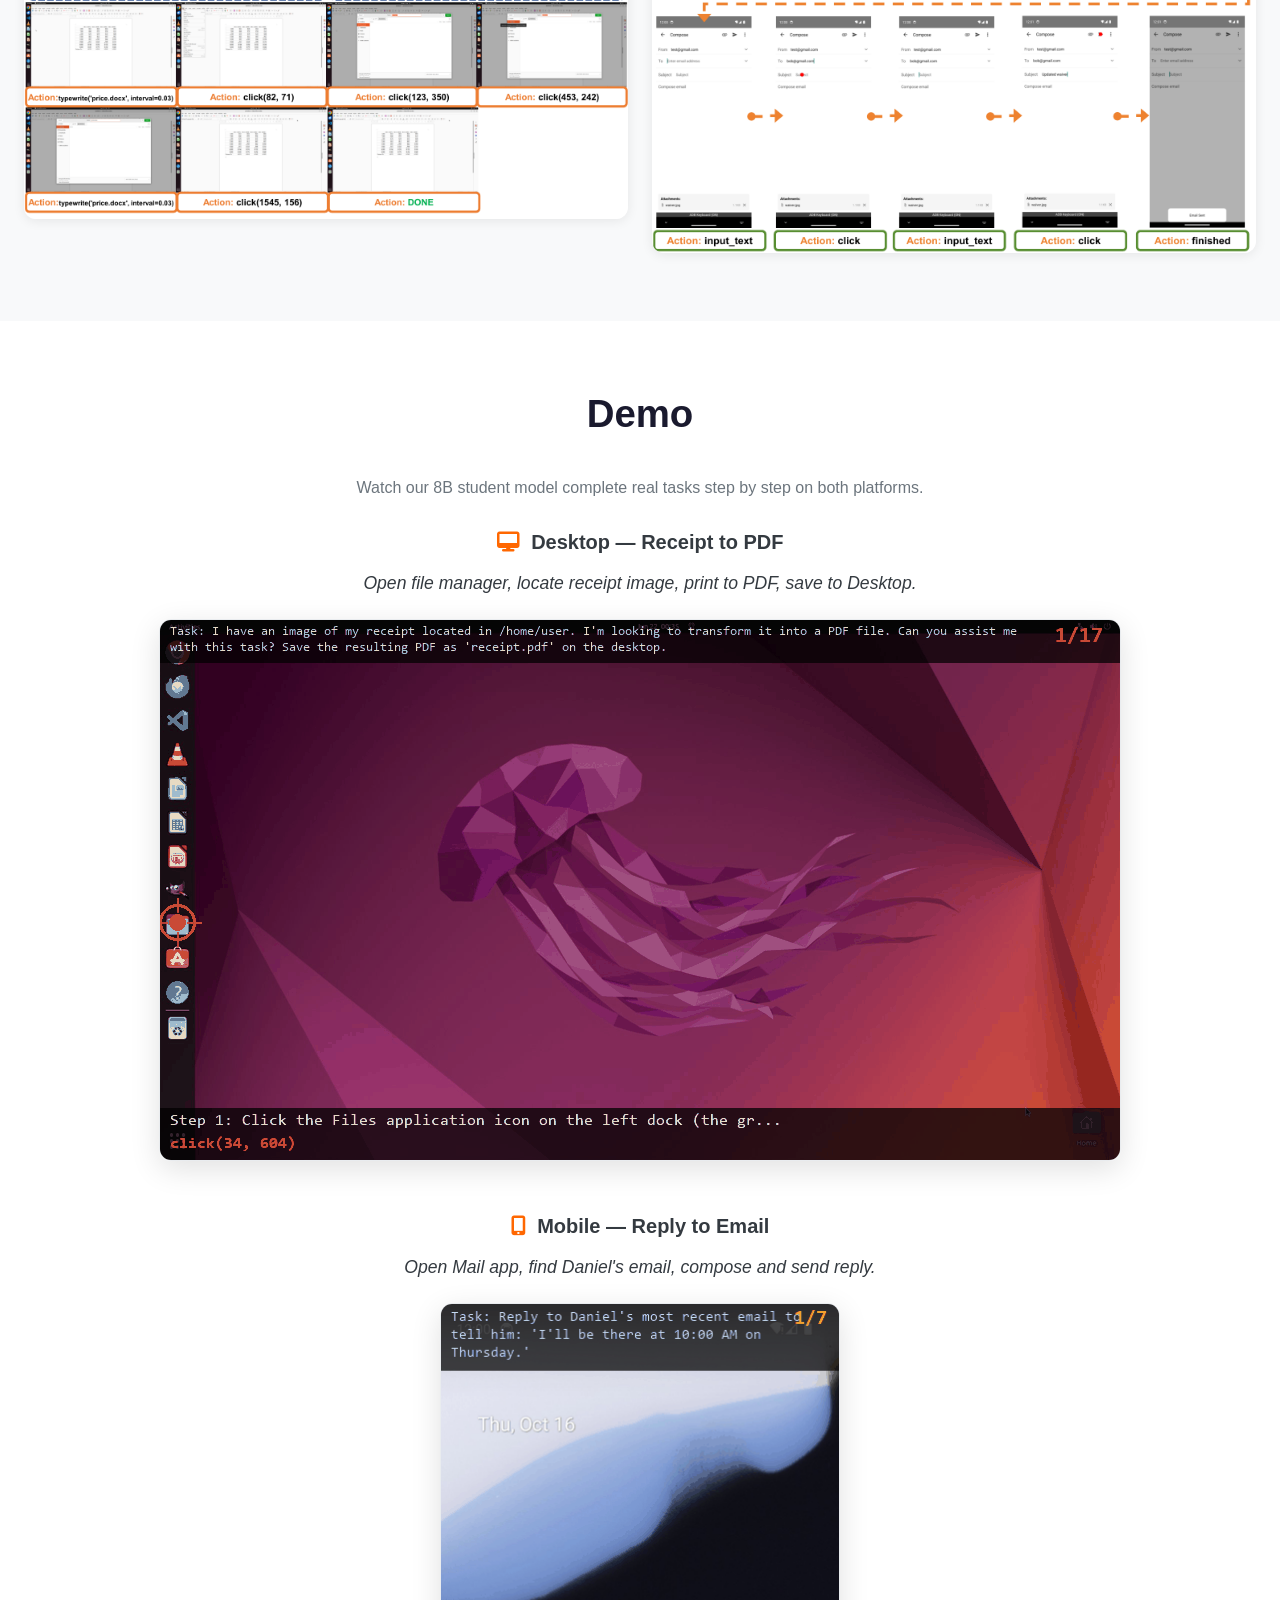
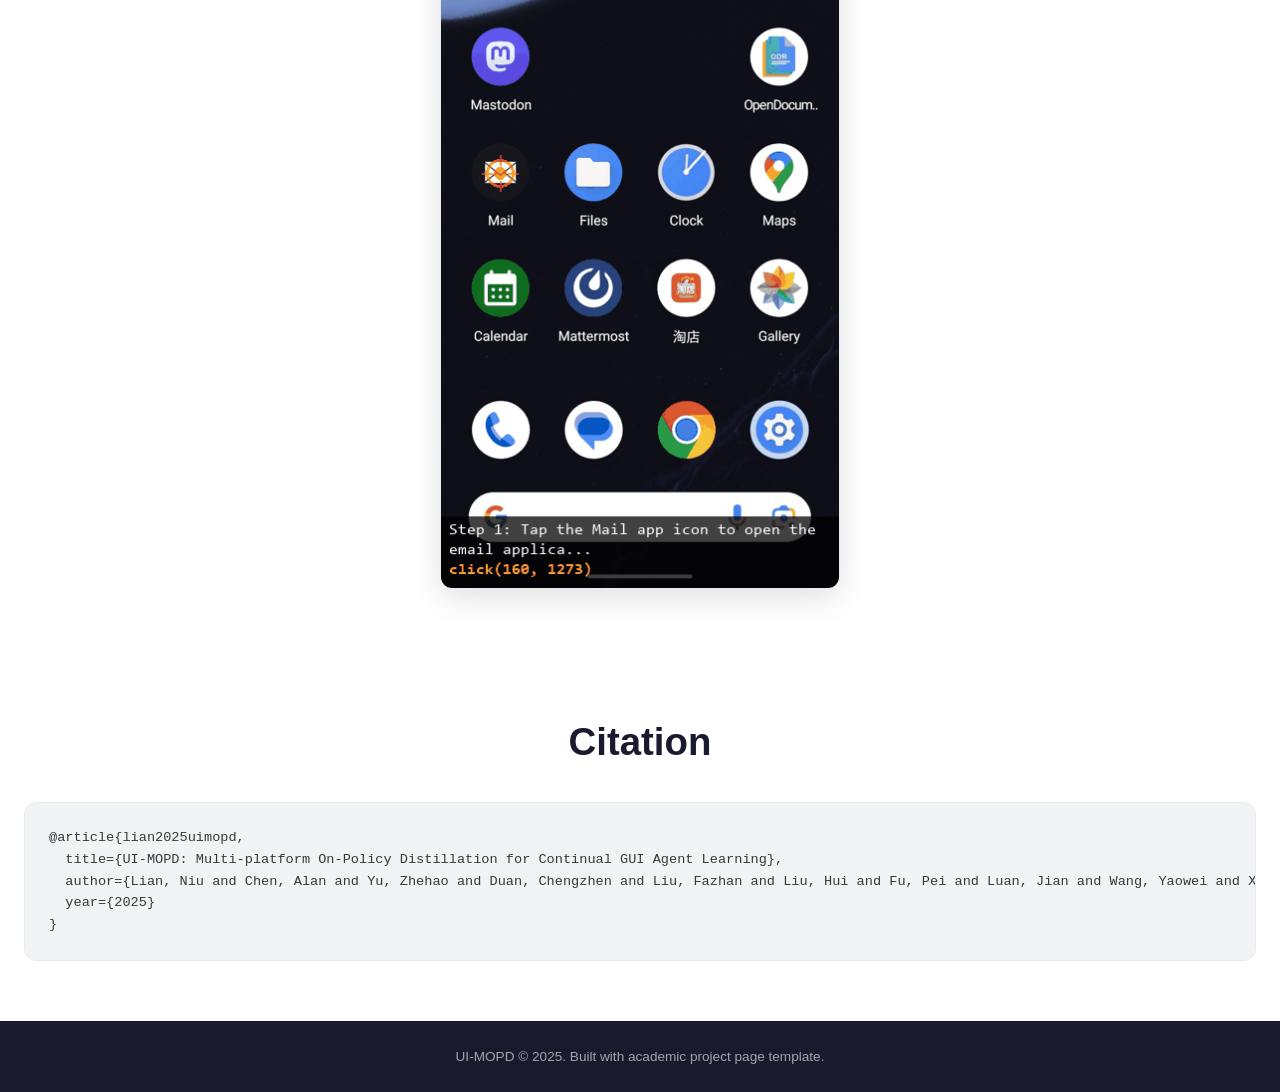
==== commit d8c05323: "Center demo section and increase query description font size Co-Authored-By: Claude Opus 4.6 <norepl" ====
--- a/index.html
+++ b/index.html
@@ -284,12 +284,12 @@
             <div class="demo-vertical">
                 <div class="demo-item">
                     <h3><i class="fas fa-desktop"></i> Desktop — Receipt to PDF</h3>
-                    <p class="demo-desc">Open file manager, locate receipt image, print to PDF, save to Desktop.</p>
+                    <p class="demo-query">Open file manager, locate receipt image, print to PDF, save to Desktop.</p>
                     <img src="static/demo/OSWorld.gif" alt="OSWorld Desktop Demo">
                 </div>
                 <div class="demo-item">
                     <h3><i class="fas fa-mobile-alt"></i> Mobile — Reply to Email</h3>
-                    <p class="demo-desc">Open Mail app, find Daniel's email, compose and send reply.</p>
+                    <p class="demo-query">Open Mail app, find Daniel's email, compose and send reply.</p>
                     <img src="static/demo/MobileWorld.gif" alt="MobileWorld Mobile Demo" style="max-width:400px;">
                 </div>
             </div>
--- a/static/style.css
+++ b/static/style.css
@@ -480,10 +480,13 @@
 
 .demo-item {
     text-align: center;
+    display: flex;
+    flex-direction: column;
+    align-items: center;
 }
 
 .demo-item h3 {
-    margin-bottom: 8px;
+    margin-bottom: 10px;
     color: var(--gray-800);
 }
 
@@ -492,10 +495,12 @@
     color: var(--orange);
 }
 
-.demo-desc {
-    font-size: 0.9rem;
-    color: var(--gray-600);
-    margin-bottom: 16px;
+.demo-query {
+    font-size: 1.1rem;
+    font-weight: 500;
+    color: var(--gray-800);
+    margin-bottom: 20px;
+    font-style: italic;
 }
 
 .demo-item img {
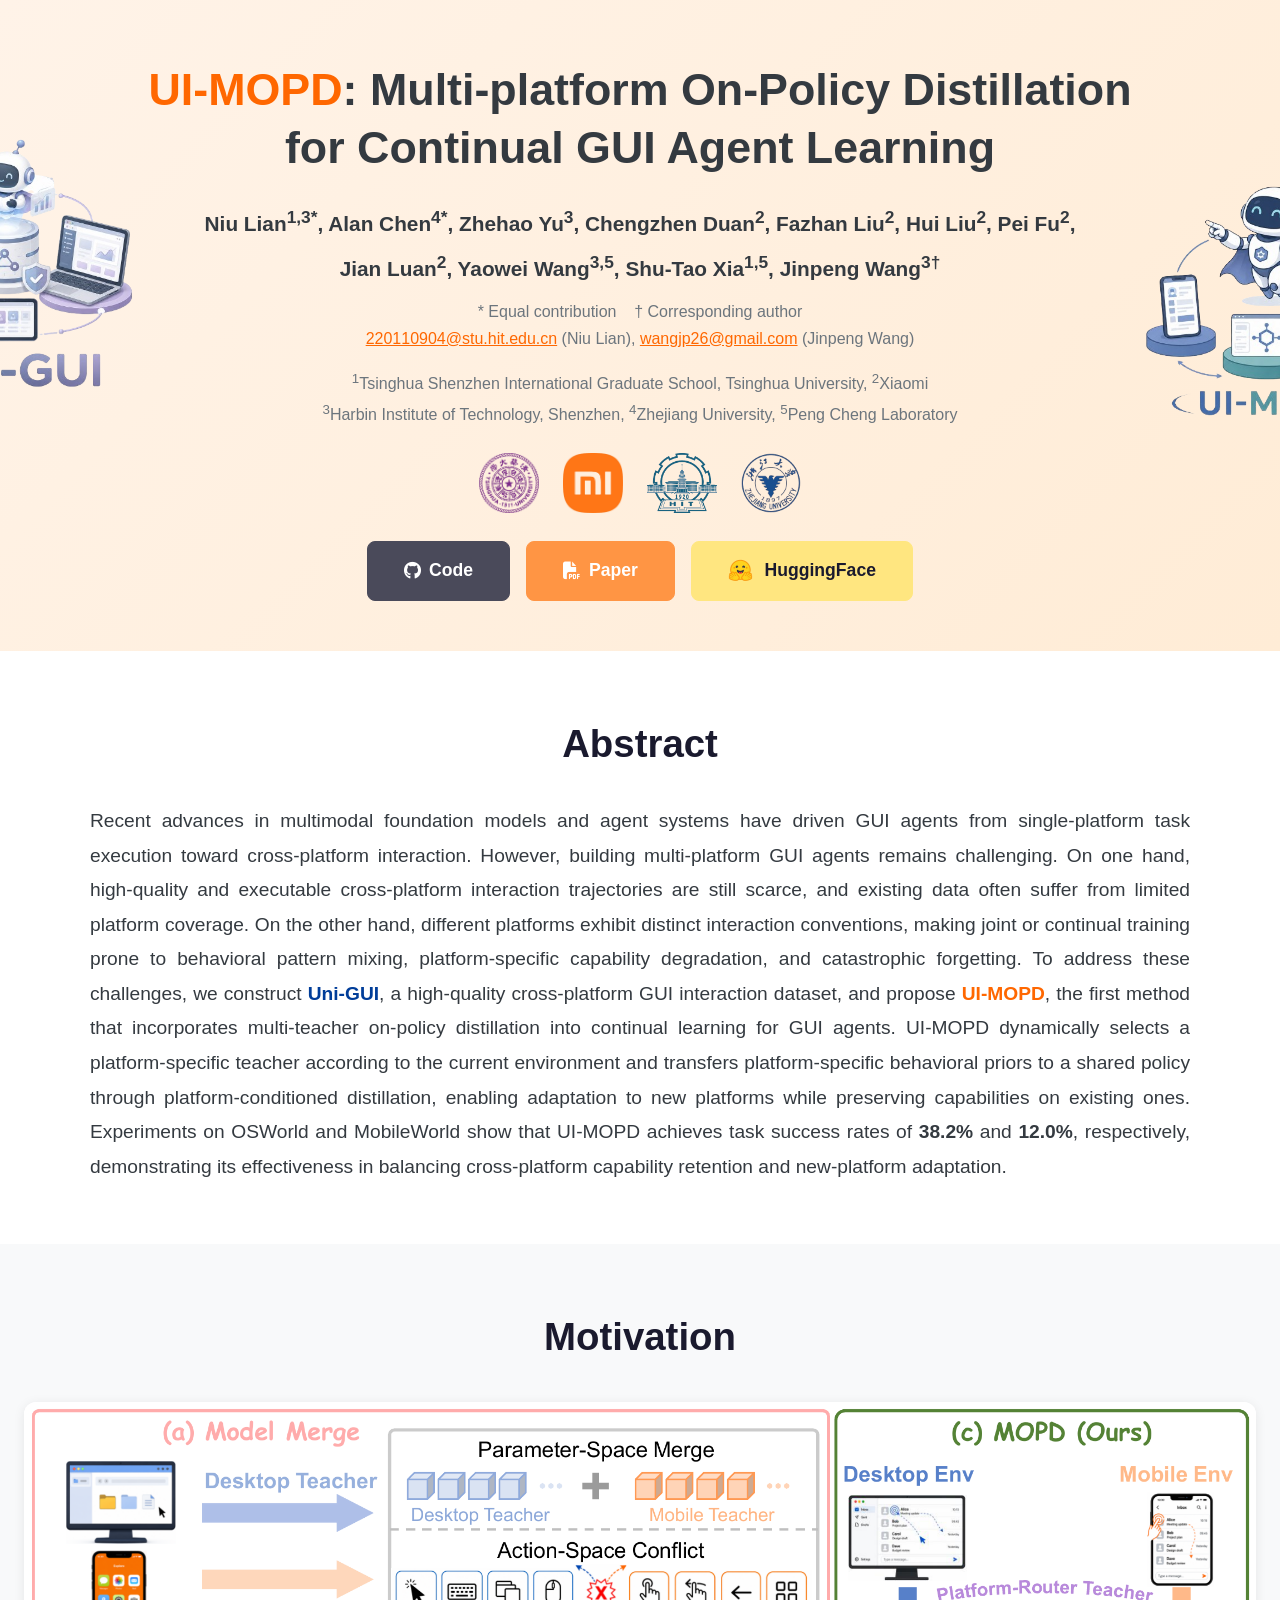
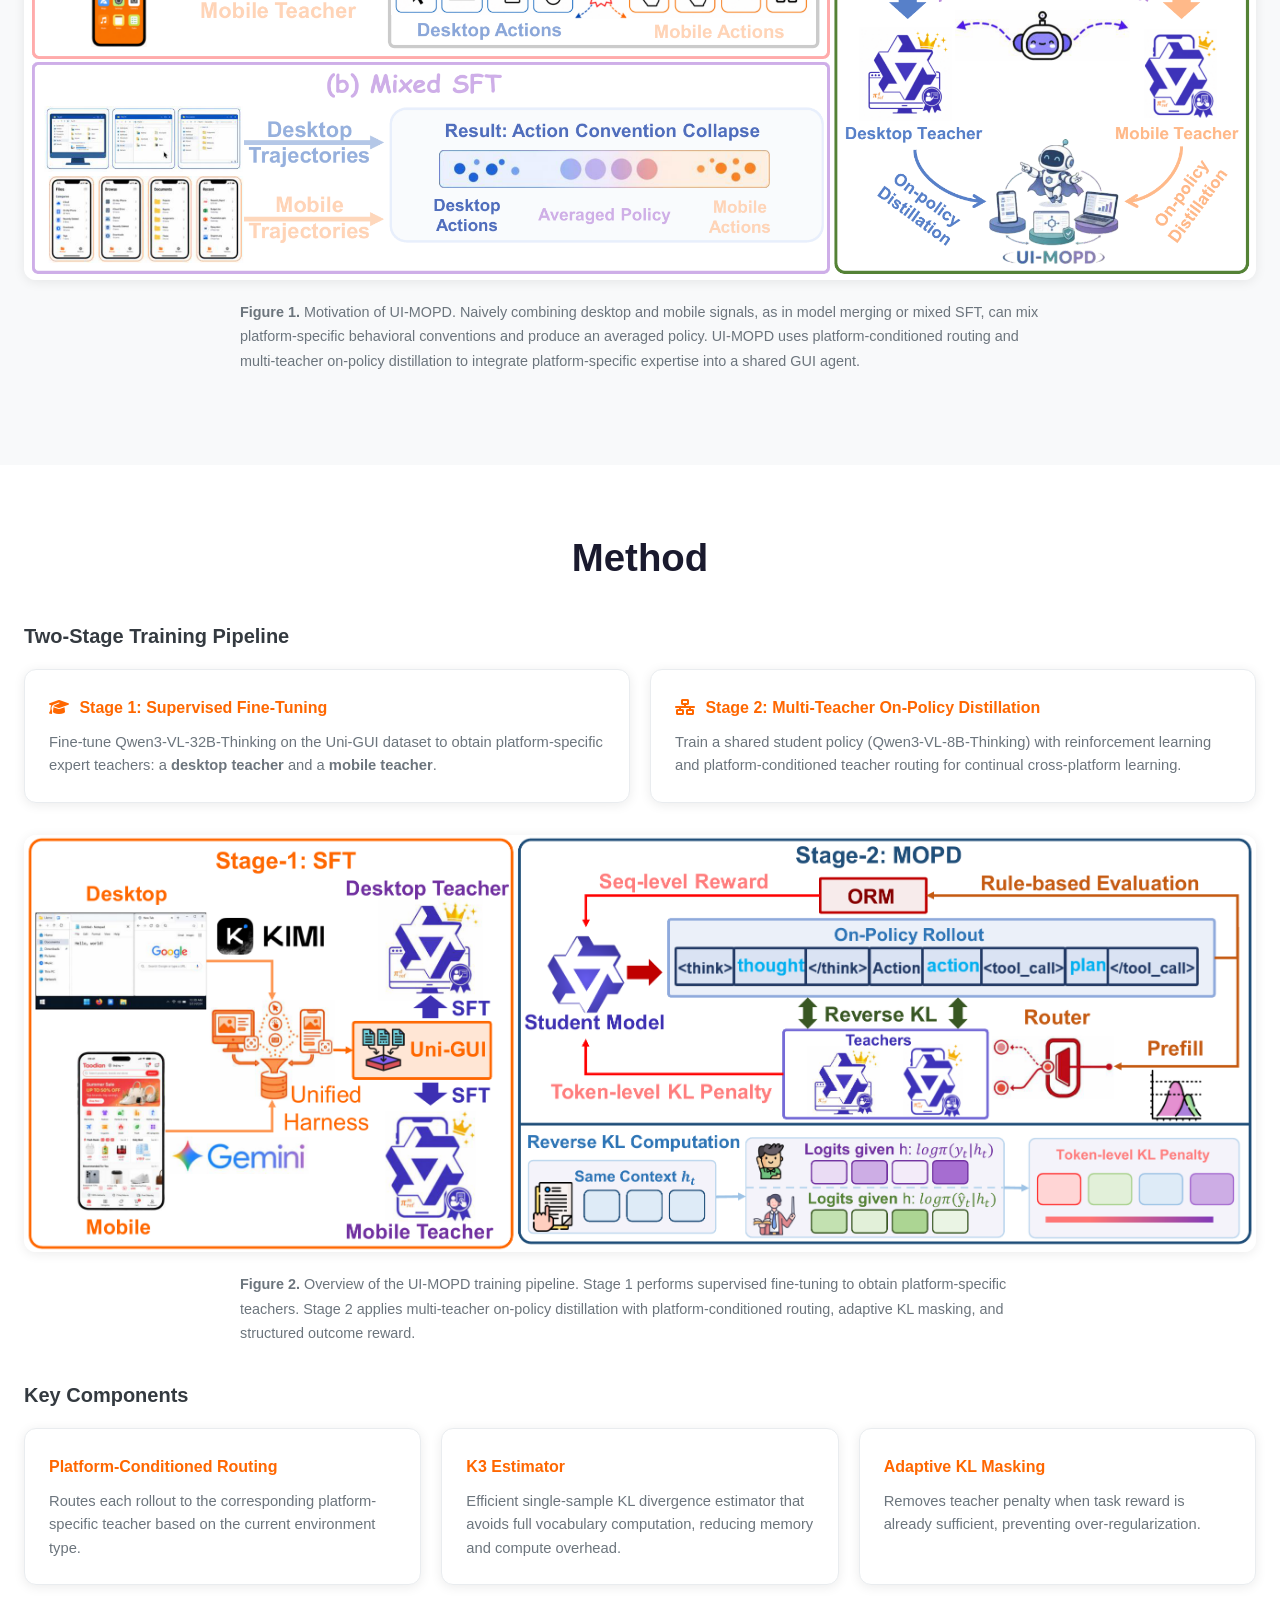
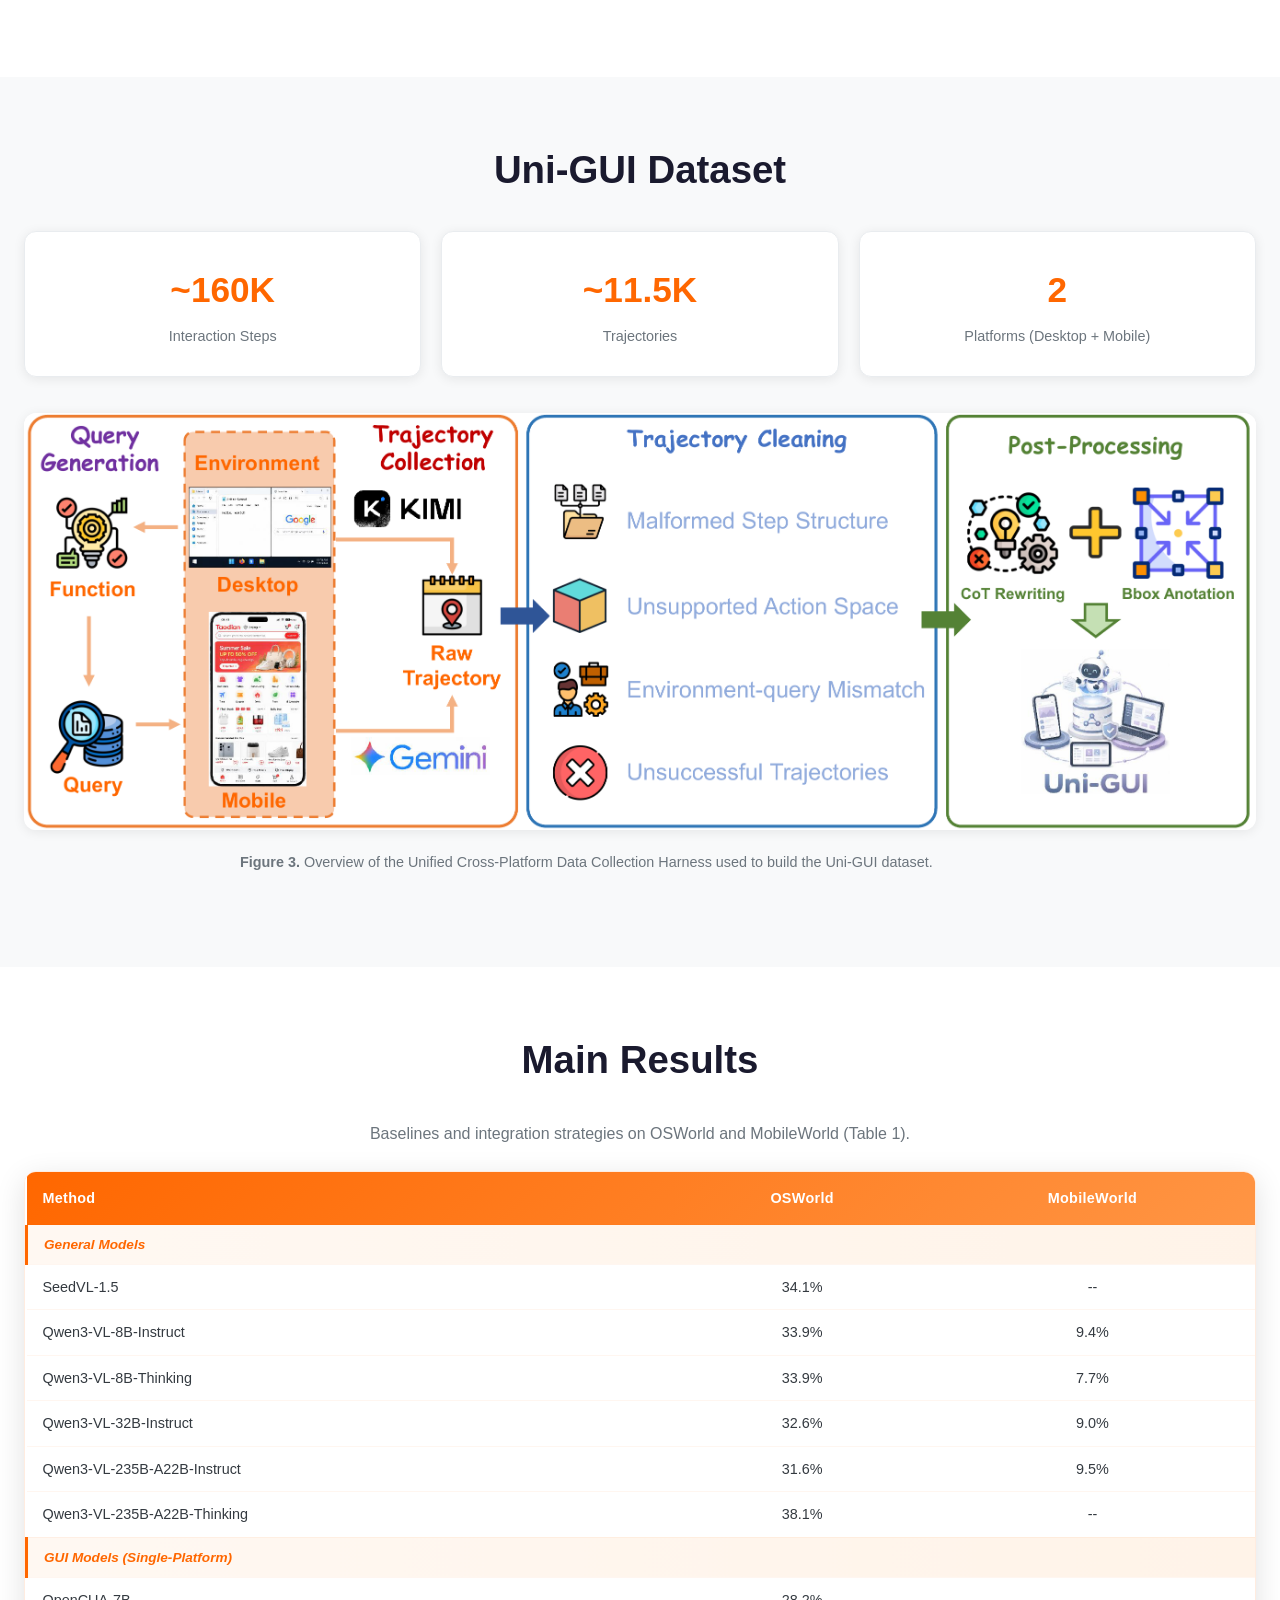
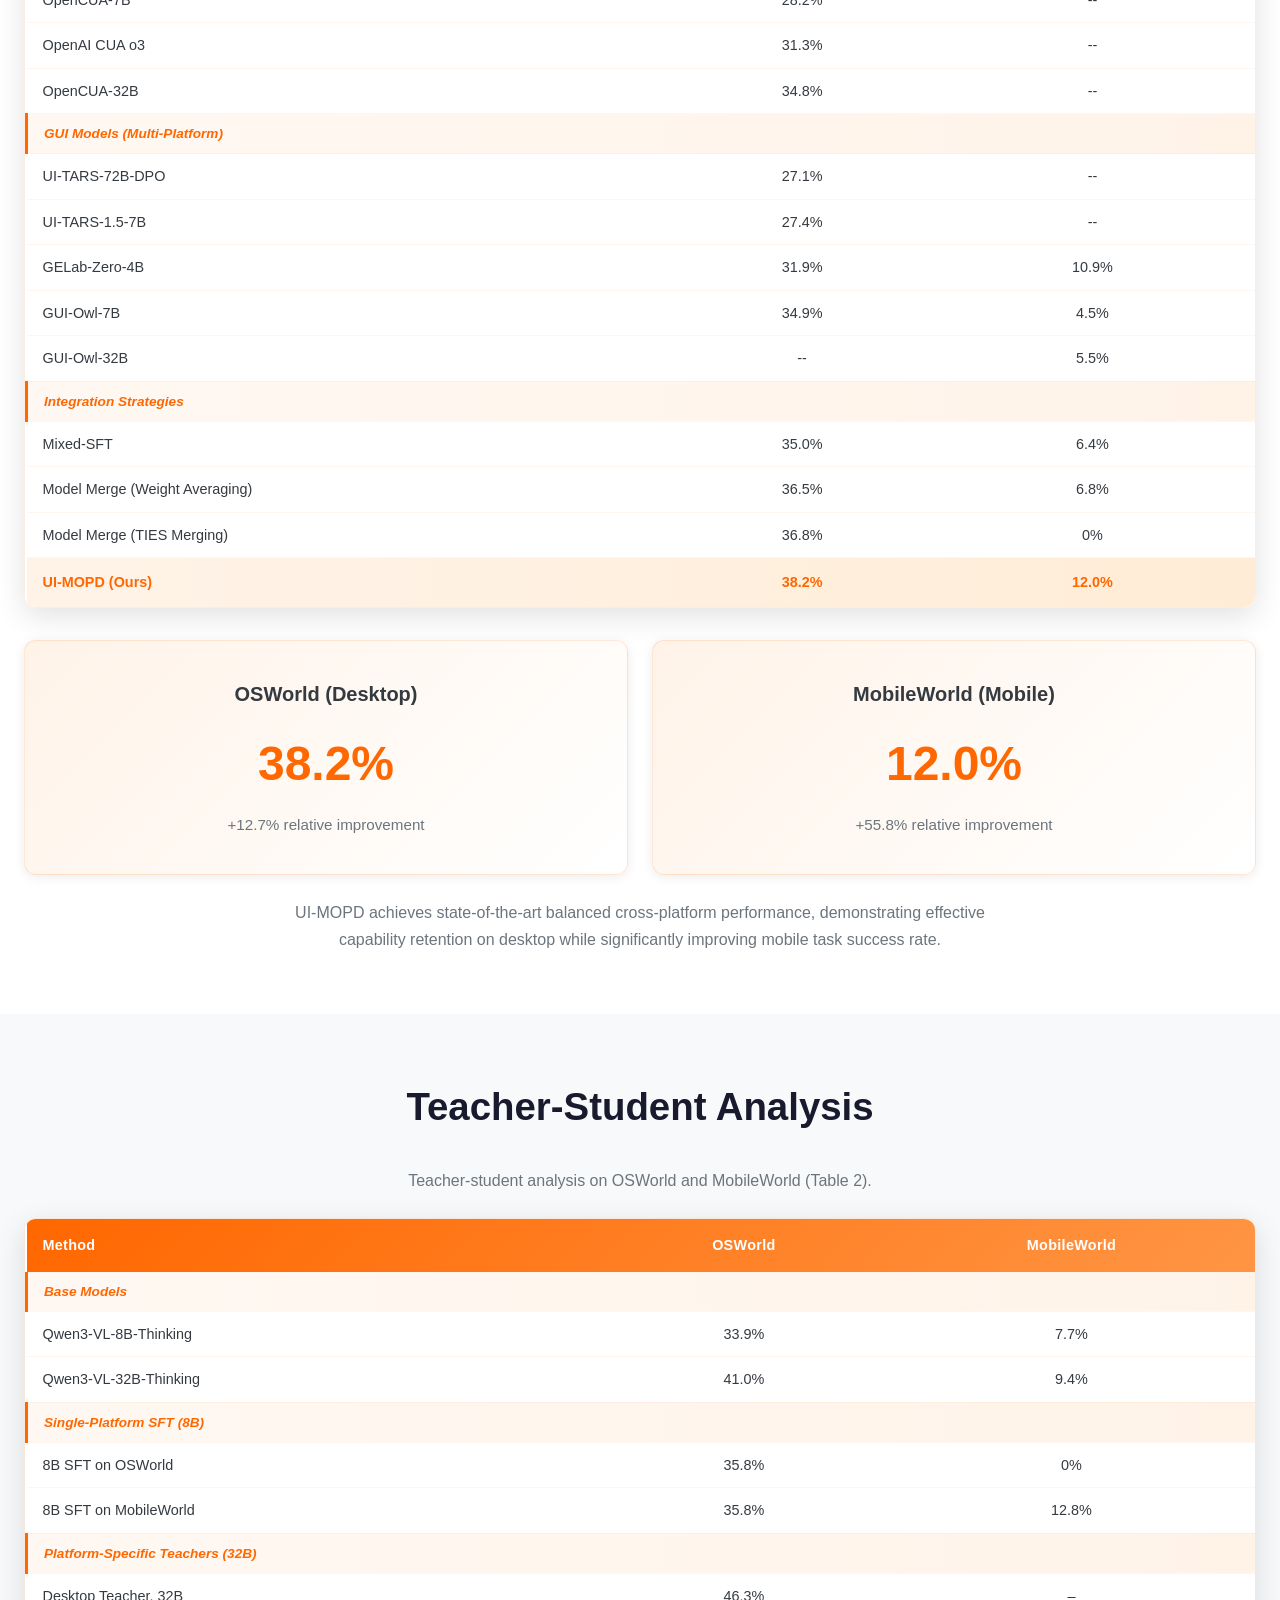
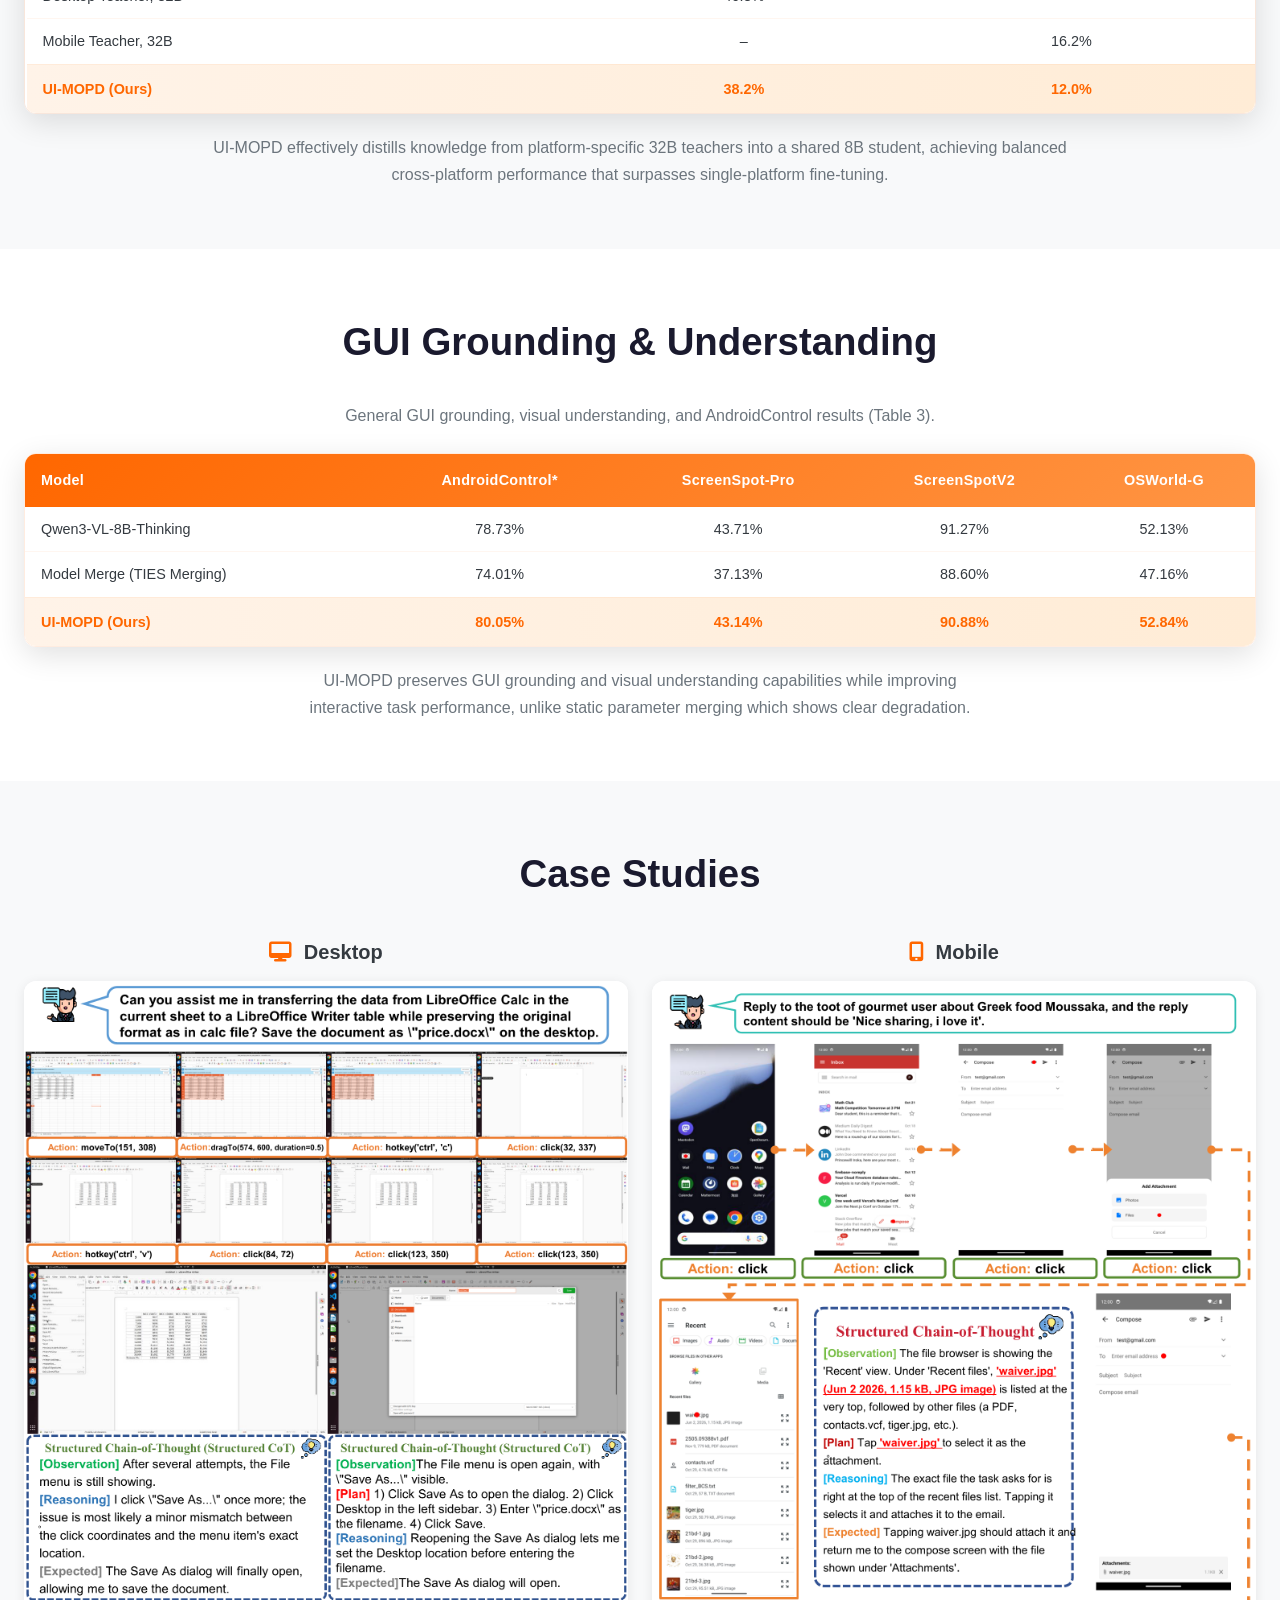
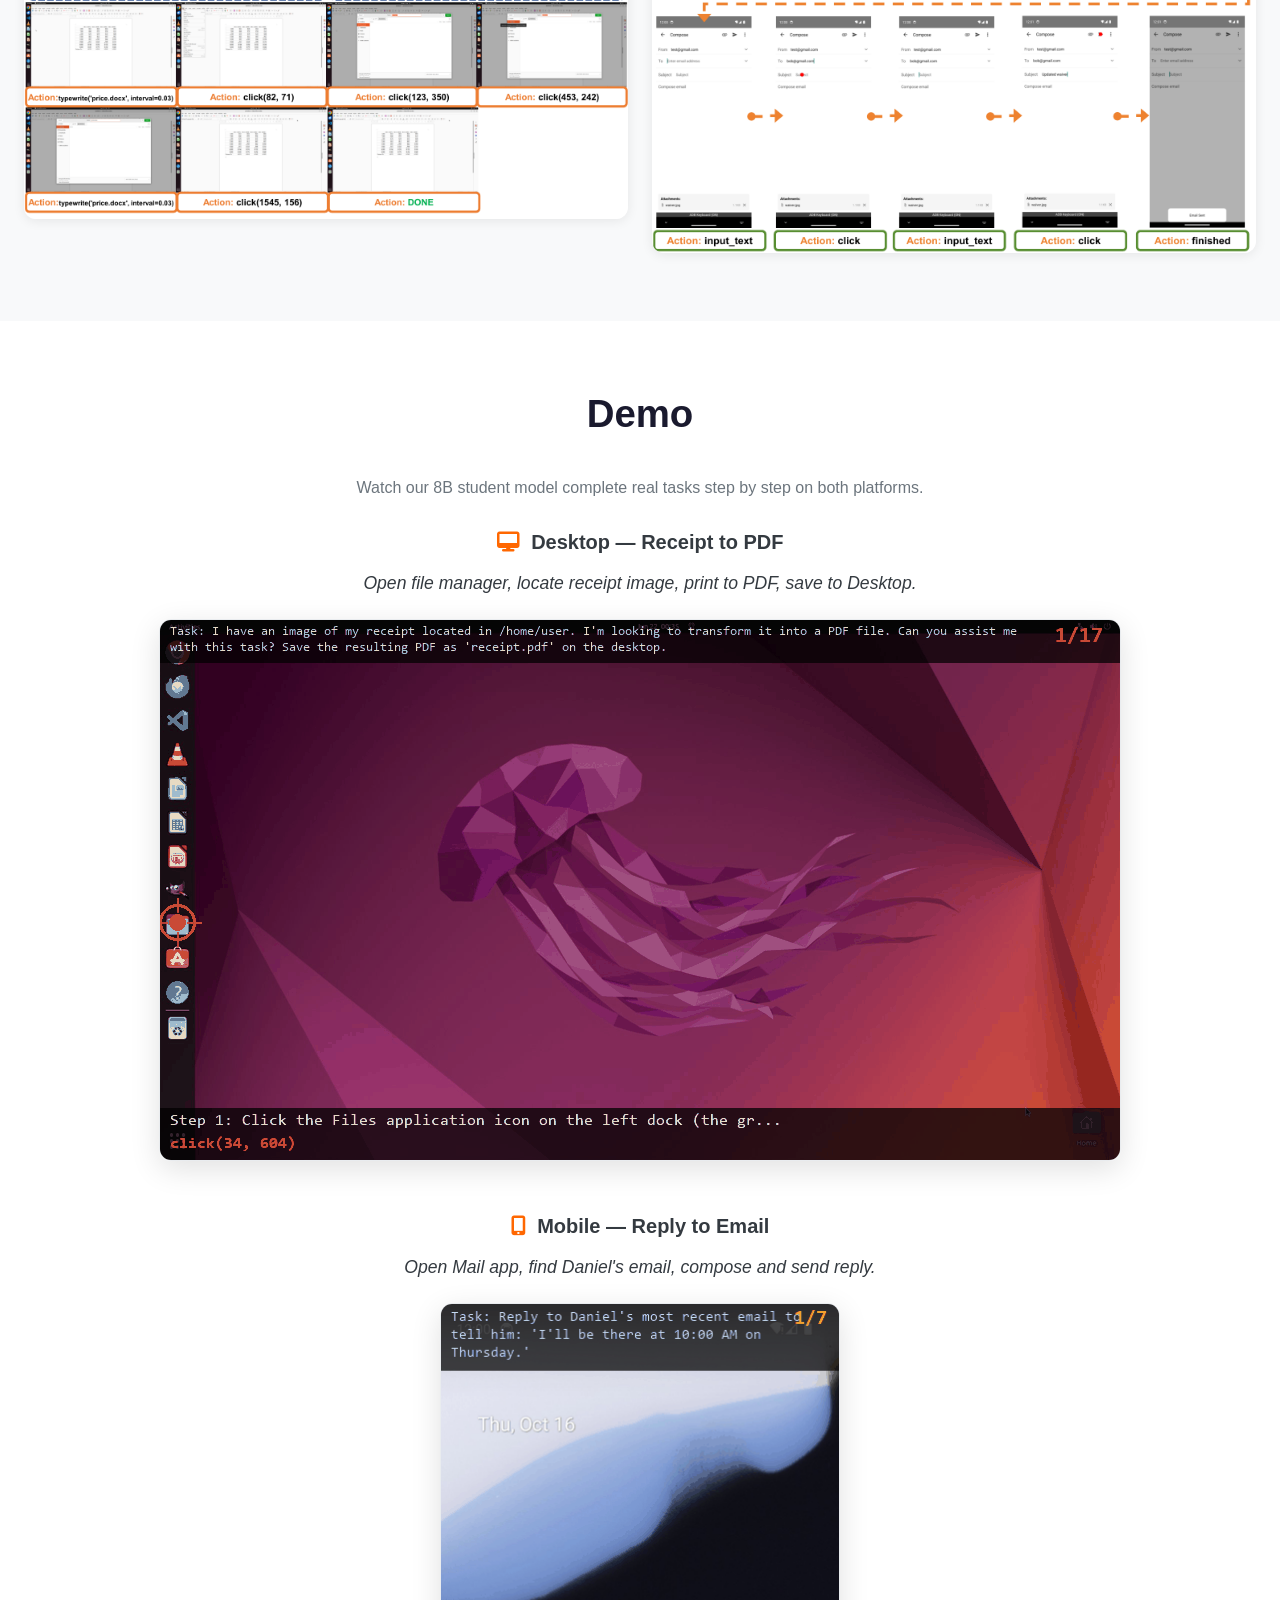
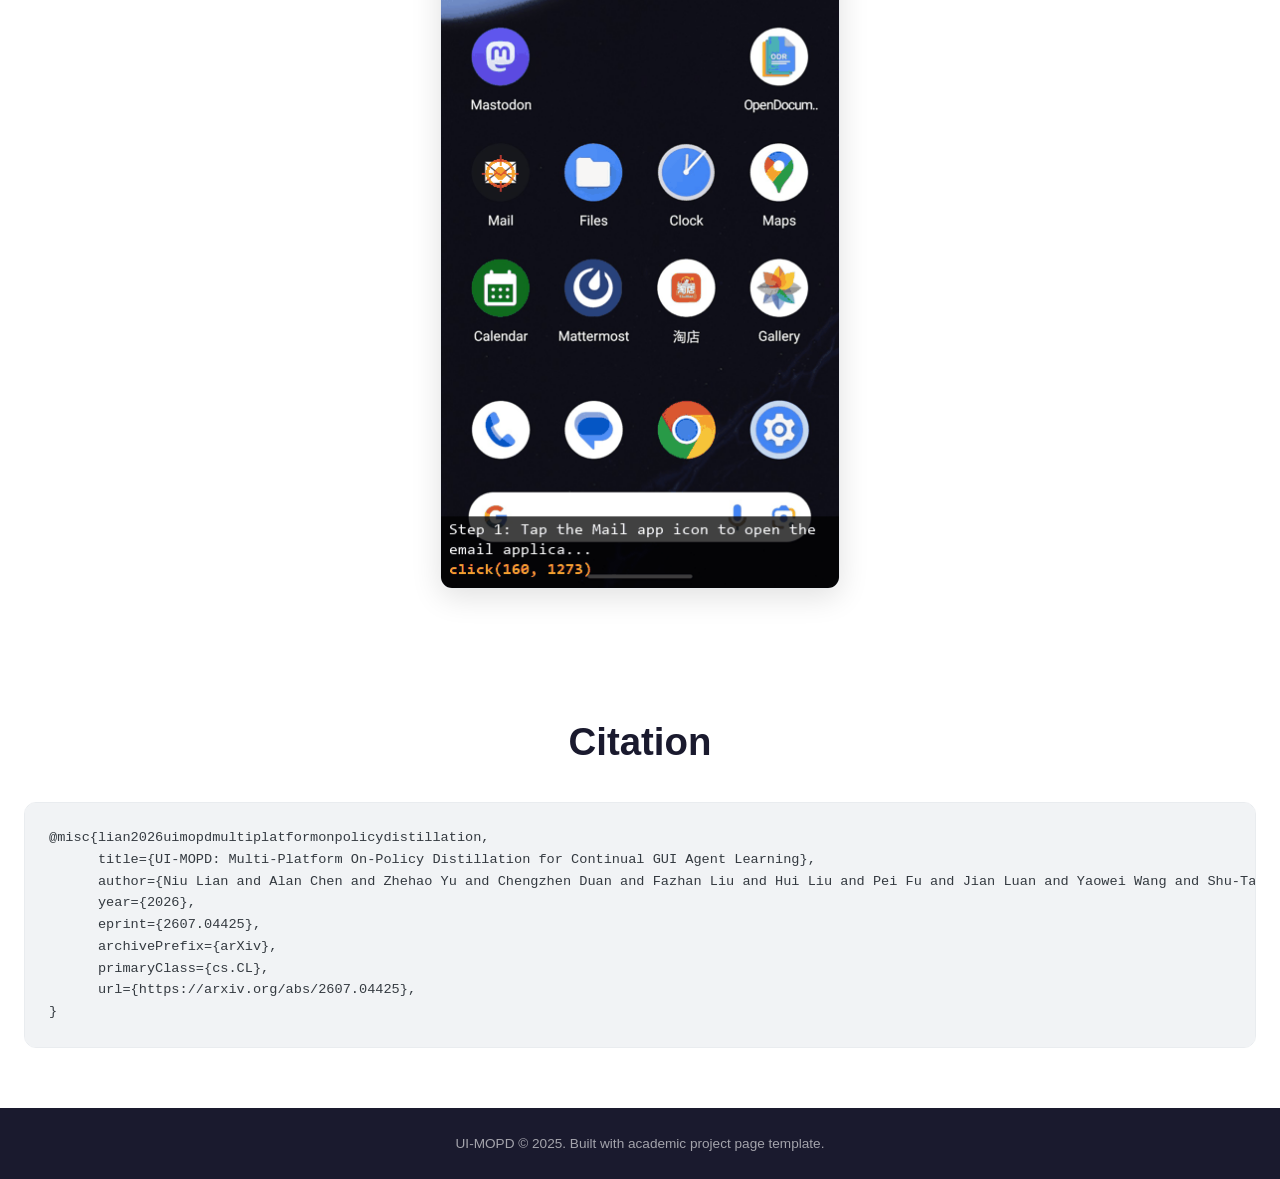
==== commit 009fb3c9: "Update project page arXiv citation" ====
--- a/index.html
+++ b/index.html
@@ -47,7 +47,7 @@
             </div>
             <div class="links">
                 <a href="https://github.com/EliSpectre/UI-MOPD" class="btn btn-dark"><i class="fab fa-github"></i> Code</a>
-                <a href="https://github.com/EliSpectre/UI-MOPD/blob/main/UI_MOPD.pdf" class="btn"><i class="fas fa-file-pdf"></i> Paper</a>
+                <a href="https://arxiv.org/pdf/2607.04425" class="btn"><i class="fas fa-file-pdf"></i> Paper</a>
                 <a href="https://huggingface.co/UI-MOPD" class="btn btn-hf"><img src="static/images/hf_logo-1.png" alt="HF" style="height:1.3em;vertical-align:middle;margin-right:4px;"> HuggingFace</a>
             </div>
             </div>
@@ -300,10 +300,14 @@
     <section class="section" id="citation">
         <div class="container">
             <h2>Citation</h2>
-            <pre class="bibtex"><code>@article{lian2025uimopd,
-  title={UI-MOPD: Multi-platform On-Policy Distillation for Continual GUI Agent Learning},
-  author={Lian, Niu and Chen, Alan and Yu, Zhehao and Duan, Chengzhen and Liu, Fazhan and Liu, Hui and Fu, Pei and Luan, Jian and Wang, Yaowei and Xia, Shu-Tao and Wang, Jinpeng},
-  year={2025}
+            <pre class="bibtex"><code>@misc{lian2026uimopdmultiplatformonpolicydistillation,
+      title={UI-MOPD: Multi-Platform On-Policy Distillation for Continual GUI Agent Learning}, 
+      author={Niu Lian and Alan Chen and Zhehao Yu and Chengzhen Duan and Fazhan Liu and Hui Liu and Pei Fu and Jian Luan and Yaowei Wang and Shu-Tao Xia and Jinpeng Wang},
+      year={2026},
+      eprint={2607.04425},
+      archivePrefix={arXiv},
+      primaryClass={cs.CL},
+      url={https://arxiv.org/abs/2607.04425}, 
 }</code></pre>
         </div>
     </section>
